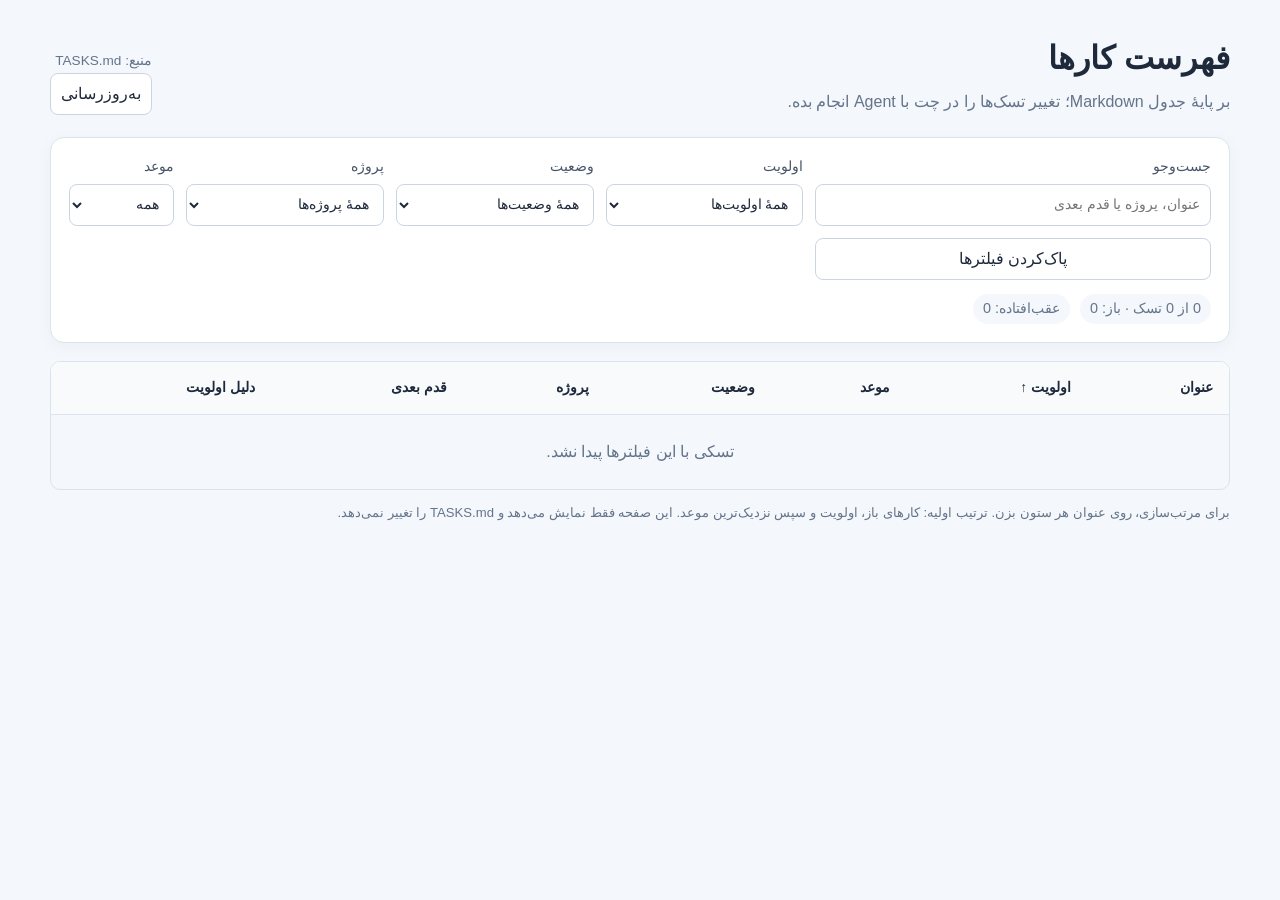
==== app/index.html @ 9fdffb1f "fix: restore UTF-8 and task viewer startup" ====
<!doctype html>
<html lang="fa" dir="rtl">
<head>
  <meta charset="utf-8">
  <meta name="viewport" content="width=device-width, initial-scale=1">
  <title>فهرست کارها</title>
  <style>
    :root { color-scheme: light; --ink: #1e293b; --muted: #64748b; --line: #dbe3ec; --paper: #fff; --wash: #f4f7fb; --brand-wash: #e8f1fa; --danger: #a33838; }
    * { box-sizing: border-box; }
    body { margin: 0; background: var(--wash); color: var(--ink); font-family: Tahoma, "Segoe UI", sans-serif; line-height: 1.65; }
    main { width: min(1180px, calc(100% - 32px)); margin: 32px auto; }
    header.top { display: flex; align-items: flex-end; justify-content: space-between; gap: 20px; margin-bottom: 22px; }
    h1 { margin: 0 0 4px; font-size: clamp(1.5rem, 3vw, 2rem); }
    .subtitle, .source { margin: 0; color: var(--muted); }
    .source { font-size: .85rem; }
    .panel { background: var(--paper); border: 1px solid var(--line); border-radius: 14px; padding: 18px; box-shadow: 0 4px 18px #18314d0a; }
    .filters { display: grid; grid-template-columns: minmax(220px, 2fr) repeat(3, minmax(145px, 1fr)) auto; gap: 12px; align-items: end; }
    label { display: grid; gap: 5px; color: #475569; font-size: .86rem; }
    input, select, button { min-height: 42px; border: 1px solid #cbd5e1; border-radius: 8px; background: white; color: var(--ink); font: inherit; padding: 7px 10px; }
    input:focus, select:focus, button:focus-visible { outline: 3px solid #8bb9e8; outline-offset: 1px; }
    button { cursor: pointer; }
    button:hover { background: var(--brand-wash); }
    .stats { display: flex; flex-wrap: wrap; gap: 10px; margin: 14px 0 0; color: var(--muted); font-size: .9rem; }
    .pill { border-radius: 999px; padding: 3px 10px; background: var(--wash); }
    .table-wrap { overflow-x: auto; margin-top: 18px; border: 1px solid var(--line); border-radius: 10px; }
    table { width: 100%; min-width: 860px; border-collapse: collapse; background: white; }
    th, td { padding: 11px 12px; text-align: right; vertical-align: top; border-bottom: 1px solid var(--line); }
    th { position: sticky; top: 0; background: #f8fafc; color: #334155; font-size: .86rem; white-space: nowrap; }
    th button { min-height: 30px; padding: 2px 4px; border: 0; background: transparent; font-weight: 700; }
    tr:last-child td { border-bottom: 0; }
    tbody tr:hover { background: #f8fbff; }
    td { font-size: .9rem; }
    .priority, .status { display: inline-block; white-space: nowrap; border-radius: 999px; padding: 1px 9px; font-size: .82rem; background: var(--wash); }
    .priority[data-value="فوری"], .priority[data-value="بالا"] { color: #8e2929; background: #fdecec; }
    .priority[data-value="متوسط"] { color: #80530d; background: #fff4d7; }
    .priority[data-value="پایین"] { color: #276044; background: #e8f6ee; }
    .status[data-value="نیاز به پاسخ"] { color: #80530d; background: #fff4d7; }
    .status[data-value="انجام‌شده"] { color: #276044; background: #e8f6ee; }
    .overdue { color: var(--danger); font-weight: 700; }
    .empty, .error { padding: 24px; text-align: center; color: var(--muted); }
    .error { color: var(--danger); background: #fff7f7; border: 1px solid #f3cccc; border-radius: 10px; }
    .error code { direction: ltr; display: inline-block; color: var(--ink); background: #f1f5f9; padding: 2px 6px; border-radius: 5px; }
    .foot { margin-top: 12px; color: var(--muted); font-size: .82rem; }
    @media (max-width: 850px) { .filters { grid-template-columns: repeat(2, minmax(0, 1fr)); } header.top { align-items: flex-start; flex-direction: column; } }
    @media (max-width: 520px) { main { width: min(100% - 20px, 1180px); margin: 18px auto; } .panel { padding: 13px; } .filters { grid-template-columns: 1fr; } }
  </style>
</head>
<body>
  <main>
    <header class="top">
      <div><h1>فهرست کارها</h1><p class="subtitle">بر پایهٔ جدول Markdown؛ تغییر تسک‌ها را در چت با Agent انجام بده.</p></div>
      <div><p id="source" class="source">در حال خواندن TASKS.md…</p><button id="reload" type="button">به‌روزرسانی</button></div>
    </header>
    <section class="panel" aria-label="فیلتر تسک‌ها">
      <div class="filters">
        <label>جست‌وجو<input id="search" type="search" placeholder="عنوان، پروژه یا قدم بعدی"></label>
        <label>اولویت<select id="priorityFilter"><option value="">همهٔ اولویت‌ها</option></select></label>
        <label>وضعیت<select id="statusFilter"><option value="">همهٔ وضعیت‌ها</option></select></label>
        <label>پروژه<select id="projectFilter"><option value="">همهٔ پروژه‌ها</option></select></label>
        <label>موعد<select id="deadlineFilter"><option value="">همه</option><option value="overdue">عقب‌افتاده</option><option value="week">۷ روز آینده</option><option value="none">بدون موعد</option></select></label>
        <button id="reset" type="button">پاک‌کردن فیلترها</button>
      </div>
      <div class="stats" aria-live="polite"><span id="count" class="pill">—</span><span id="overdueCount" class="pill">—</span></div>
    </section>
    <div id="error" class="error" hidden></div>
    <div class="table-wrap">
      <table>
        <thead><tr>
          <th><button type="button" data-sort="title">عنوان</button></th>
          <th><button type="button" data-sort="priority">اولویت</button></th>
          <th><button type="button" data-sort="deadline">موعد</button></th>
          <th><button type="button" data-sort="status">وضعیت</button></th>
          <th><button type="button" data-sort="project">پروژه</button></th>
          <th><button type="button" data-sort="next">قدم بعدی</button></th>
          <th><button type="button" data-sort="reason">دلیل اولویت</button></th>
        </tr></thead>
        <tbody id="rows"></tbody>
      </table>
      <div id="empty" class="empty" hidden>تسکی با این فیلترها پیدا نشد.</div>
    </div>
    <p class="foot">برای مرتب‌سازی، روی عنوان هر ستون بزن. ترتیب اولیه: کارهای باز، اولویت و سپس نزدیک‌ترین موعد. این صفحه فقط نمایش می‌دهد و TASKS.md را تغییر نمی‌دهد.</p>
  </main>
  <script>
    const PRIORITY_ORDER = { "فوری": 0, "بالا": 1, "متوسط": 2, "پایین": 3, "نامشخص": 4, "—": 4, "-": 4 };
    const STATUS_ORDER = { "نیاز به پاسخ": 0, "در حال انجام": 1, "برنامه‌ریزی‌شده": 2, "منتظر": 3, "انجام‌شده": 4, "کنار گذاشته‌شده": 5 };
    const KEYS = ["title", "priority", "deadline", "status", "project", "next", "reason"];
    let tasks = [];
    let sortKey = "priority";
    let sortDirection = 1;
    let initialSort = true;
    const byId = (id) => document.getElementById(id);
    const normalize = (value) => String(value || "").normalize("NFKC").replace(/[\u200c\u200f]/g, "").replace(/\u064a/g, "ی").replace(/\u0643/g, "ک").toLocaleLowerCase("fa").trim();
    const cellsFromRow = (line) => line.trim().replace(/^\|/, "").replace(/\|$/, "").split("|").map((cell) => cell.trim());
    const isRule = (line) => /^\|?\s*:?-{3,}:?\s*(\|\s*:?-{3,}:?\s*)+\|?$/.test(line.trim());
    function parseTasks(markdown) {
      const tableLines = markdown.split(/\r?\n/).map((line) => line.trim()).filter((line) => line.startsWith("|"));
      if (tableLines.length < 2) return [];
      const header = cellsFromRow(tableLines[0]);
      const required = ["عنوان", "اولویت", "موعد", "وضعیت", "پروژه", "قدم بعدی", "دلیل اولویت"];
      if (!required.every((name) => header.includes(name))) throw new Error("سرستون‌های جدول TASKS.md با قالب برنامه هماهنگ نیست.");
      const indexes = required.map((name) => header.indexOf(name));
      return tableLines.slice(1).filter((line) => !isRule(line)).map(cellsFromRow).filter((cells) => cells.length >= header.length).map((cells) => {
        const values = indexes.map((index) => cells[index] || "—");
        return Object.fromEntries(KEYS.map((key, index) => [key, values[index]]));
      }).filter((task) => task.title && !["—", "-", "خالی", "هنوز تسکی ثبت نشده"].includes(task.title));
    }
    function dateValue(value) {
      if (!/^\d{4}-\d{2}-\d{2}$/.test(value)) return null;
      const date = new Date(value + "T00:00:00");
      return Number.isNaN(date.valueOf()) ? null : date;
    }
    function priorityRank(value) { return PRIORITY_ORDER[value] ?? 4; }
    function compare(a, b, key) {
      if (key === "priority") return priorityRank(a.priority) - priorityRank(b.priority);
      if (key === "deadline") { const da = dateValue(a.deadline); const db = dateValue(b.deadline); return (da?.valueOf() ?? Infinity) - (db?.valueOf() ?? Infinity); }
      if (key === "status") return (STATUS_ORDER[a.status] ?? 9) - (STATUS_ORDER[b.status] ?? 9);
      return a[key].localeCompare(b[key], "fa", { sensitivity: "base" });
    }
    function isOpen(task) { return !["انجام‌شده", "کنار گذاشته‌شده"].includes(task.status); }
    function matches(task) {
      const query = normalize(byId("search").value);
      const priority = byId("priorityFilter").value;
      const status = byId("statusFilter").value;
      const project = byId("projectFilter").value;
      const dateMode = byId("deadlineFilter").value;
      const haystack = normalize(KEYS.map((key) => task[key]).join(" "));
      if (query && !haystack.includes(query)) return false;
      if (priority && task.priority !== priority) return false;
      if (status && task.status !== status) return false;
      if (project && task.project !== project) return false;
      const due = dateValue(task.deadline);
      const today = new Date(); today.setHours(0, 0, 0, 0);
      if (dateMode === "none" && due) return false;
      if (dateMode === "overdue" && (!due || due >= today || !isOpen(task))) return false;
      if (dateMode === "week") { const limit = new Date(today); limit.setDate(limit.getDate() + 7); if (!due || due < today || due > limit || !isOpen(task)) return false; }
      return true;
    }
    function fillFilter(id, values, label) {
      const select = byId(id);
      const selected = select.value;
      select.replaceChildren(new Option(label, ""));
      [...new Set(values.filter((value) => value && value !== "—" && value !== "-") )].sort((a, b) => a.localeCompare(b, "fa")).forEach((value) => select.add(new Option(value, value)));
      if ([...select.options].some((option) => option.value === selected)) select.value = selected;
    }
    function makeCell(value, kind) {
      const cell = document.createElement("td");
      if (kind === "priority" || kind === "status") { const badge = document.createElement("span"); badge.className = kind; badge.dataset.value = value; badge.textContent = value; cell.append(badge); }
      else { cell.textContent = value || "—"; if (kind === "deadline") { const due = dateValue(value); const today = new Date(); today.setHours(0, 0, 0, 0); if (due && due < today && isOpen(currentTask)) cell.classList.add("overdue"); } }
      return cell;
    }
    let currentTask = null;
    function render() {
      const visible = tasks.filter(matches).sort((a, b) => {
        if (initialSort && isOpen(a) !== isOpen(b)) return isOpen(a) ? -1 : 1;
        if (sortKey === "deadline") { const da = dateValue(a.deadline); const db = dateValue(b.deadline); if (!da && db) return 1; if (da && !db) return -1; }
        const first = compare(a, b, sortKey) * sortDirection; if (first) return first;
        const dateOrder = compare(a, b, "deadline"); if (dateOrder) return dateOrder;
        return compare(a, b, "title");
      });
      const tbody = byId("rows"); tbody.replaceChildren();
      visible.forEach((task) => { currentTask = task; const row = document.createElement("tr"); KEYS.forEach((key) => row.append(makeCell(task[key], key))); tbody.append(row); }); currentTask = null;
      byId("empty").hidden = visible.length > 0;
      const openCount = tasks.filter(isOpen).length;
      const today = new Date(); today.setHours(0, 0, 0, 0);
      const overdue = tasks.filter((task) => { const date = dateValue(task.deadline); return isOpen(task) && date && date < today; }).length;
      byId("count").textContent = visible.length + " از " + tasks.length + " تسک · باز: " + openCount;
      byId("overdueCount").textContent = "عقب‌افتاده: " + overdue;
      document.querySelectorAll("th button[data-sort]").forEach((button) => { button.textContent = button.textContent.replace(/[ ↑↓]$/, ""); if (button.dataset.sort === sortKey) button.textContent += sortDirection === 1 ? " ↑" : " ↓"; });
    }
    async function load() {
      byId("error").hidden = true;
      try { const response = await fetch("../TASKS.md", { cache: "no-store" }); if (!response.ok) throw new Error("TASKS.md پیدا نشد."); tasks = parseTasks(await response.text()); byId("source").textContent = "منبع: TASKS.md"; fillFilter("priorityFilter", tasks.map((task) => task.priority), "همهٔ اولویت‌ها"); fillFilter("statusFilter", tasks.map((task) => task.status), "همهٔ وضعیت‌ها"); fillFilter("projectFilter", tasks.map((task) => task.project), "همهٔ پروژه‌ها"); render(); }
      catch (error) { byId("error").hidden = false; byId("error").textContent = "فهرست بارگذاری نشد. پوشهٔ اصلی ریپو را در ترمینال باز کن و اجرا کن: "; const code = document.createElement("code"); code.textContent = "py -m http.server 8081 --bind 127.0.0.1"; byId("error").append(code, document.createTextNode(" سپس در مرورگر به http://127.0.0.1:8081/app/ برو. جزئیات: " + error.message)); byId("source").textContent = "فهرست بارگذاری نشد"; }
    }
    ["search", "priorityFilter", "statusFilter", "projectFilter", "deadlineFilter"].forEach((id) => byId(id).addEventListener("input", render));
    byId("reset").addEventListener("click", () => { byId("search").value = ""; ["priorityFilter", "statusFilter", "projectFilter", "deadlineFilter"].forEach((id) => byId(id).value = ""); render(); });
    document.querySelectorAll("th button[data-sort]").forEach((button) => button.addEventListener("click", () => { initialSort = false; if (sortKey === button.dataset.sort) sortDirection *= -1; else { sortKey = button.dataset.sort; sortDirection = 1; } render(); }));
    byId("reload").addEventListener("click", load);
    load();
  </script>
</body>
</html>
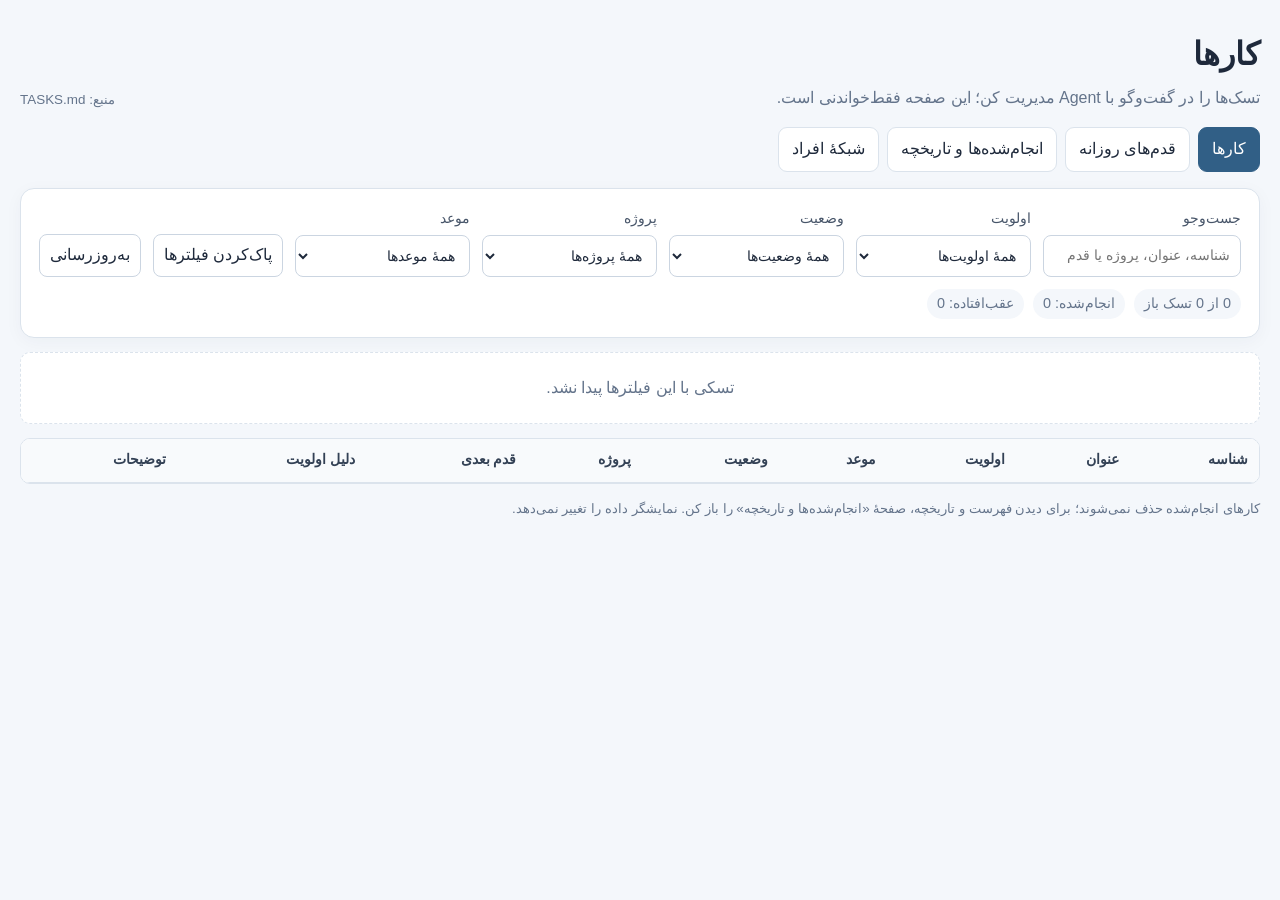
==== commit 31438c06: "feat: expand task companion workspace" ====
--- a/app/index.html
+++ b/app/index.html
@@ -1,182 +1,52 @@
 <!doctype html>
 <html lang="fa" dir="rtl">
 <head>
-  <meta charset="utf-8">
-  <meta name="viewport" content="width=device-width, initial-scale=1">
-  <title>فهرست کارها</title>
-  <style>
-    :root { color-scheme: light; --ink: #1e293b; --muted: #64748b; --line: #dbe3ec; --paper: #fff; --wash: #f4f7fb; --brand-wash: #e8f1fa; --danger: #a33838; }
-    * { box-sizing: border-box; }
-    body { margin: 0; background: var(--wash); color: var(--ink); font-family: Tahoma, "Segoe UI", sans-serif; line-height: 1.65; }
-    main { width: min(1180px, calc(100% - 32px)); margin: 32px auto; }
-    header.top { display: flex; align-items: flex-end; justify-content: space-between; gap: 20px; margin-bottom: 22px; }
-    h1 { margin: 0 0 4px; font-size: clamp(1.5rem, 3vw, 2rem); }
-    .subtitle, .source { margin: 0; color: var(--muted); }
-    .source { font-size: .85rem; }
-    .panel { background: var(--paper); border: 1px solid var(--line); border-radius: 14px; padding: 18px; box-shadow: 0 4px 18px #18314d0a; }
-    .filters { display: grid; grid-template-columns: minmax(220px, 2fr) repeat(3, minmax(145px, 1fr)) auto; gap: 12px; align-items: end; }
-    label { display: grid; gap: 5px; color: #475569; font-size: .86rem; }
-    input, select, button { min-height: 42px; border: 1px solid #cbd5e1; border-radius: 8px; background: white; color: var(--ink); font: inherit; padding: 7px 10px; }
-    input:focus, select:focus, button:focus-visible { outline: 3px solid #8bb9e8; outline-offset: 1px; }
-    button { cursor: pointer; }
-    button:hover { background: var(--brand-wash); }
-    .stats { display: flex; flex-wrap: wrap; gap: 10px; margin: 14px 0 0; color: var(--muted); font-size: .9rem; }
-    .pill { border-radius: 999px; padding: 3px 10px; background: var(--wash); }
-    .table-wrap { overflow-x: auto; margin-top: 18px; border: 1px solid var(--line); border-radius: 10px; }
-    table { width: 100%; min-width: 860px; border-collapse: collapse; background: white; }
-    th, td { padding: 11px 12px; text-align: right; vertical-align: top; border-bottom: 1px solid var(--line); }
-    th { position: sticky; top: 0; background: #f8fafc; color: #334155; font-size: .86rem; white-space: nowrap; }
-    th button { min-height: 30px; padding: 2px 4px; border: 0; background: transparent; font-weight: 700; }
-    tr:last-child td { border-bottom: 0; }
-    tbody tr:hover { background: #f8fbff; }
-    td { font-size: .9rem; }
-    .priority, .status { display: inline-block; white-space: nowrap; border-radius: 999px; padding: 1px 9px; font-size: .82rem; background: var(--wash); }
-    .priority[data-value="فوری"], .priority[data-value="بالا"] { color: #8e2929; background: #fdecec; }
-    .priority[data-value="متوسط"] { color: #80530d; background: #fff4d7; }
-    .priority[data-value="پایین"] { color: #276044; background: #e8f6ee; }
-    .status[data-value="نیاز به پاسخ"] { color: #80530d; background: #fff4d7; }
-    .status[data-value="انجام‌شده"] { color: #276044; background: #e8f6ee; }
-    .overdue { color: var(--danger); font-weight: 700; }
-    .empty, .error { padding: 24px; text-align: center; color: var(--muted); }
-    .error { color: var(--danger); background: #fff7f7; border: 1px solid #f3cccc; border-radius: 10px; }
-    .error code { direction: ltr; display: inline-block; color: var(--ink); background: #f1f5f9; padding: 2px 6px; border-radius: 5px; }
-    .foot { margin-top: 12px; color: var(--muted); font-size: .82rem; }
-    @media (max-width: 850px) { .filters { grid-template-columns: repeat(2, minmax(0, 1fr)); } header.top { align-items: flex-start; flex-direction: column; } }
-    @media (max-width: 520px) { main { width: min(100% - 20px, 1180px); margin: 18px auto; } .panel { padding: 13px; } .filters { grid-template-columns: 1fr; } }
-  </style>
+  <meta charset="utf-8"><meta name="viewport" content="width=device-width, initial-scale=1">
+  <title>کارها | همراه مدیریت کارها</title><link rel="stylesheet" href="shared.css">
 </head>
-<body>
-  <main>
-    <header class="top">
-      <div><h1>فهرست کارها</h1><p class="subtitle">بر پایهٔ جدول Markdown؛ تغییر تسک‌ها را در چت با Agent انجام بده.</p></div>
-      <div><p id="source" class="source">در حال خواندن TASKS.md…</p><button id="reload" type="button">به‌روزرسانی</button></div>
-    </header>
-    <section class="panel" aria-label="فیلتر تسک‌ها">
-      <div class="filters">
-        <label>جست‌وجو<input id="search" type="search" placeholder="عنوان، پروژه یا قدم بعدی"></label>
-        <label>اولویت<select id="priorityFilter"><option value="">همهٔ اولویت‌ها</option></select></label>
-        <label>وضعیت<select id="statusFilter"><option value="">همهٔ وضعیت‌ها</option></select></label>
-        <label>پروژه<select id="projectFilter"><option value="">همهٔ پروژه‌ها</option></select></label>
-        <label>موعد<select id="deadlineFilter"><option value="">همه</option><option value="overdue">عقب‌افتاده</option><option value="week">۷ روز آینده</option><option value="none">بدون موعد</option></select></label>
-        <button id="reset" type="button">پاک‌کردن فیلترها</button>
-      </div>
-      <div class="stats" aria-live="polite"><span id="count" class="pill">—</span><span id="overdueCount" class="pill">—</span></div>
-    </section>
-    <div id="error" class="error" hidden></div>
-    <div class="table-wrap">
-      <table>
-        <thead><tr>
-          <th><button type="button" data-sort="title">عنوان</button></th>
-          <th><button type="button" data-sort="priority">اولویت</button></th>
-          <th><button type="button" data-sort="deadline">موعد</button></th>
-          <th><button type="button" data-sort="status">وضعیت</button></th>
-          <th><button type="button" data-sort="project">پروژه</button></th>
-          <th><button type="button" data-sort="next">قدم بعدی</button></th>
-          <th><button type="button" data-sort="reason">دلیل اولویت</button></th>
-        </tr></thead>
-        <tbody id="rows"></tbody>
-      </table>
-      <div id="empty" class="empty" hidden>تسکی با این فیلترها پیدا نشد.</div>
+<body><main>
+  <header class="top"><div><h1>کارها</h1><p class="subtitle">تسک‌ها را در گفت‌وگو با Agent مدیریت کن؛ این صفحه فقط‌خواندنی است.</p></div><p id="source" class="source">در حال خواندن TASKS.md…</p></header>
+  <section class="panel" aria-label="فیلتر تسک‌ها">
+    <div class="filters">
+      <label>جست‌وجو<input id="search" type="search" placeholder="شناسه، عنوان، پروژه یا قدم بعدی"></label>
+      <label>اولویت<select id="priority"><option value="">همهٔ اولویت‌ها</option></select></label>
+      <label>وضعیت<select id="status"><option value="">همهٔ وضعیت‌ها</option></select></label>
+      <label>پروژه<select id="project"><option value="">همهٔ پروژه‌ها</option></select></label>
+      <label>موعد<select id="deadline"><option value="">همهٔ موعدها</option><option value="overdue">عقب‌افتاده</option><option value="week">۷ روز آینده</option><option value="none">بدون موعد</option></select></label>
+      <button id="reset" type="button">پاک‌کردن فیلترها</button><button id="reload" type="button">به‌روزرسانی</button>
     </div>
-    <p class="foot">برای مرتب‌سازی، روی عنوان هر ستون بزن. ترتیب اولیه: کارهای باز، اولویت و سپس نزدیک‌ترین موعد. این صفحه فقط نمایش می‌دهد و TASKS.md را تغییر نمی‌دهد.</p>
-  </main>
-  <script>
-    const PRIORITY_ORDER = { "فوری": 0, "بالا": 1, "متوسط": 2, "پایین": 3, "نامشخص": 4, "—": 4, "-": 4 };
-    const STATUS_ORDER = { "نیاز به پاسخ": 0, "در حال انجام": 1, "برنامه‌ریزی‌شده": 2, "منتظر": 3, "انجام‌شده": 4, "کنار گذاشته‌شده": 5 };
-    const KEYS = ["title", "priority", "deadline", "status", "project", "next", "reason"];
-    let tasks = [];
-    let sortKey = "priority";
-    let sortDirection = 1;
-    let initialSort = true;
-    const byId = (id) => document.getElementById(id);
-    const normalize = (value) => String(value || "").normalize("NFKC").replace(/[\u200c\u200f]/g, "").replace(/\u064a/g, "ی").replace(/\u0643/g, "ک").toLocaleLowerCase("fa").trim();
-    const cellsFromRow = (line) => line.trim().replace(/^\|/, "").replace(/\|$/, "").split("|").map((cell) => cell.trim());
-    const isRule = (line) => /^\|?\s*:?-{3,}:?\s*(\|\s*:?-{3,}:?\s*)+\|?$/.test(line.trim());
-    function parseTasks(markdown) {
-      const tableLines = markdown.split(/\r?\n/).map((line) => line.trim()).filter((line) => line.startsWith("|"));
-      if (tableLines.length < 2) return [];
-      const header = cellsFromRow(tableLines[0]);
-      const required = ["عنوان", "اولویت", "موعد", "وضعیت", "پروژه", "قدم بعدی", "دلیل اولویت"];
-      if (!required.every((name) => header.includes(name))) throw new Error("سرستون‌های جدول TASKS.md با قالب برنامه هماهنگ نیست.");
-      const indexes = required.map((name) => header.indexOf(name));
-      return tableLines.slice(1).filter((line) => !isRule(line)).map(cellsFromRow).filter((cells) => cells.length >= header.length).map((cells) => {
-        const values = indexes.map((index) => cells[index] || "—");
-        return Object.fromEntries(KEYS.map((key, index) => [key, values[index]]));
-      }).filter((task) => task.title && !["—", "-", "خالی", "هنوز تسکی ثبت نشده"].includes(task.title));
-    }
-    function dateValue(value) {
-      if (!/^\d{4}-\d{2}-\d{2}$/.test(value)) return null;
-      const date = new Date(value + "T00:00:00");
-      return Number.isNaN(date.valueOf()) ? null : date;
-    }
-    function priorityRank(value) { return PRIORITY_ORDER[value] ?? 4; }
-    function compare(a, b, key) {
-      if (key === "priority") return priorityRank(a.priority) - priorityRank(b.priority);
-      if (key === "deadline") { const da = dateValue(a.deadline); const db = dateValue(b.deadline); return (da?.valueOf() ?? Infinity) - (db?.valueOf() ?? Infinity); }
-      if (key === "status") return (STATUS_ORDER[a.status] ?? 9) - (STATUS_ORDER[b.status] ?? 9);
-      return a[key].localeCompare(b[key], "fa", { sensitivity: "base" });
-    }
-    function isOpen(task) { return !["انجام‌شده", "کنار گذاشته‌شده"].includes(task.status); }
-    function matches(task) {
-      const query = normalize(byId("search").value);
-      const priority = byId("priorityFilter").value;
-      const status = byId("statusFilter").value;
-      const project = byId("projectFilter").value;
-      const dateMode = byId("deadlineFilter").value;
-      const haystack = normalize(KEYS.map((key) => task[key]).join(" "));
-      if (query && !haystack.includes(query)) return false;
-      if (priority && task.priority !== priority) return false;
-      if (status && task.status !== status) return false;
-      if (project && task.project !== project) return false;
-      const due = dateValue(task.deadline);
-      const today = new Date(); today.setHours(0, 0, 0, 0);
-      if (dateMode === "none" && due) return false;
-      if (dateMode === "overdue" && (!due || due >= today || !isOpen(task))) return false;
-      if (dateMode === "week") { const limit = new Date(today); limit.setDate(limit.getDate() + 7); if (!due || due < today || due > limit || !isOpen(task)) return false; }
-      return true;
-    }
-    function fillFilter(id, values, label) {
-      const select = byId(id);
-      const selected = select.value;
-      select.replaceChildren(new Option(label, ""));
-      [...new Set(values.filter((value) => value && value !== "—" && value !== "-") )].sort((a, b) => a.localeCompare(b, "fa")).forEach((value) => select.add(new Option(value, value)));
-      if ([...select.options].some((option) => option.value === selected)) select.value = selected;
-    }
-    function makeCell(value, kind) {
-      const cell = document.createElement("td");
-      if (kind === "priority" || kind === "status") { const badge = document.createElement("span"); badge.className = kind; badge.dataset.value = value; badge.textContent = value; cell.append(badge); }
-      else { cell.textContent = value || "—"; if (kind === "deadline") { const due = dateValue(value); const today = new Date(); today.setHours(0, 0, 0, 0); if (due && due < today && isOpen(currentTask)) cell.classList.add("overdue"); } }
-      return cell;
-    }
-    let currentTask = null;
-    function render() {
-      const visible = tasks.filter(matches).sort((a, b) => {
-        if (initialSort && isOpen(a) !== isOpen(b)) return isOpen(a) ? -1 : 1;
-        if (sortKey === "deadline") { const da = dateValue(a.deadline); const db = dateValue(b.deadline); if (!da && db) return 1; if (da && !db) return -1; }
-        const first = compare(a, b, sortKey) * sortDirection; if (first) return first;
-        const dateOrder = compare(a, b, "deadline"); if (dateOrder) return dateOrder;
-        return compare(a, b, "title");
-      });
-      const tbody = byId("rows"); tbody.replaceChildren();
-      visible.forEach((task) => { currentTask = task; const row = document.createElement("tr"); KEYS.forEach((key) => row.append(makeCell(task[key], key))); tbody.append(row); }); currentTask = null;
-      byId("empty").hidden = visible.length > 0;
-      const openCount = tasks.filter(isOpen).length;
-      const today = new Date(); today.setHours(0, 0, 0, 0);
-      const overdue = tasks.filter((task) => { const date = dateValue(task.deadline); return isOpen(task) && date && date < today; }).length;
-      byId("count").textContent = visible.length + " از " + tasks.length + " تسک · باز: " + openCount;
-      byId("overdueCount").textContent = "عقب‌افتاده: " + overdue;
-      document.querySelectorAll("th button[data-sort]").forEach((button) => { button.textContent = button.textContent.replace(/[ ↑↓]$/, ""); if (button.dataset.sort === sortKey) button.textContent += sortDirection === 1 ? " ↑" : " ↓"; });
-    }
-    async function load() {
-      byId("error").hidden = true;
-      try { const response = await fetch("../TASKS.md", { cache: "no-store" }); if (!response.ok) throw new Error("TASKS.md پیدا نشد."); tasks = parseTasks(await response.text()); byId("source").textContent = "منبع: TASKS.md"; fillFilter("priorityFilter", tasks.map((task) => task.priority), "همهٔ اولویت‌ها"); fillFilter("statusFilter", tasks.map((task) => task.status), "همهٔ وضعیت‌ها"); fillFilter("projectFilter", tasks.map((task) => task.project), "همهٔ پروژه‌ها"); render(); }
-      catch (error) { byId("error").hidden = false; byId("error").textContent = "فهرست بارگذاری نشد. پوشهٔ اصلی ریپو را در ترمینال باز کن و اجرا کن: "; const code = document.createElement("code"); code.textContent = "py -m http.server 8081 --bind 127.0.0.1"; byId("error").append(code, document.createTextNode(" سپس در مرورگر به http://127.0.0.1:8081/app/ برو. جزئیات: " + error.message)); byId("source").textContent = "فهرست بارگذاری نشد"; }
-    }
-    ["search", "priorityFilter", "statusFilter", "projectFilter", "deadlineFilter"].forEach((id) => byId(id).addEventListener("input", render));
-    byId("reset").addEventListener("click", () => { byId("search").value = ""; ["priorityFilter", "statusFilter", "projectFilter", "deadlineFilter"].forEach((id) => byId(id).value = ""); render(); });
-    document.querySelectorAll("th button[data-sort]").forEach((button) => button.addEventListener("click", () => { initialSort = false; if (sortKey === button.dataset.sort) sortDirection *= -1; else { sortKey = button.dataset.sort; sortDirection = 1; } render(); }));
-    byId("reload").addEventListener("click", load);
-    load();
-  </script>
-</body>
-</html>+    <div class="stats" aria-live="polite"><span id="count" class="pill">—</span><span id="done" class="pill">—</span><span id="overdueCount" class="pill">—</span></div>
+  </section>
+  <div id="error" class="error" hidden></div><div id="empty" class="empty" hidden>تسکی با این فیلترها پیدا نشد.</div>
+  <div class="table-wrap"><table><thead><tr><th>شناسه</th><th>عنوان</th><th>اولویت</th><th>موعد</th><th>وضعیت</th><th>پروژه</th><th>قدم بعدی</th><th>دلیل اولویت</th><th>توضیحات</th></tr></thead><tbody id="rows"></tbody></table></div>
+  <p class="foot">کارهای انجام‌شده حذف نمی‌شوند؛ برای دیدن فهرست و تاریخچه، صفحهٔ «انجام‌شده‌ها و تاریخچه» را باز کن. نمایشگر داده را تغییر نمی‌دهد.</p>
+</main><script src="shared.js"></script><script>
+(() => {
+  const A = window.TaskApp, KEYS = ["شناسه","عنوان","اولویت","موعد","وضعیت","پروژه","خلاصهٔ قدم بعدی","دلیل اولویت","توضیحات"];
+  const order = {"فوری":0,"بالا":1,"متوسط":2,"پایین":3,"نامشخص":4}; let tasks = [], activeTasks = [];
+  const byId = (id) => document.getElementById(id);
+  A.nav("tasks");
+  function fill(id, key, label) { const select=byId(id), current=select.value; select.replaceChildren(new Option(label,"")); [...new Set(activeTasks.map(t=>t[key]).filter(v=>v&&v!=="—"))].sort((a,b)=>a.localeCompare(b,"fa")).forEach(v=>select.add(new Option(v,v))); if([...select.options].some(o=>o.value===current))select.value=current; }
+  function filtered() {
+    const q=A.normalize(byId("search").value), p=byId("priority").value, s=byId("status").value, project=byId("project").value, mode=byId("deadline").value, now=A.today();
+    return activeTasks.filter(t=>{
+      if(q&&!A.normalize(KEYS.map(k=>t[k]).join(" ")).includes(q))return false;
+      if(p&&t["اولویت"]!==p)return false;if(s&&t["وضعیت"]!==s)return false;if(project&&t["پروژه"]!==project)return false;
+      const d=A.dateValue(t["موعد"]);if(mode==="none"&&d)return false;if(mode==="overdue"&&(!d||d>=now||["انجام‌شده","کنارگذاشته‌شده"].includes(t["وضعیت"])))return false;
+      if(mode==="week"){const end=new Date(now);end.setDate(end.getDate()+7);if(!d||d<now||d>end||["انجام‌شده","کنارگذاشته‌شده"].includes(t["وضعیت"]))return false;}return true;
+    }).sort((a,b)=>{
+      const aOpen=!["انجام‌شده","کنارگذاشته‌شده"].includes(a["وضعیت"]),bOpen=!["انجام‌شده","کنارگذاشته‌شده"].includes(b["وضعیت"]);if(aOpen!==bOpen)return aOpen?-1:1;
+      const pr=(order[a["اولویت"]]??4)-(order[b["اولویت"]]??4);if(pr)return pr;
+      const da=A.dateValue(a["موعد"]),db=A.dateValue(b["موعد"]);if(da&&!db)return -1;if(!da&&db)return 1;if(da&&db&&da-db)return da-db;return a["شناسه"].localeCompare(b["شناسه"]);
+    });
+  }
+  function render(){const body=byId("rows");body.replaceChildren();const list=filtered();for(const t of list){const tr=document.createElement("tr");A.cell(tr,t["شناسه"]);A.cell(tr,t["عنوان"]);tr.insertCell().append(A.badge(t["اولویت"],"priority"));A.cell(tr,t["موعد"]);tr.insertCell().append(A.badge(t["وضعیت"],"status"));A.cell(tr,t["پروژه"]);A.cell(tr,t["خلاصهٔ قدم بعدی"]);A.cell(tr,t["دلیل اولویت"]);A.cell(tr,t["توضیحات"]);body.append(tr);}
+    const open=tasks.filter(t=>!["انجام‌شده","کنارگذاشته‌شده"].includes(t["وضعیت"]));const done=tasks.filter(t=>t["وضعیت"]==="انجام‌شده");const overdue=open.filter(t=>{const d=A.dateValue(t["موعد"]);return d&&d<A.today()});byId("count").textContent=list.length+" از "+open.length+" تسک باز";byId("done").textContent="انجام‌شده: "+done.length;byId("overdueCount").textContent="عقب‌افتاده: "+overdue.length;byId("empty").hidden=list.length>0;}
+  async function load(){byId("error").hidden=true;try{tasks=A.parseTable(await A.read("../TASKS.md"),KEYS);activeTasks=tasks.filter(t=>!["انجام‌شده","کنارگذاشته‌شده"].includes(t["وضعیت"]));fill("priority","اولویت","همهٔ اولویت‌ها");fill("status","وضعیت","همهٔ وضعیت‌ها");fill("project","پروژه","همهٔ پروژه‌ها");byId("source").textContent="منبع: TASKS.md";render();}catch(e){A.showError(e);byId("source").textContent="بارگذاری ناموفق";}}
+  ["search","priority","status","project","deadline"].forEach(id=>byId(id).addEventListener("input",render));byId("reset").addEventListener("click",()=>{["search","priority","status","project","deadline"].forEach(id=>byId(id).value="");render()});byId("reload").addEventListener("click",load);load();
+})();
+</script></body></html>
+
+
+
+
--- a/app/shared.css
+++ b/app/shared.css
@@ -0,0 +1 @@
+:root{color-scheme:light;--ink:#1e293b;--muted:#64748b;--line:#dbe3ec;--paper:#fff;--wash:#f4f7fb;--brand:#315f86;--brand-wash:#e8f1fa;--danger:#a33838;--good:#276044;--warn:#80530d}*{box-sizing:border-box}body{margin:0;background:var(--wash);color:var(--ink);font-family:Tahoma,"Segoe UI",sans-serif;line-height:1.65}main{width:min(1240px,calc(100% - 32px));margin:28px auto}header.top{display:flex;align-items:flex-end;justify-content:space-between;gap:20px;margin-bottom:16px}h1{margin:0 0 4px;font-size:clamp(1.5rem,3vw,2rem)}h2{margin:0 0 12px;font-size:1.2rem}.subtitle,.source,.foot{margin:0;color:var(--muted)}.source,.foot{font-size:.84rem}.panel{background:var(--paper);border:1px solid var(--line);border-radius:14px;padding:18px;box-shadow:0 4px 18px #18314d0a;margin:14px 0}.nav{display:flex;gap:8px;flex-wrap:wrap;margin:0 0 16px}.nav a{display:inline-block;padding:8px 13px;border:1px solid var(--line);border-radius:9px;background:var(--paper);color:var(--ink);text-decoration:none}.nav a[aria-current=page]{background:var(--brand);border-color:var(--brand);color:white}.toolbar,.filters{display:flex;gap:12px;flex-wrap:wrap;align-items:end}.filters label{flex:1 1 160px}label{display:grid;gap:5px;color:#475569;font-size:.88rem}input,select,button{min-height:42px;border:1px solid #cbd5e1;border-radius:8px;background:white;color:var(--ink);font:inherit;padding:7px 10px}input:focus,select:focus,button:focus-visible,a:focus-visible{outline:3px solid #8bb9e8;outline-offset:1px}button{cursor:pointer}button:hover,.nav a:hover{background:var(--brand-wash)}.stats{display:flex;flex-wrap:wrap;gap:9px;margin-top:12px;color:var(--muted);font-size:.9rem}.pill{border-radius:999px;padding:3px 10px;background:var(--wash)}.table-wrap{overflow:auto;margin-top:14px;border:1px solid var(--line);border-radius:10px}table{width:100%;min-width:800px;border-collapse:collapse;background:white}th,td{padding:10px 11px;text-align:right;vertical-align:top;border-bottom:1px solid var(--line)}th{position:sticky;top:0;background:#f8fafc;color:#334155;font-size:.86rem;white-space:nowrap}td{font-size:.9rem}tbody tr:hover{background:#f8fbff}tr:last-child td{border-bottom:0}.badge{display:inline-block;white-space:nowrap;border-radius:999px;padding:1px 9px;font-size:.82rem;background:var(--wash)}.badge[data-kind=priority][data-value=فوری],.badge[data-kind=priority][data-value=بالا]{color:#8e2929;background:#fdecec}.badge[data-kind=priority][data-value=متوسط]{color:var(--warn);background:#fff4d7}.badge[data-kind=priority][data-value=پایین]{color:var(--good);background:#e8f6ee}.badge[data-kind=status][data-value=انجام‌شده]{color:var(--good);background:#e8f6ee}.badge[data-kind=status][data-value=نیاز به پاسخ]{color:var(--warn);background:#fff4d7}.badge[data-kind=status][data-value=منتظر]{color:#315f86;background:#e8f1fa}.error,.empty{padding:22px;text-align:center;color:var(--muted)}.error{color:var(--danger);background:#fff7f7;border:1px solid #f3cccc;border-radius:10px}.empty{background:var(--paper);border:1px dashed var(--line);border-radius:10px;margin-top:12px}.error code{direction:ltr;display:inline-block;color:var(--ink);background:#f1f5f9;padding:2px 6px;border-radius:5px}.foot{margin-top:14px}.group{margin:18px 0}.group h2{display:flex;gap:10px;align-items:center}.step-list{display:grid;gap:10px}.step-card{background:white;border:1px solid var(--line);border-radius:12px;padding:14px}.step-head{display:flex;justify-content:space-between;align-items:flex-start;gap:12px}.step-card h3{font-size:1rem;margin:4px 0 8px}.step-meta{color:var(--muted);font-size:.86rem}.step-task{color:var(--brand);font-size:.85rem}.step-card p{margin:5px 0}.network-wrap{overflow:auto;border:1px solid var(--line);border-radius:12px;background:#fbfdff}.network-svg{display:block;min-width:950px;width:100%;height:auto}.edge{stroke:#9aadc0;stroke-width:1.7;opacity:.75;marker-end:url(#arrow)}.edge-label{font-size:12px;fill:#475569;paint-order:stroke;stroke:#fbfdff;stroke-width:4px;stroke-linejoin:round}.node-person{fill:#e8f1fa;stroke:#315f86;stroke-width:2}.node-project{fill:#fff4d7;stroke:#a77715;stroke-width:2}.node-label{font-size:14px;fill:#1e293b;font-family:Tahoma,"Segoe UI",sans-serif}.node-kind{font-size:10px;fill:#64748b;font-family:Tahoma,"Segoe UI",sans-serif}.legend{display:flex;gap:14px;flex-wrap:wrap;color:var(--muted);font-size:.88rem}.legend span:before{content:"";display:inline-block;width:12px;height:12px;border-radius:50%;margin-left:6px;vertical-align:-1px;background:#e8f1fa;border:1px solid #315f86}.legend .project:before{border-radius:3px;background:#fff4d7;border-color:#a77715}.kicker{color:var(--muted);font-size:.82rem}.mono{direction:ltr;unicode-bidi:isolate;font-family:Consolas,monospace;font-size:.85em}@media(max-width:760px){main{width:calc(100% - 20px);margin:16px auto}header.top{align-items:flex-start;flex-direction:column}.panel{padding:13px}.toolbar>*{flex:1 1 100%}.step-head{flex-direction:column}}
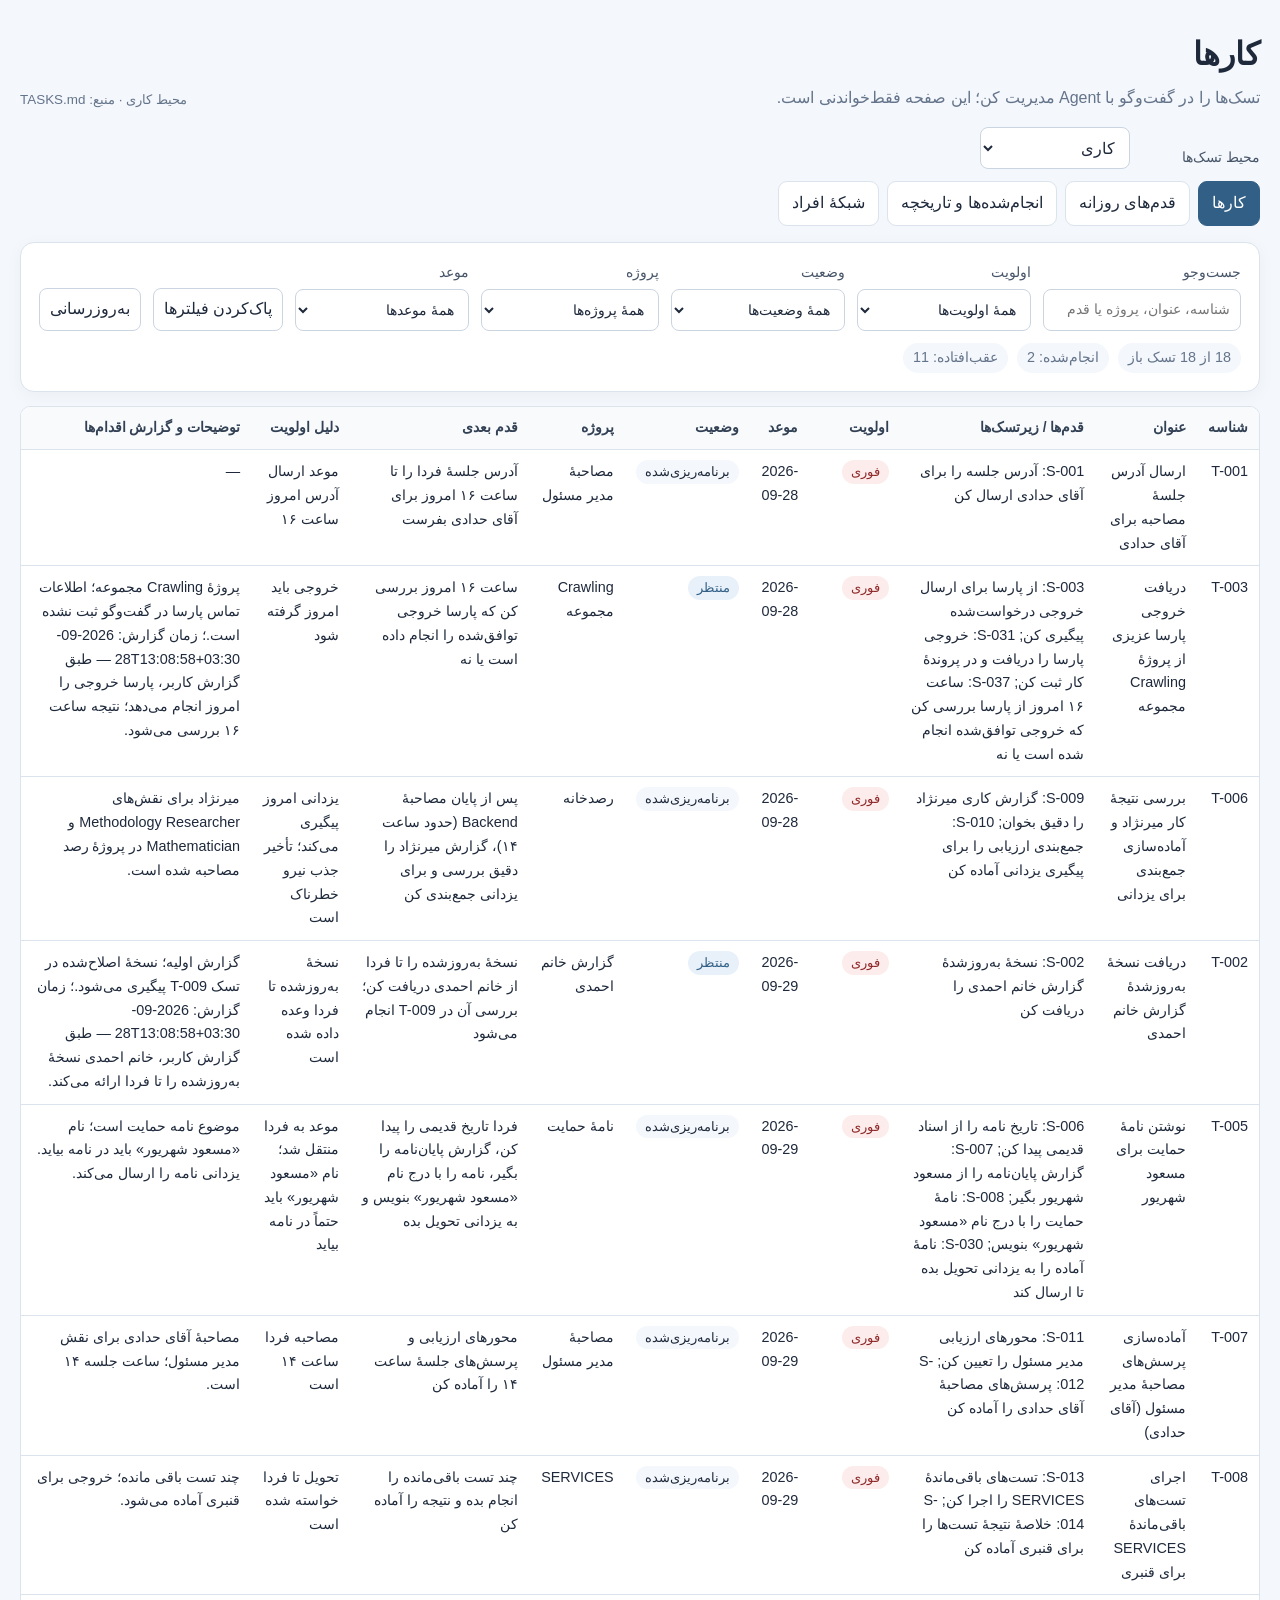
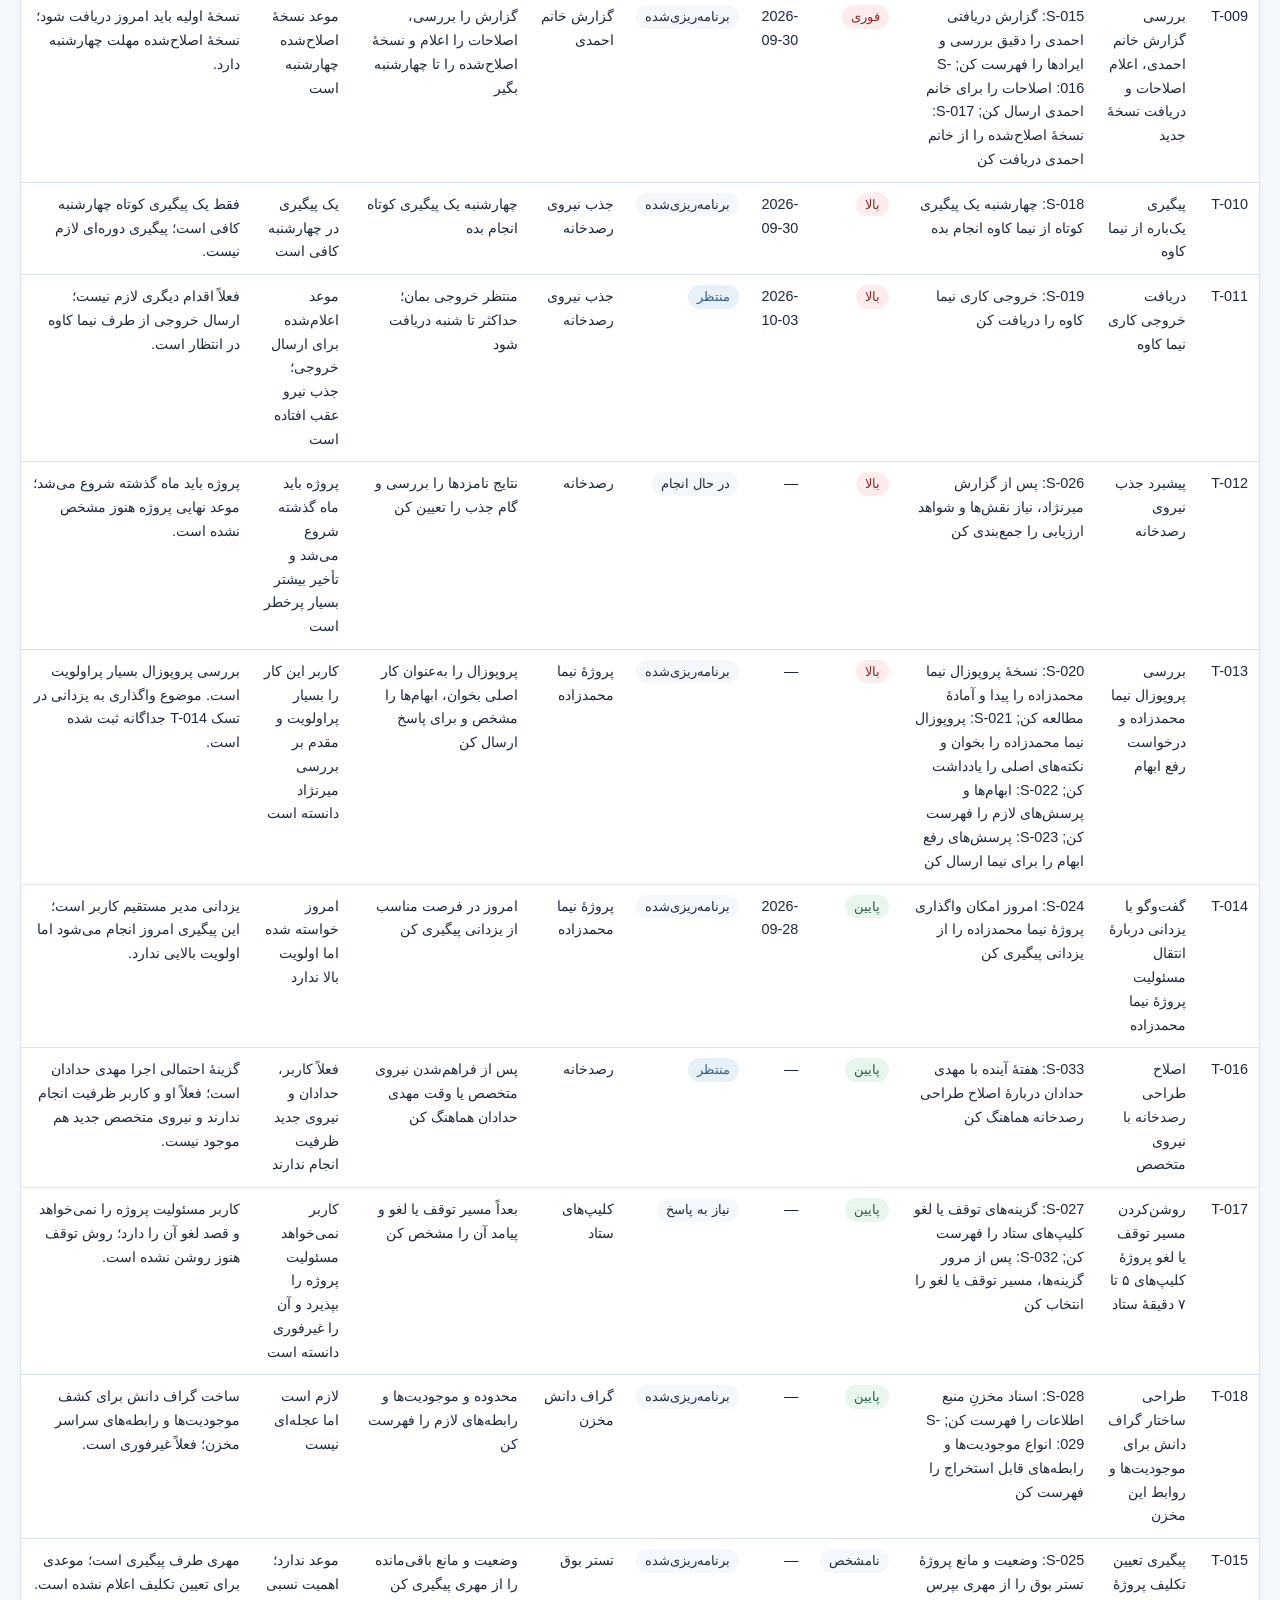
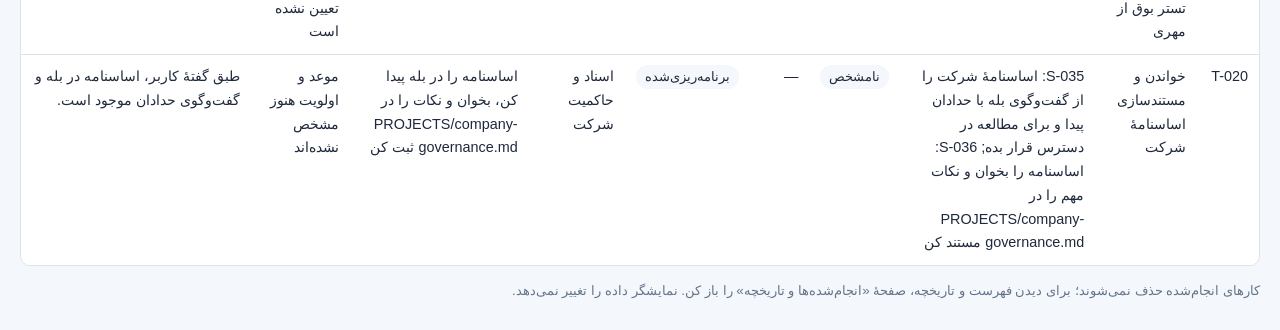
==== commit e04bc5fc: "Separate task data by environment" ====
--- a/app/index.html
+++ b/app/index.html
@@ -18,11 +18,11 @@
     <div class="stats" aria-live="polite"><span id="count" class="pill">—</span><span id="done" class="pill">—</span><span id="overdueCount" class="pill">—</span></div>
   </section>
   <div id="error" class="error" hidden></div><div id="empty" class="empty" hidden>تسکی با این فیلترها پیدا نشد.</div>
-  <div class="table-wrap"><table><thead><tr><th>شناسه</th><th>عنوان</th><th>اولویت</th><th>موعد</th><th>وضعیت</th><th>پروژه</th><th>قدم بعدی</th><th>دلیل اولویت</th><th>توضیحات</th></tr></thead><tbody id="rows"></tbody></table></div>
+  <div class="table-wrap"><table><thead><tr><th>شناسه</th><th>عنوان</th><th>قدم‌ها / زیرتسک‌ها</th><th>اولویت</th><th>موعد</th><th>وضعیت</th><th>پروژه</th><th>قدم بعدی</th><th>دلیل اولویت</th><th>توضیحات و گزارش اقدام‌ها</th></tr></thead><tbody id="rows"></tbody></table></div>
   <p class="foot">کارهای انجام‌شده حذف نمی‌شوند؛ برای دیدن فهرست و تاریخچه، صفحهٔ «انجام‌شده‌ها و تاریخچه» را باز کن. نمایشگر داده را تغییر نمی‌دهد.</p>
 </main><script src="shared.js"></script><script>
 (() => {
-  const A = window.TaskApp, KEYS = ["شناسه","عنوان","اولویت","موعد","وضعیت","پروژه","خلاصهٔ قدم بعدی","دلیل اولویت","توضیحات"];
+  const A = window.TaskApp, KEYS = ["شناسه","عنوان","قدم‌ها / زیرتسک‌ها","اولویت","موعد","وضعیت","پروژه","خلاصهٔ قدم بعدی","دلیل اولویت","توضیحات"];
   const order = {"فوری":0,"بالا":1,"متوسط":2,"پایین":3,"نامشخص":4}; let tasks = [], activeTasks = [];
   const byId = (id) => document.getElementById(id);
   A.nav("tasks");
@@ -40,9 +40,9 @@
       const da=A.dateValue(a["موعد"]),db=A.dateValue(b["موعد"]);if(da&&!db)return -1;if(!da&&db)return 1;if(da&&db&&da-db)return da-db;return a["شناسه"].localeCompare(b["شناسه"]);
     });
   }
-  function render(){const body=byId("rows");body.replaceChildren();const list=filtered();for(const t of list){const tr=document.createElement("tr");A.cell(tr,t["شناسه"]);A.cell(tr,t["عنوان"]);tr.insertCell().append(A.badge(t["اولویت"],"priority"));A.cell(tr,t["موعد"]);tr.insertCell().append(A.badge(t["وضعیت"],"status"));A.cell(tr,t["پروژه"]);A.cell(tr,t["خلاصهٔ قدم بعدی"]);A.cell(tr,t["دلیل اولویت"]);A.cell(tr,t["توضیحات"]);body.append(tr);}
+  function render(){const body=byId("rows");body.replaceChildren();const list=filtered();for(const t of list){const tr=document.createElement("tr");A.cell(tr,t["شناسه"]);A.cell(tr,t["عنوان"]);A.cell(tr,t["قدم‌ها / زیرتسک‌ها"]);tr.insertCell().append(A.badge(t["اولویت"],"priority"));A.cell(tr,t["موعد"]);tr.insertCell().append(A.badge(t["وضعیت"],"status"));A.cell(tr,t["پروژه"]);A.cell(tr,t["خلاصهٔ قدم بعدی"]);A.cell(tr,t["دلیل اولویت"]);A.cell(tr,t["توضیحات"]);body.append(tr);}
     const open=tasks.filter(t=>!["انجام‌شده","کنارگذاشته‌شده"].includes(t["وضعیت"]));const done=tasks.filter(t=>t["وضعیت"]==="انجام‌شده");const overdue=open.filter(t=>{const d=A.dateValue(t["موعد"]);return d&&d<A.today()});byId("count").textContent=list.length+" از "+open.length+" تسک باز";byId("done").textContent="انجام‌شده: "+done.length;byId("overdueCount").textContent="عقب‌افتاده: "+overdue.length;byId("empty").hidden=list.length>0;}
-  async function load(){byId("error").hidden=true;try{tasks=A.parseTable(await A.read("../TASKS.md"),KEYS);activeTasks=tasks.filter(t=>!["انجام‌شده","کنارگذاشته‌شده"].includes(t["وضعیت"]));fill("priority","اولویت","همهٔ اولویت‌ها");fill("status","وضعیت","همهٔ وضعیت‌ها");fill("project","پروژه","همهٔ پروژه‌ها");byId("source").textContent="منبع: TASKS.md";render();}catch(e){A.showError(e);byId("source").textContent="بارگذاری ناموفق";}}
+  async function load(){byId("error").hidden=true;try{tasks=A.parseTable(await A.readData("TASKS.md"),KEYS);activeTasks=tasks.filter(t=>!["انجام‌شده","کنارگذاشته‌شده"].includes(t["وضعیت"]));fill("priority","اولویت","همهٔ اولویت‌ها");fill("status","وضعیت","همهٔ وضعیت‌ها");fill("project","پروژه","همهٔ پروژه‌ها");byId("source").textContent="محیط "+A.environments[A.environment()]+" · منبع: TASKS.md";render();}catch(e){A.showError(e);byId("source").textContent="بارگذاری ناموفق";}}
   ["search","priority","status","project","deadline"].forEach(id=>byId(id).addEventListener("input",render));byId("reset").addEventListener("click",()=>{["search","priority","status","project","deadline"].forEach(id=>byId(id).value="");render()});byId("reload").addEventListener("click",load);load();
 })();
 </script></body></html>
--- a/app/shared.css
+++ b/app/shared.css
@@ -1 +1,3 @@
-:root{color-scheme:light;--ink:#1e293b;--muted:#64748b;--line:#dbe3ec;--paper:#fff;--wash:#f4f7fb;--brand:#315f86;--brand-wash:#e8f1fa;--danger:#a33838;--good:#276044;--warn:#80530d}*{box-sizing:border-box}body{margin:0;background:var(--wash);color:var(--ink);font-family:Tahoma,"Segoe UI",sans-serif;line-height:1.65}main{width:min(1240px,calc(100% - 32px));margin:28px auto}header.top{display:flex;align-items:flex-end;justify-content:space-between;gap:20px;margin-bottom:16px}h1{margin:0 0 4px;font-size:clamp(1.5rem,3vw,2rem)}h2{margin:0 0 12px;font-size:1.2rem}.subtitle,.source,.foot{margin:0;color:var(--muted)}.source,.foot{font-size:.84rem}.panel{background:var(--paper);border:1px solid var(--line);border-radius:14px;padding:18px;box-shadow:0 4px 18px #18314d0a;margin:14px 0}.nav{display:flex;gap:8px;flex-wrap:wrap;margin:0 0 16px}.nav a{display:inline-block;padding:8px 13px;border:1px solid var(--line);border-radius:9px;background:var(--paper);color:var(--ink);text-decoration:none}.nav a[aria-current=page]{background:var(--brand);border-color:var(--brand);color:white}.toolbar,.filters{display:flex;gap:12px;flex-wrap:wrap;align-items:end}.filters label{flex:1 1 160px}label{display:grid;gap:5px;color:#475569;font-size:.88rem}input,select,button{min-height:42px;border:1px solid #cbd5e1;border-radius:8px;background:white;color:var(--ink);font:inherit;padding:7px 10px}input:focus,select:focus,button:focus-visible,a:focus-visible{outline:3px solid #8bb9e8;outline-offset:1px}button{cursor:pointer}button:hover,.nav a:hover{background:var(--brand-wash)}.stats{display:flex;flex-wrap:wrap;gap:9px;margin-top:12px;color:var(--muted);font-size:.9rem}.pill{border-radius:999px;padding:3px 10px;background:var(--wash)}.table-wrap{overflow:auto;margin-top:14px;border:1px solid var(--line);border-radius:10px}table{width:100%;min-width:800px;border-collapse:collapse;background:white}th,td{padding:10px 11px;text-align:right;vertical-align:top;border-bottom:1px solid var(--line)}th{position:sticky;top:0;background:#f8fafc;color:#334155;font-size:.86rem;white-space:nowrap}td{font-size:.9rem}tbody tr:hover{background:#f8fbff}tr:last-child td{border-bottom:0}.badge{display:inline-block;white-space:nowrap;border-radius:999px;padding:1px 9px;font-size:.82rem;background:var(--wash)}.badge[data-kind=priority][data-value=فوری],.badge[data-kind=priority][data-value=بالا]{color:#8e2929;background:#fdecec}.badge[data-kind=priority][data-value=متوسط]{color:var(--warn);background:#fff4d7}.badge[data-kind=priority][data-value=پایین]{color:var(--good);background:#e8f6ee}.badge[data-kind=status][data-value=انجام‌شده]{color:var(--good);background:#e8f6ee}.badge[data-kind=status][data-value=نیاز به پاسخ]{color:var(--warn);background:#fff4d7}.badge[data-kind=status][data-value=منتظر]{color:#315f86;background:#e8f1fa}.error,.empty{padding:22px;text-align:center;color:var(--muted)}.error{color:var(--danger);background:#fff7f7;border:1px solid #f3cccc;border-radius:10px}.empty{background:var(--paper);border:1px dashed var(--line);border-radius:10px;margin-top:12px}.error code{direction:ltr;display:inline-block;color:var(--ink);background:#f1f5f9;padding:2px 6px;border-radius:5px}.foot{margin-top:14px}.group{margin:18px 0}.group h2{display:flex;gap:10px;align-items:center}.step-list{display:grid;gap:10px}.step-card{background:white;border:1px solid var(--line);border-radius:12px;padding:14px}.step-head{display:flex;justify-content:space-between;align-items:flex-start;gap:12px}.step-card h3{font-size:1rem;margin:4px 0 8px}.step-meta{color:var(--muted);font-size:.86rem}.step-task{color:var(--brand);font-size:.85rem}.step-card p{margin:5px 0}.network-wrap{overflow:auto;border:1px solid var(--line);border-radius:12px;background:#fbfdff}.network-svg{display:block;min-width:950px;width:100%;height:auto}.edge{stroke:#9aadc0;stroke-width:1.7;opacity:.75;marker-end:url(#arrow)}.edge-label{font-size:12px;fill:#475569;paint-order:stroke;stroke:#fbfdff;stroke-width:4px;stroke-linejoin:round}.node-person{fill:#e8f1fa;stroke:#315f86;stroke-width:2}.node-project{fill:#fff4d7;stroke:#a77715;stroke-width:2}.node-label{font-size:14px;fill:#1e293b;font-family:Tahoma,"Segoe UI",sans-serif}.node-kind{font-size:10px;fill:#64748b;font-family:Tahoma,"Segoe UI",sans-serif}.legend{display:flex;gap:14px;flex-wrap:wrap;color:var(--muted);font-size:.88rem}.legend span:before{content:"";display:inline-block;width:12px;height:12px;border-radius:50%;margin-left:6px;vertical-align:-1px;background:#e8f1fa;border:1px solid #315f86}.legend .project:before{border-radius:3px;background:#fff4d7;border-color:#a77715}.kicker{color:var(--muted);font-size:.82rem}.mono{direction:ltr;unicode-bidi:isolate;font-family:Consolas,monospace;font-size:.85em}@media(max-width:760px){main{width:calc(100% - 20px);margin:16px auto}header.top{align-items:flex-start;flex-direction:column}.panel{padding:13px}.toolbar>*{flex:1 1 100%}.step-head{flex-direction:column}}
+:root{color-scheme:light;--ink:#1e293b;--muted:#64748b;--line:#dbe3ec;--paper:#fff;--wash:#f4f7fb;--brand:#315f86;--brand-wash:#e8f1fa;--danger:#a33838;--good:#276044;--warn:#80530d}*{box-sizing:border-box}body{margin:0;background:var(--wash);color:var(--ink);font-family:Tahoma,"Segoe UI",sans-serif;line-height:1.65}main{width:min(1240px,calc(100% - 32px));margin:28px auto}header.top{display:flex;align-items:flex-end;justify-content:space-between;gap:20px;margin-bottom:16px}h1{margin:0 0 4px;font-size:clamp(1.5rem,3vw,2rem)}h2{margin:0 0 12px;font-size:1.2rem}.subtitle,.source,.foot{margin:0;color:var(--muted)}.source,.foot{font-size:.84rem}.panel{background:var(--paper);border:1px solid var(--line);border-radius:14px;padding:18px;box-shadow:0 4px 18px #18314d0a;margin:14px 0}.nav{display:flex;gap:8px;flex-wrap:wrap;margin:0 0 16px}.nav a{display:inline-block;padding:8px 13px;border:1px solid var(--line);border-radius:9px;background:var(--paper);color:var(--ink);text-decoration:none}.nav a[aria-current=page]{background:var(--brand);border-color:var(--brand);color:white}.toolbar,.filters{display:flex;gap:12px;flex-wrap:wrap;align-items:end}.filters label{flex:1 1 160px}label{display:grid;gap:5px;color:#475569;font-size:.88rem}input,select,button{min-height:42px;border:1px solid #cbd5e1;border-radius:8px;background:white;color:var(--ink);font:inherit;padding:7px 10px}input:focus,select:focus,button:focus-visible,a:focus-visible{outline:3px solid #8bb9e8;outline-offset:1px}button{cursor:pointer}button:hover,.nav a:hover{background:var(--brand-wash)}.stats{display:flex;flex-wrap:wrap;gap:9px;margin-top:12px;color:var(--muted);font-size:.9rem}.pill{border-radius:999px;padding:3px 10px;background:var(--wash)}.table-wrap{overflow:auto;margin-top:14px;border:1px solid var(--line);border-radius:10px}table{width:100%;min-width:800px;border-collapse:collapse;background:white}th,td{padding:10px 11px;text-align:right;vertical-align:top;border-bottom:1px solid var(--line)}th{position:sticky;top:0;background:#f8fafc;color:#334155;font-size:.86rem;white-space:nowrap}td{font-size:.9rem;white-space:pre-line}tbody tr:hover{background:#f8fbff}tr:last-child td{border-bottom:0}.badge{display:inline-block;white-space:nowrap;border-radius:999px;padding:1px 9px;font-size:.82rem;background:var(--wash)}.badge[data-kind=priority][data-value=فوری],.badge[data-kind=priority][data-value=بالا]{color:#8e2929;background:#fdecec}.badge[data-kind=priority][data-value=متوسط]{color:var(--warn);background:#fff4d7}.badge[data-kind=priority][data-value=پایین]{color:var(--good);background:#e8f6ee}.badge[data-kind=status][data-value=انجام‌شده]{color:var(--good);background:#e8f6ee}.badge[data-kind=status][data-value=نیاز به پاسخ]{color:var(--warn);background:#fff4d7}.badge[data-kind=status][data-value=منتظر]{color:#315f86;background:#e8f1fa}.error,.empty{padding:22px;text-align:center;color:var(--muted)}.error{color:var(--danger);background:#fff7f7;border:1px solid #f3cccc;border-radius:10px}.empty{background:var(--paper);border:1px dashed var(--line);border-radius:10px;margin-top:12px}.error code{direction:ltr;display:inline-block;color:var(--ink);background:#f1f5f9;padding:2px 6px;border-radius:5px}.foot{margin-top:14px}.group{margin:18px 0}.group h2{display:flex;gap:10px;align-items:center}.step-list{display:grid;gap:10px}.step-card{background:white;border:1px solid var(--line);border-radius:12px;padding:14px}.step-head{display:flex;justify-content:space-between;align-items:flex-start;gap:12px}.step-card h3{font-size:1rem;margin:4px 0 8px}.step-meta{color:var(--muted);font-size:.86rem;white-space:pre-line}.step-task{color:var(--brand);font-size:.85rem}.step-card p{margin:5px 0}.network-wrap{overflow:auto;border:1px solid var(--line);border-radius:12px;background:#fbfdff}.network-svg{display:block;min-width:950px;width:100%;height:auto}.edge{stroke:#9aadc0;stroke-width:1.7;opacity:.75;marker-end:url(#arrow)}.edge-label{font-size:12px;fill:#475569;paint-order:stroke;stroke:#fbfdff;stroke-width:4px;stroke-linejoin:round}.node-person{fill:#e8f1fa;stroke:#315f86;stroke-width:2}.node-project{fill:#fff4d7;stroke:#a77715;stroke-width:2}.node-label{font-size:14px;fill:#1e293b;font-family:Tahoma,"Segoe UI",sans-serif}.node-kind{font-size:10px;fill:#64748b;font-family:Tahoma,"Segoe UI",sans-serif}.legend{display:flex;gap:14px;flex-wrap:wrap;color:var(--muted);font-size:.88rem}.legend span:before{content:"";display:inline-block;width:12px;height:12px;border-radius:50%;margin-left:6px;vertical-align:-1px;background:#e8f1fa;border:1px solid #315f86}.legend .project:before{border-radius:3px;background:#fff4d7;border-color:#a77715}.kicker{color:var(--muted);font-size:.82rem}.mono{direction:ltr;unicode-bidi:isolate;font-family:Consolas,monospace;font-size:.85em}@media(max-width:760px){main{width:calc(100% - 20px);margin:16px auto}header.top{align-items:flex-start;flex-direction:column}.panel{padding:13px}.toolbar>*{flex:1 1 100%}.step-head{flex-direction:column}}
+
+.environment-bar{display:flex;align-items:end;gap:10px;margin:0 0 12px}.environment-bar label{min-width:120px}.environment-bar select{min-width:150px}
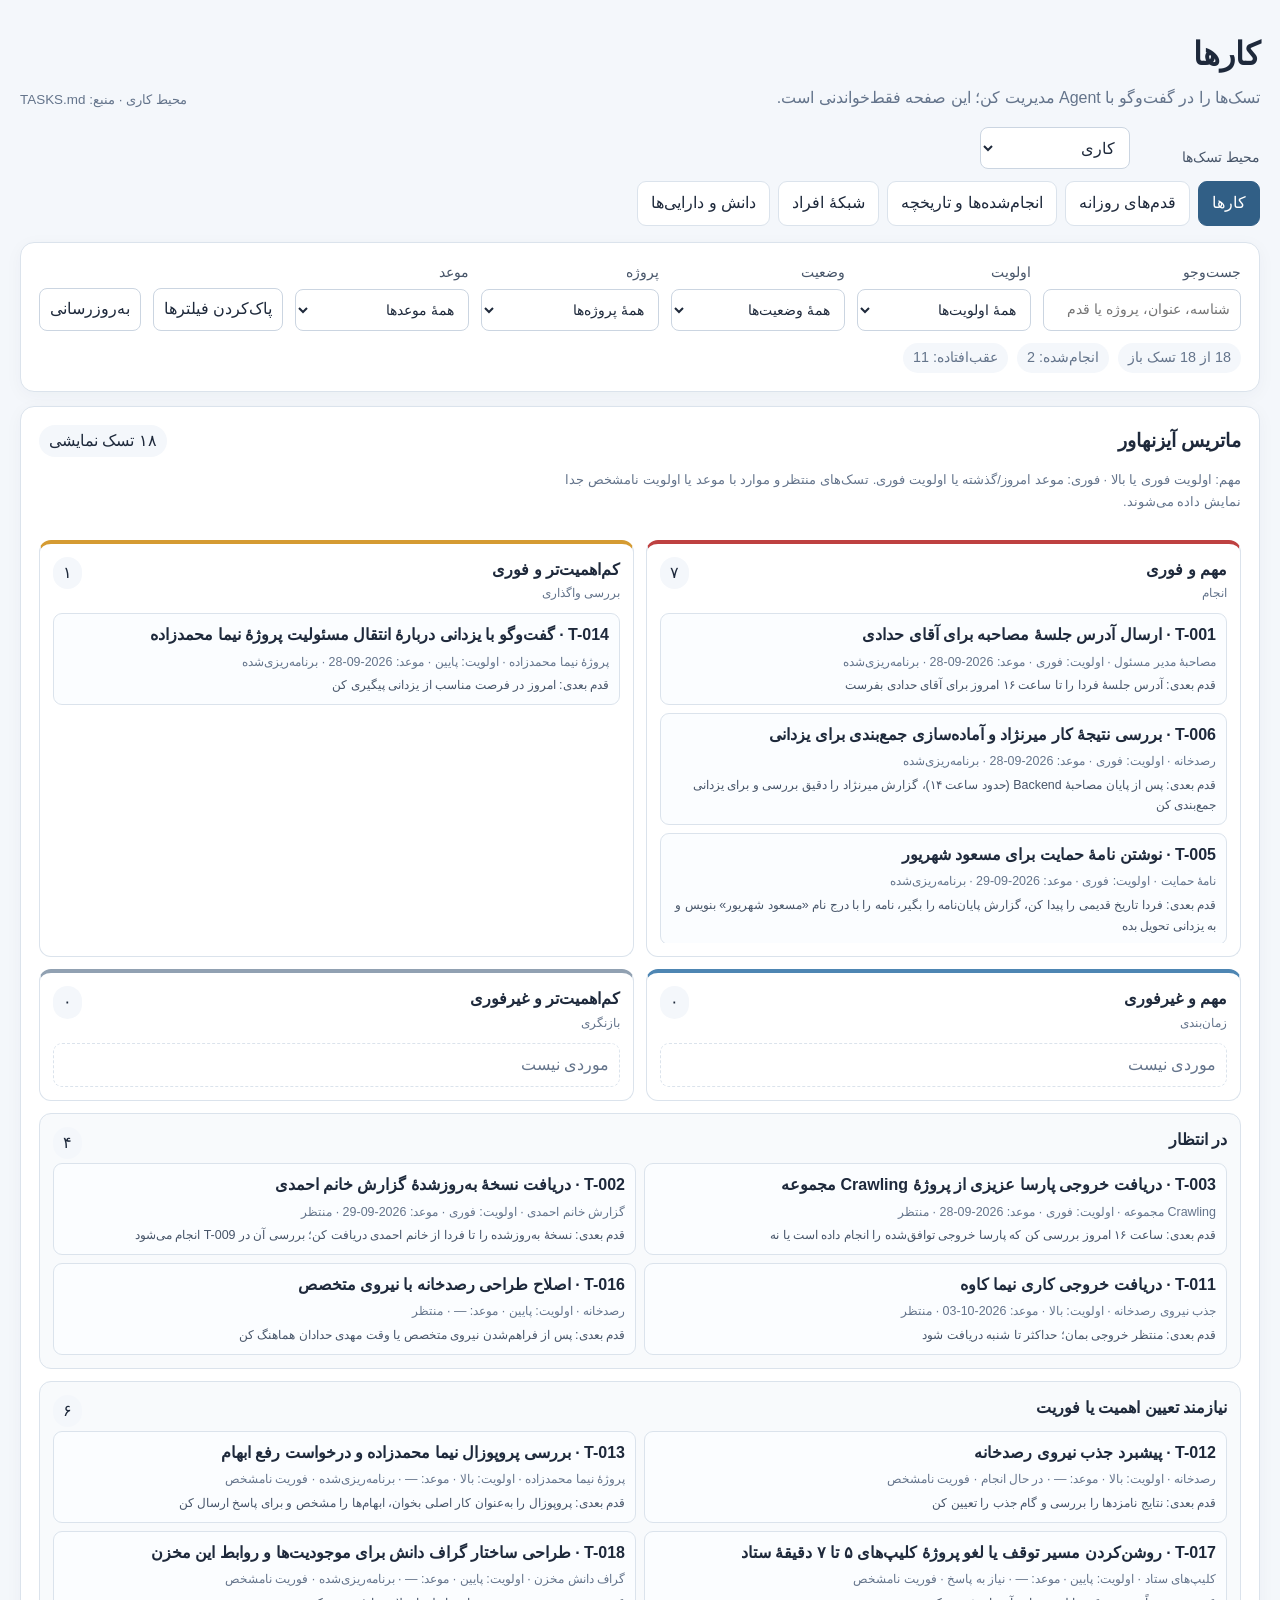
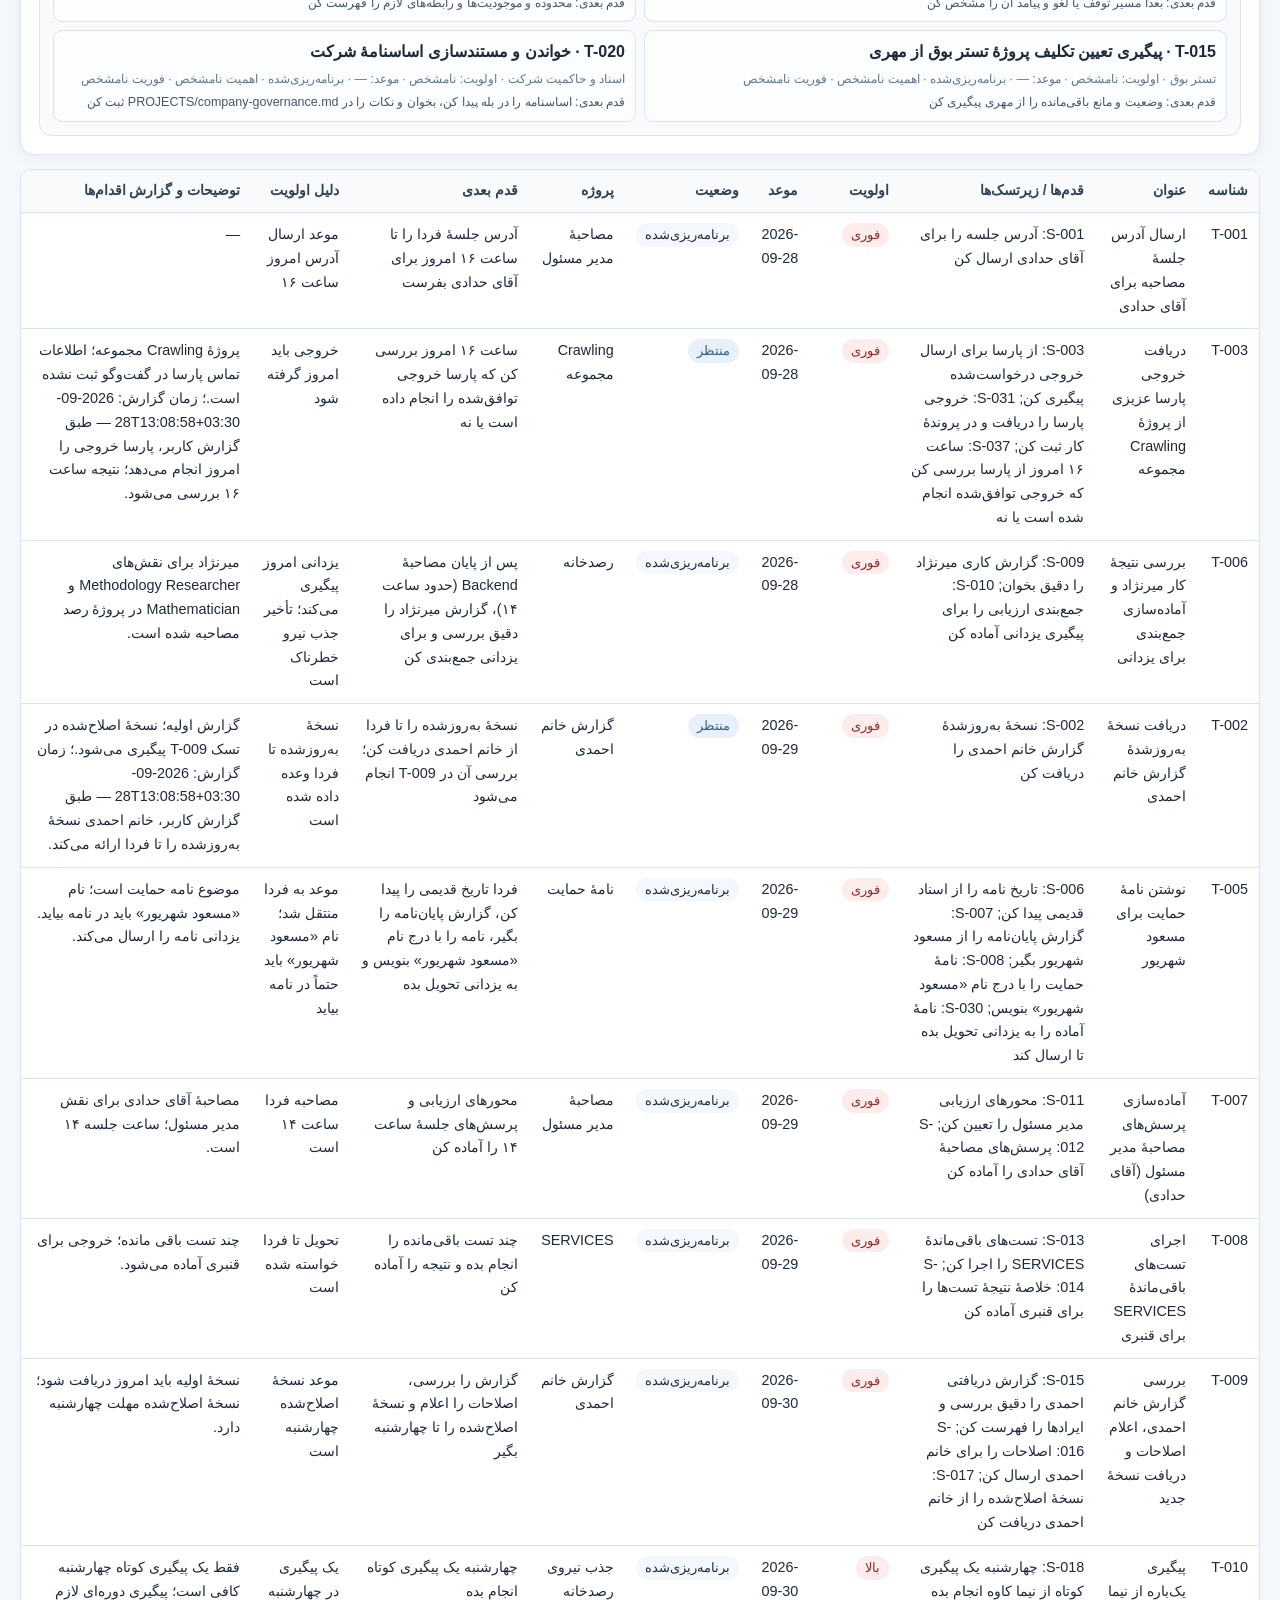
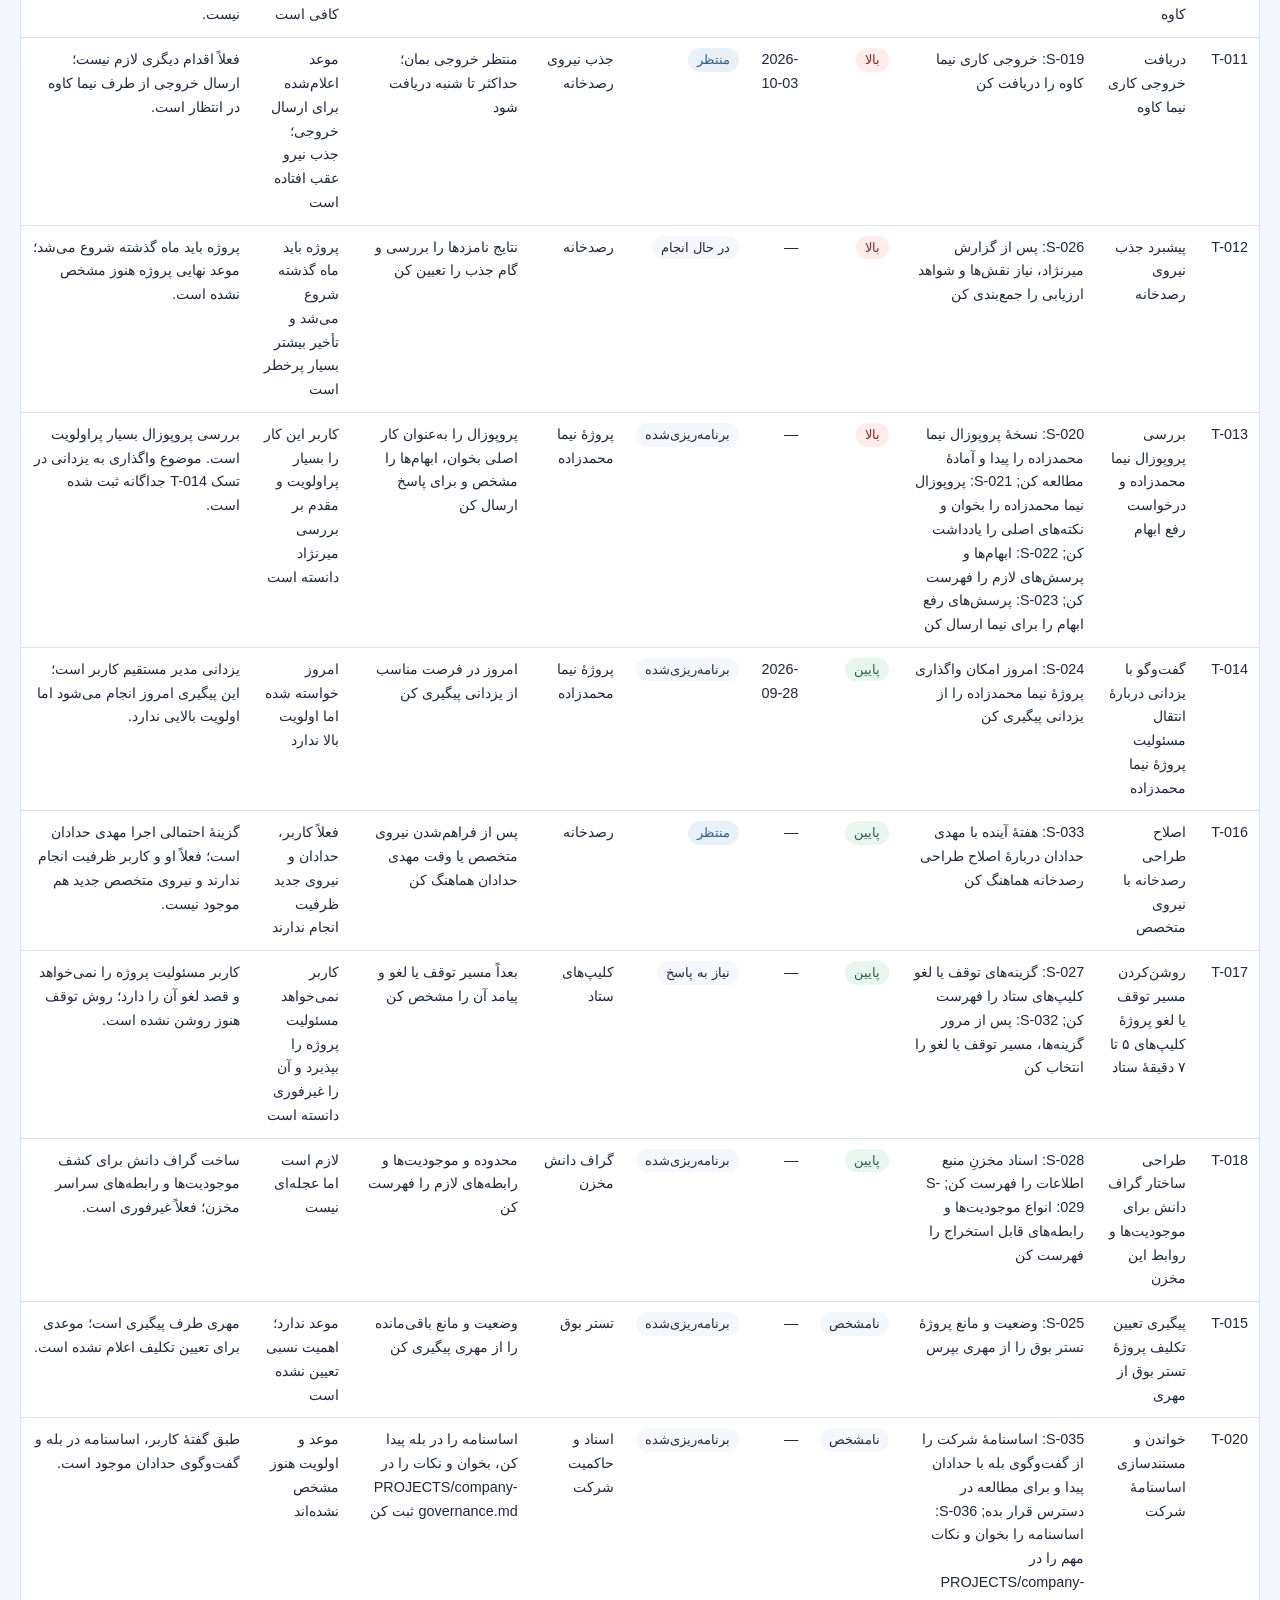
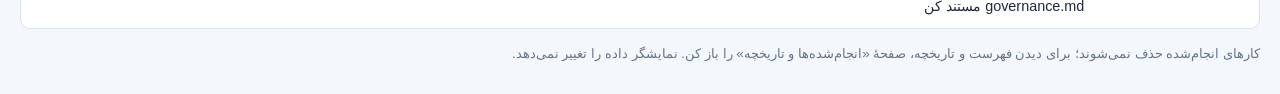
==== commit 91172993: "Add Eisenhower matrix to task dashboard" ====
--- a/app/index.html
+++ b/app/index.html
@@ -17,6 +17,17 @@
     </div>
     <div class="stats" aria-live="polite"><span id="count" class="pill">—</span><span id="done" class="pill">—</span><span id="overdueCount" class="pill">—</span></div>
   </section>
+  <section class="panel matrix-panel" aria-labelledby="matrix-title">
+    <div class="matrix-heading"><div><h2 id="matrix-title">ماتریس آیزنهاور</h2><p class="kicker">مهم: اولویت فوری یا بالا · فوری: موعد امروز/گذشته یا اولویت فوری. تسک‌های منتظر و موارد با موعد یا اولویت نامشخص جدا نمایش داده می‌شوند.</p></div><span id="matrix-total" class="pill" aria-live="polite">—</span></div>
+    <div class="matrix-grid">
+      <section class="matrix-quadrant" data-quadrant="do" aria-labelledby="matrix-do-title"><div class="matrix-quadrant-head"><h3 id="matrix-do-title">مهم و فوری <small>انجام</small></h3><span id="matrix-do-count" class="pill">۰</span></div><ol id="matrix-do" class="matrix-list"></ol></section>
+      <section class="matrix-quadrant" data-quadrant="delegate" aria-labelledby="matrix-delegate-title"><div class="matrix-quadrant-head"><h3 id="matrix-delegate-title">کم‌اهمیت‌تر و فوری <small>بررسی واگذاری</small></h3><span id="matrix-delegate-count" class="pill">۰</span></div><ol id="matrix-delegate" class="matrix-list"></ol></section>
+      <section class="matrix-quadrant" data-quadrant="schedule" aria-labelledby="matrix-schedule-title"><div class="matrix-quadrant-head"><h3 id="matrix-schedule-title">مهم و غیرفوری <small>زمان‌بندی</small></h3><span id="matrix-schedule-count" class="pill">۰</span></div><ol id="matrix-schedule" class="matrix-list"></ol></section>
+      <section class="matrix-quadrant" data-quadrant="review" aria-labelledby="matrix-review-title"><div class="matrix-quadrant-head"><h3 id="matrix-review-title">کم‌اهمیت‌تر و غیرفوری <small>بازنگری</small></h3><span id="matrix-review-count" class="pill">۰</span></div><ol id="matrix-review" class="matrix-list"></ol></section>
+    </div>
+    <section class="matrix-waiting" aria-labelledby="matrix-waiting-title"><div class="matrix-quadrant-head"><h3 id="matrix-waiting-title">در انتظار</h3><span id="matrix-waiting-count" class="pill">۰</span></div><ol id="matrix-waiting" class="matrix-list"></ol></section>
+    <section class="matrix-undecided" aria-labelledby="matrix-undecided-title"><div class="matrix-quadrant-head"><h3 id="matrix-undecided-title">نیازمند تعیین اهمیت یا فوریت</h3><span id="matrix-undecided-count" class="pill">۰</span></div><ol id="matrix-undecided" class="matrix-list"></ol></section>
+  </section>
   <div id="error" class="error" hidden></div><div id="empty" class="empty" hidden>تسکی با این فیلترها پیدا نشد.</div>
   <div class="table-wrap"><table><thead><tr><th>شناسه</th><th>عنوان</th><th>قدم‌ها / زیرتسک‌ها</th><th>اولویت</th><th>موعد</th><th>وضعیت</th><th>پروژه</th><th>قدم بعدی</th><th>دلیل اولویت</th><th>توضیحات و گزارش اقدام‌ها</th></tr></thead><tbody id="rows"></tbody></table></div>
   <p class="foot">کارهای انجام‌شده حذف نمی‌شوند؛ برای دیدن فهرست و تاریخچه، صفحهٔ «انجام‌شده‌ها و تاریخچه» را باز کن. نمایشگر داده را تغییر نمی‌دهد.</p>
@@ -26,6 +37,36 @@
   const order = {"فوری":0,"بالا":1,"متوسط":2,"پایین":3,"نامشخص":4}; let tasks = [], activeTasks = [];
   const byId = (id) => document.getElementById(id);
   A.nav("tasks");
+  function matrixGroup(task, today) {
+    if(task["وضعیت"]==="منتظر")return "waiting";
+    const priority=task["اولویت"], due=A.dateValue(task["موعد"]);
+    const important=["فوری","بالا"].includes(priority) ? true : ["متوسط","پایین"].includes(priority) ? false : null;
+    const urgent=priority==="فوری" ? true : due ? due<=today : null;
+    if(important===null || urgent===null)return "undecided";
+    return important ? (urgent ? "do" : "schedule") : (urgent ? "delegate" : "review");
+  }
+  function renderMatrix(list) {
+    const groups={do:[],delegate:[],schedule:[],review:[],waiting:[],undecided:[]}, today=A.today();
+    for(const task of list)groups[matrixGroup(task,today)].push(task);
+    for(const [key,items] of Object.entries(groups)) {
+      items.sort((a,b)=>{const da=A.dateValue(a["موعد"]),db=A.dateValue(b["موعد"]);if(da&&db&&da-db)return da-db;if(da&&!db)return -1;if(!da&&db)return 1;return (order[a["اولویت"]]??4)-(order[b["اولویت"]]??4)||a["شناسه"].localeCompare(b["شناسه"]);});
+      const container=byId("matrix-"+key);container.replaceChildren();
+      for(const task of items) {
+        const item=document.createElement("li"), link=document.createElement("a"), meta=document.createElement("span");
+        link.href="#task-"+task["شناسه"];link.textContent=task["شناسه"]+" · "+task["عنوان"];
+        meta.className="matrix-task-meta";
+        const missing=[];
+        if(key==="undecided") { if(!["فوری","بالا","متوسط","پایین"].includes(task["اولویت"]))missing.push("اهمیت نامشخص");if(task["اولویت"]!=="فوری"&&!A.dateValue(task["موعد"]))missing.push("فوریت نامشخص"); }
+        meta.textContent=[task["پروژه"],"اولویت: "+task["اولویت"],"موعد: "+task["موعد"],task["وضعیت"],...missing].filter(v=>v&&v!=="—").join(" · ");
+        item.append(link,meta);
+        if(task["خلاصهٔ قدم بعدی"]&&task["خلاصهٔ قدم بعدی"]!=="—") {const next=document.createElement("span");next.className="matrix-task-next";next.textContent="قدم بعدی: "+task["خلاصهٔ قدم بعدی"];item.append(next);}
+        container.append(item);
+      }
+      if(!items.length){const empty=document.createElement("li");empty.className="matrix-list-empty";empty.textContent="موردی نیست";container.append(empty);}
+      byId("matrix-"+key+"-count").textContent=items.length.toLocaleString("fa-IR");
+    }
+    byId("matrix-total").textContent=list.length.toLocaleString("fa-IR")+" تسک نمایشی";
+  }
   function fill(id, key, label) { const select=byId(id), current=select.value; select.replaceChildren(new Option(label,"")); [...new Set(activeTasks.map(t=>t[key]).filter(v=>v&&v!=="—"))].sort((a,b)=>a.localeCompare(b,"fa")).forEach(v=>select.add(new Option(v,v))); if([...select.options].some(o=>o.value===current))select.value=current; }
   function filtered() {
     const q=A.normalize(byId("search").value), p=byId("priority").value, s=byId("status").value, project=byId("project").value, mode=byId("deadline").value, now=A.today();
@@ -40,7 +81,7 @@
       const da=A.dateValue(a["موعد"]),db=A.dateValue(b["موعد"]);if(da&&!db)return -1;if(!da&&db)return 1;if(da&&db&&da-db)return da-db;return a["شناسه"].localeCompare(b["شناسه"]);
     });
   }
-  function render(){const body=byId("rows");body.replaceChildren();const list=filtered();for(const t of list){const tr=document.createElement("tr");A.cell(tr,t["شناسه"]);A.cell(tr,t["عنوان"]);A.cell(tr,t["قدم‌ها / زیرتسک‌ها"]);tr.insertCell().append(A.badge(t["اولویت"],"priority"));A.cell(tr,t["موعد"]);tr.insertCell().append(A.badge(t["وضعیت"],"status"));A.cell(tr,t["پروژه"]);A.cell(tr,t["خلاصهٔ قدم بعدی"]);A.cell(tr,t["دلیل اولویت"]);A.cell(tr,t["توضیحات"]);body.append(tr);}
+  function render(){const body=byId("rows");body.replaceChildren();const list=filtered();for(const t of list){const tr=document.createElement("tr");tr.id="task-"+t["شناسه"];A.cell(tr,t["شناسه"]);A.cell(tr,t["عنوان"]);A.cell(tr,t["قدم‌ها / زیرتسک‌ها"]);tr.insertCell().append(A.badge(t["اولویت"],"priority"));A.cell(tr,t["موعد"]);tr.insertCell().append(A.badge(t["وضعیت"],"status"));A.cell(tr,t["پروژه"]);A.cell(tr,t["خلاصهٔ قدم بعدی"]);A.cell(tr,t["دلیل اولویت"]);A.cell(tr,t["توضیحات"]);body.append(tr);}renderMatrix(list);
     const open=tasks.filter(t=>!["انجام‌شده","کنارگذاشته‌شده"].includes(t["وضعیت"]));const done=tasks.filter(t=>t["وضعیت"]==="انجام‌شده");const overdue=open.filter(t=>{const d=A.dateValue(t["موعد"]);return d&&d<A.today()});byId("count").textContent=list.length+" از "+open.length+" تسک باز";byId("done").textContent="انجام‌شده: "+done.length;byId("overdueCount").textContent="عقب‌افتاده: "+overdue.length;byId("empty").hidden=list.length>0;}
   async function load(){byId("error").hidden=true;try{tasks=A.parseTable(await A.readData("TASKS.md"),KEYS);activeTasks=tasks.filter(t=>!["انجام‌شده","کنارگذاشته‌شده"].includes(t["وضعیت"]));fill("priority","اولویت","همهٔ اولویت‌ها");fill("status","وضعیت","همهٔ وضعیت‌ها");fill("project","پروژه","همهٔ پروژه‌ها");byId("source").textContent="محیط "+A.environments[A.environment()]+" · منبع: TASKS.md";render();}catch(e){A.showError(e);byId("source").textContent="بارگذاری ناموفق";}}
   ["search","priority","status","project","deadline"].forEach(id=>byId(id).addEventListener("input",render));byId("reset").addEventListener("click",()=>{["search","priority","status","project","deadline"].forEach(id=>byId(id).value="");render()});byId("reload").addEventListener("click",load);load();
--- a/app/shared.css
+++ b/app/shared.css
@@ -1,3 +1,7 @@
 :root{color-scheme:light;--ink:#1e293b;--muted:#64748b;--line:#dbe3ec;--paper:#fff;--wash:#f4f7fb;--brand:#315f86;--brand-wash:#e8f1fa;--danger:#a33838;--good:#276044;--warn:#80530d}*{box-sizing:border-box}body{margin:0;background:var(--wash);color:var(--ink);font-family:Tahoma,"Segoe UI",sans-serif;line-height:1.65}main{width:min(1240px,calc(100% - 32px));margin:28px auto}header.top{display:flex;align-items:flex-end;justify-content:space-between;gap:20px;margin-bottom:16px}h1{margin:0 0 4px;font-size:clamp(1.5rem,3vw,2rem)}h2{margin:0 0 12px;font-size:1.2rem}.subtitle,.source,.foot{margin:0;color:var(--muted)}.source,.foot{font-size:.84rem}.panel{background:var(--paper);border:1px solid var(--line);border-radius:14px;padding:18px;box-shadow:0 4px 18px #18314d0a;margin:14px 0}.nav{display:flex;gap:8px;flex-wrap:wrap;margin:0 0 16px}.nav a{display:inline-block;padding:8px 13px;border:1px solid var(--line);border-radius:9px;background:var(--paper);color:var(--ink);text-decoration:none}.nav a[aria-current=page]{background:var(--brand);border-color:var(--brand);color:white}.toolbar,.filters{display:flex;gap:12px;flex-wrap:wrap;align-items:end}.filters label{flex:1 1 160px}label{display:grid;gap:5px;color:#475569;font-size:.88rem}input,select,button{min-height:42px;border:1px solid #cbd5e1;border-radius:8px;background:white;color:var(--ink);font:inherit;padding:7px 10px}input:focus,select:focus,button:focus-visible,a:focus-visible{outline:3px solid #8bb9e8;outline-offset:1px}button{cursor:pointer}button:hover,.nav a:hover{background:var(--brand-wash)}.stats{display:flex;flex-wrap:wrap;gap:9px;margin-top:12px;color:var(--muted);font-size:.9rem}.pill{border-radius:999px;padding:3px 10px;background:var(--wash)}.table-wrap{overflow:auto;margin-top:14px;border:1px solid var(--line);border-radius:10px}table{width:100%;min-width:800px;border-collapse:collapse;background:white}th,td{padding:10px 11px;text-align:right;vertical-align:top;border-bottom:1px solid var(--line)}th{position:sticky;top:0;background:#f8fafc;color:#334155;font-size:.86rem;white-space:nowrap}td{font-size:.9rem;white-space:pre-line}tbody tr:hover{background:#f8fbff}tr:last-child td{border-bottom:0}.badge{display:inline-block;white-space:nowrap;border-radius:999px;padding:1px 9px;font-size:.82rem;background:var(--wash)}.badge[data-kind=priority][data-value=فوری],.badge[data-kind=priority][data-value=بالا]{color:#8e2929;background:#fdecec}.badge[data-kind=priority][data-value=متوسط]{color:var(--warn);background:#fff4d7}.badge[data-kind=priority][data-value=پایین]{color:var(--good);background:#e8f6ee}.badge[data-kind=status][data-value=انجام‌شده]{color:var(--good);background:#e8f6ee}.badge[data-kind=status][data-value=نیاز به پاسخ]{color:var(--warn);background:#fff4d7}.badge[data-kind=status][data-value=منتظر]{color:#315f86;background:#e8f1fa}.error,.empty{padding:22px;text-align:center;color:var(--muted)}.error{color:var(--danger);background:#fff7f7;border:1px solid #f3cccc;border-radius:10px}.empty{background:var(--paper);border:1px dashed var(--line);border-radius:10px;margin-top:12px}.error code{direction:ltr;display:inline-block;color:var(--ink);background:#f1f5f9;padding:2px 6px;border-radius:5px}.foot{margin-top:14px}.group{margin:18px 0}.group h2{display:flex;gap:10px;align-items:center}.step-list{display:grid;gap:10px}.step-card{background:white;border:1px solid var(--line);border-radius:12px;padding:14px}.step-head{display:flex;justify-content:space-between;align-items:flex-start;gap:12px}.step-card h3{font-size:1rem;margin:4px 0 8px}.step-meta{color:var(--muted);font-size:.86rem;white-space:pre-line}.step-task{color:var(--brand);font-size:.85rem}.step-card p{margin:5px 0}.network-wrap{overflow:auto;border:1px solid var(--line);border-radius:12px;background:#fbfdff}.network-svg{display:block;min-width:950px;width:100%;height:auto}.edge{stroke:#9aadc0;stroke-width:1.7;opacity:.75;marker-end:url(#arrow)}.edge-label{font-size:12px;fill:#475569;paint-order:stroke;stroke:#fbfdff;stroke-width:4px;stroke-linejoin:round}.node-person{fill:#e8f1fa;stroke:#315f86;stroke-width:2}.node-project{fill:#fff4d7;stroke:#a77715;stroke-width:2}.node-label{font-size:14px;fill:#1e293b;font-family:Tahoma,"Segoe UI",sans-serif}.node-kind{font-size:10px;fill:#64748b;font-family:Tahoma,"Segoe UI",sans-serif}.legend{display:flex;gap:14px;flex-wrap:wrap;color:var(--muted);font-size:.88rem}.legend span:before{content:"";display:inline-block;width:12px;height:12px;border-radius:50%;margin-left:6px;vertical-align:-1px;background:#e8f1fa;border:1px solid #315f86}.legend .project:before{border-radius:3px;background:#fff4d7;border-color:#a77715}.kicker{color:var(--muted);font-size:.82rem}.mono{direction:ltr;unicode-bidi:isolate;font-family:Consolas,monospace;font-size:.85em}@media(max-width:760px){main{width:calc(100% - 20px);margin:16px auto}header.top{align-items:flex-start;flex-direction:column}.panel{padding:13px}.toolbar>*{flex:1 1 100%}.step-head{flex-direction:column}}
 
 .environment-bar{display:flex;align-items:end;gap:10px;margin:0 0 12px}.environment-bar label{min-width:120px}.environment-bar select{min-width:150px}
+
+.knowledge-path{display:inline-block;max-width:100%;overflow-wrap:anywhere;white-space:normal;text-align:left}
+
+.matrix-heading,.matrix-quadrant-head{display:flex;align-items:flex-start;justify-content:space-between;gap:12px}.matrix-heading{margin-bottom:14px}.matrix-heading h2{margin-bottom:3px}.matrix-heading .kicker{max-width:700px}.matrix-grid{display:grid;grid-template-columns:repeat(2,minmax(0,1fr));gap:12px}.matrix-quadrant,.matrix-waiting,.matrix-undecided{min-width:0;border:1px solid var(--line);border-radius:12px;padding:13px;background:#fff}.matrix-quadrant{border-top-width:4px}.matrix-quadrant[data-quadrant=do]{border-top-color:#be4141}.matrix-quadrant[data-quadrant=delegate]{border-top-color:#d59b32}.matrix-quadrant[data-quadrant=schedule]{border-top-color:#4e86b3}.matrix-quadrant[data-quadrant=review]{border-top-color:#91a1b2}.matrix-quadrant h3,.matrix-waiting h3,.matrix-undecided h3{font-size:1rem;margin:0 0 10px}.matrix-quadrant h3 small{display:block;font-size:.76rem;font-weight:400;color:var(--muted)}.matrix-list{list-style:none;padding:0;margin:0;display:grid;gap:8px;max-height:330px;overflow:auto}.matrix-list li{border:1px solid var(--line);border-radius:9px;padding:8px 10px;background:#fbfdff;overflow-wrap:anywhere}.matrix-list a{display:block;color:var(--ink);font-weight:600;text-decoration:none}.matrix-list a:hover{text-decoration:underline;color:var(--brand)}.matrix-task-meta,.matrix-task-next{display:block;color:var(--muted);font-size:.78rem;margin-top:3px}.matrix-task-next{color:#475569}.matrix-list .matrix-list-empty{border-style:dashed;color:var(--muted);background:transparent}.matrix-waiting,.matrix-undecided{margin-top:12px;background:#f8fafc}.matrix-waiting .matrix-list,.matrix-undecided .matrix-list{grid-template-columns:repeat(2,minmax(0,1fr));max-height:none}.table-wrap tr:target{background:#fff4d7}@media(max-width:760px){.matrix-grid,.matrix-waiting .matrix-list,.matrix-undecided .matrix-list{grid-template-columns:1fr}.matrix-heading{flex-direction:column}.matrix-list{max-height:none}}
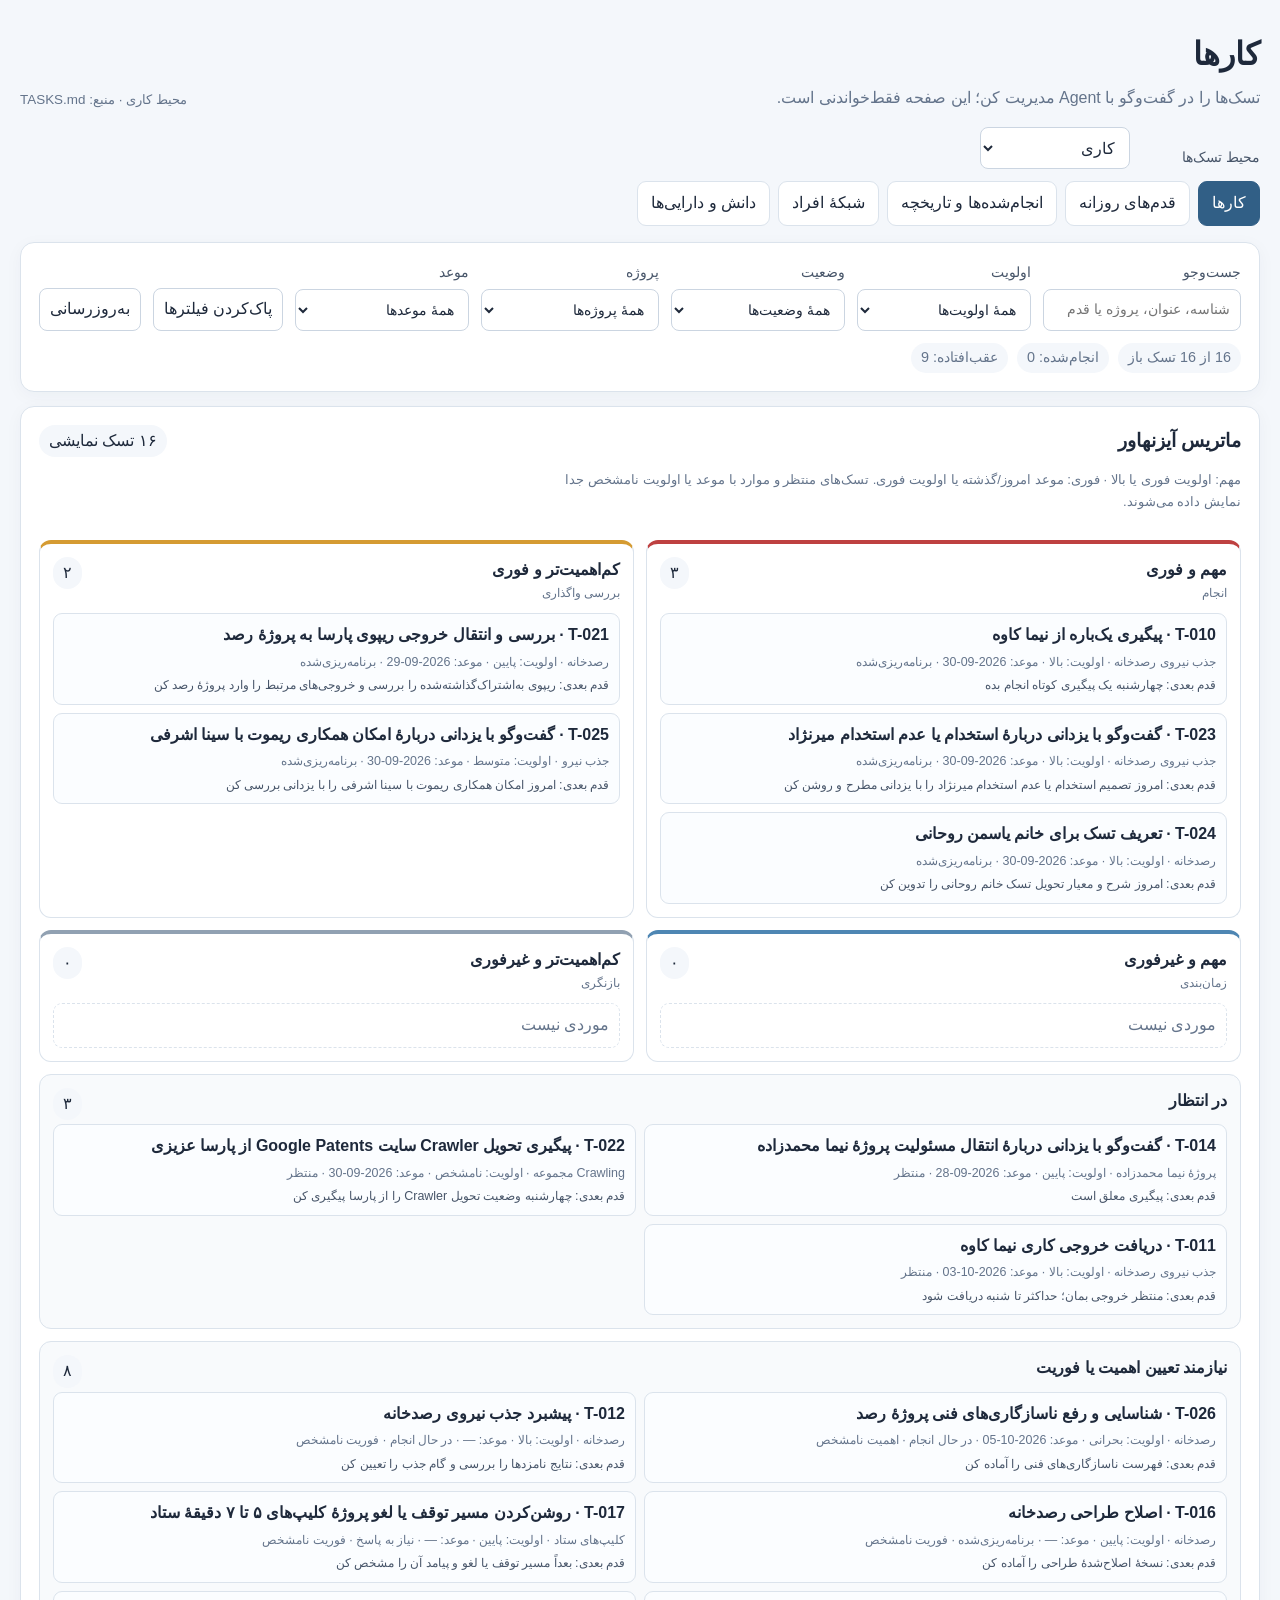
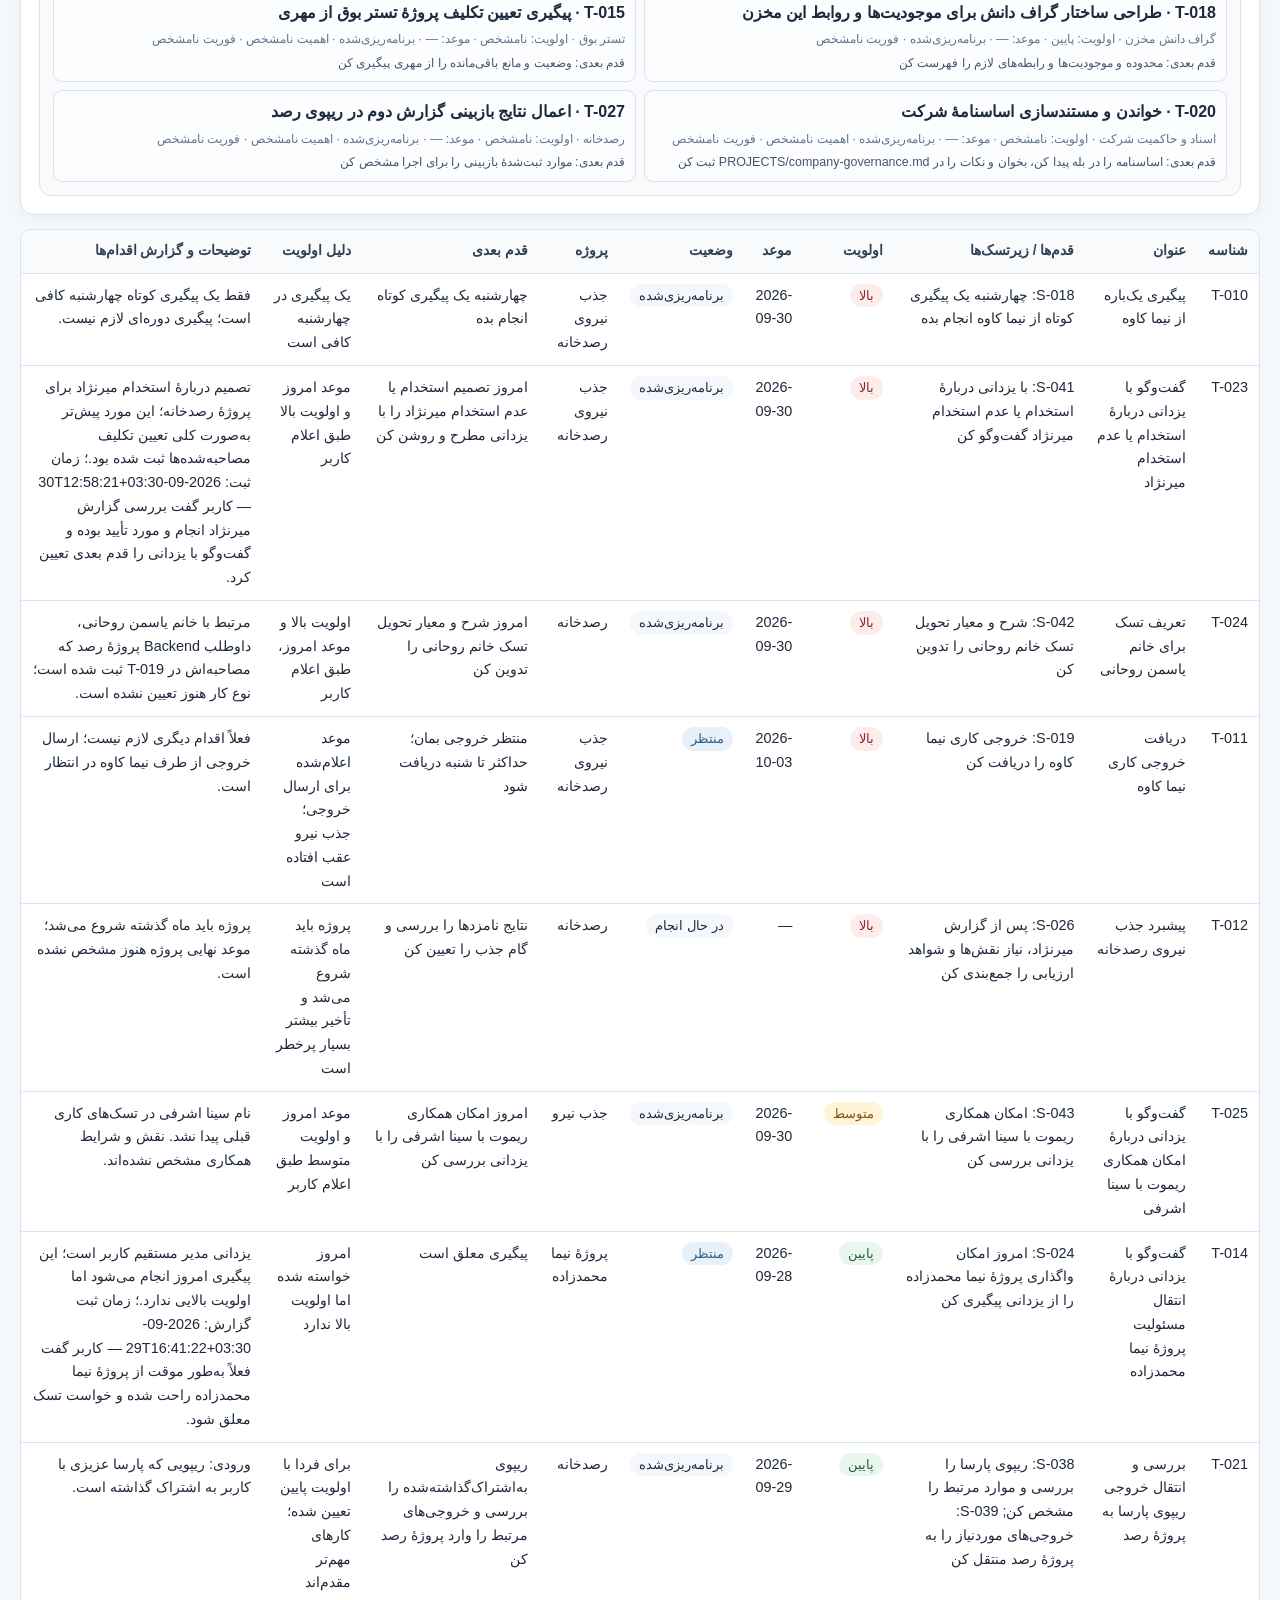
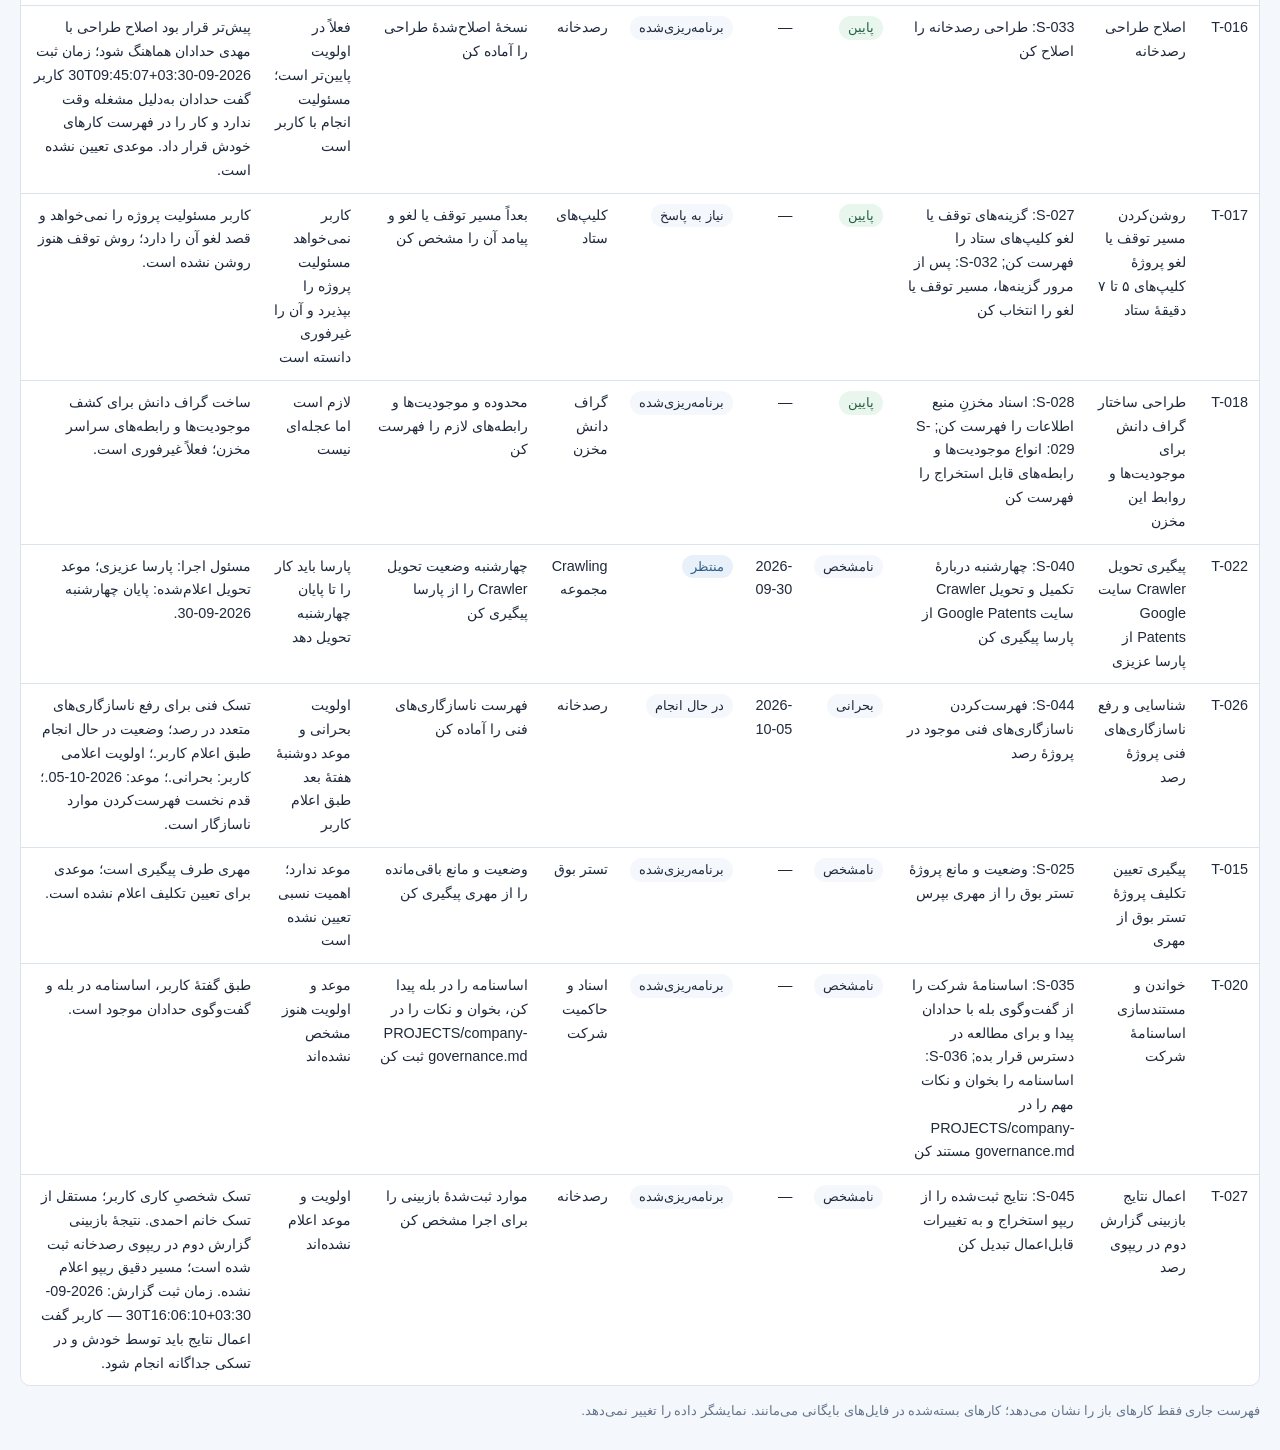
==== commit a1687d46: "Separate completed tasks and steps into archive files" ====
--- a/app/index.html
+++ b/app/index.html
@@ -30,7 +30,7 @@
   </section>
   <div id="error" class="error" hidden></div><div id="empty" class="empty" hidden>تسکی با این فیلترها پیدا نشد.</div>
   <div class="table-wrap"><table><thead><tr><th>شناسه</th><th>عنوان</th><th>قدم‌ها / زیرتسک‌ها</th><th>اولویت</th><th>موعد</th><th>وضعیت</th><th>پروژه</th><th>قدم بعدی</th><th>دلیل اولویت</th><th>توضیحات و گزارش اقدام‌ها</th></tr></thead><tbody id="rows"></tbody></table></div>
-  <p class="foot">کارهای انجام‌شده حذف نمی‌شوند؛ برای دیدن فهرست و تاریخچه، صفحهٔ «انجام‌شده‌ها و تاریخچه» را باز کن. نمایشگر داده را تغییر نمی‌دهد.</p>
+  <p class="foot">فهرست جاری فقط کارهای باز را نشان می‌دهد؛ کارهای بسته‌شده در فایل‌های بایگانی می‌مانند. نمایشگر داده را تغییر نمی‌دهد.</p>
 </main><script src="shared.js"></script><script>
 (() => {
   const A = window.TaskApp, KEYS = ["شناسه","عنوان","قدم‌ها / زیرتسک‌ها","اولویت","موعد","وضعیت","پروژه","خلاصهٔ قدم بعدی","دلیل اولویت","توضیحات"];
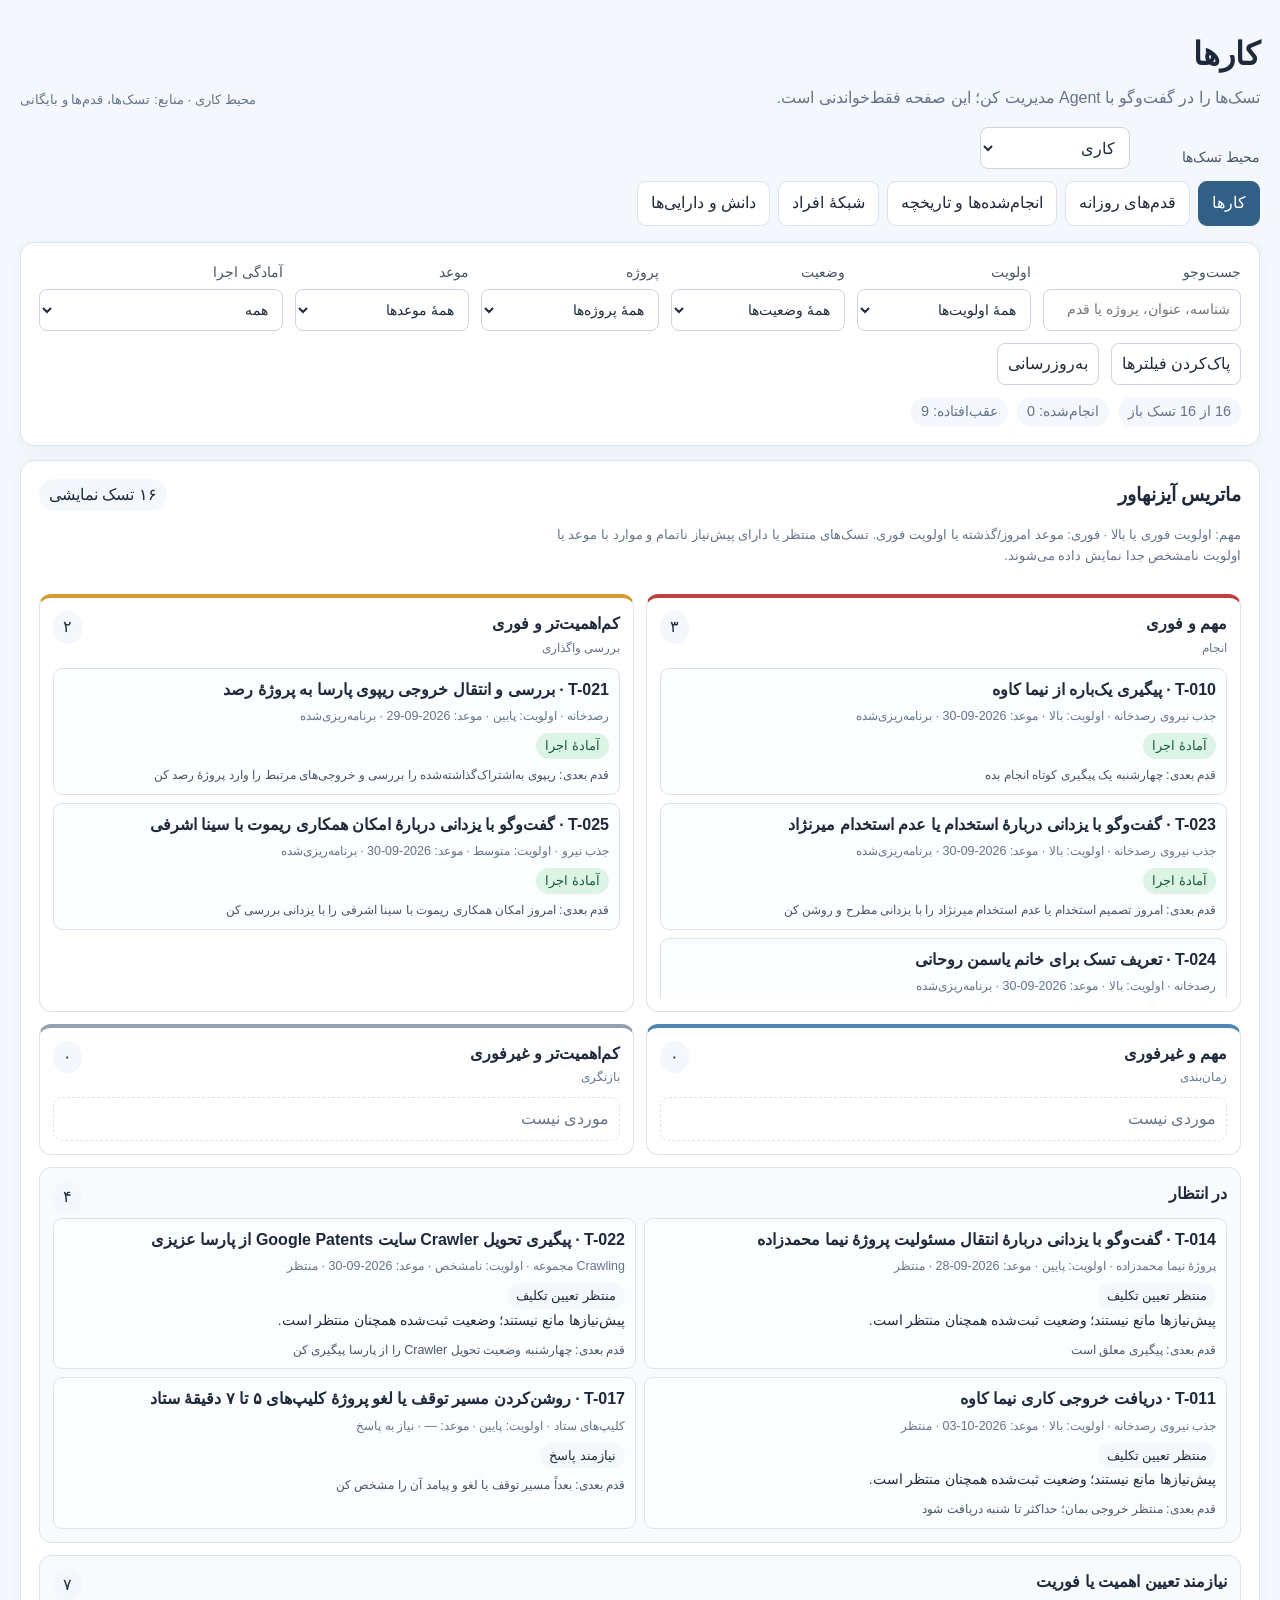
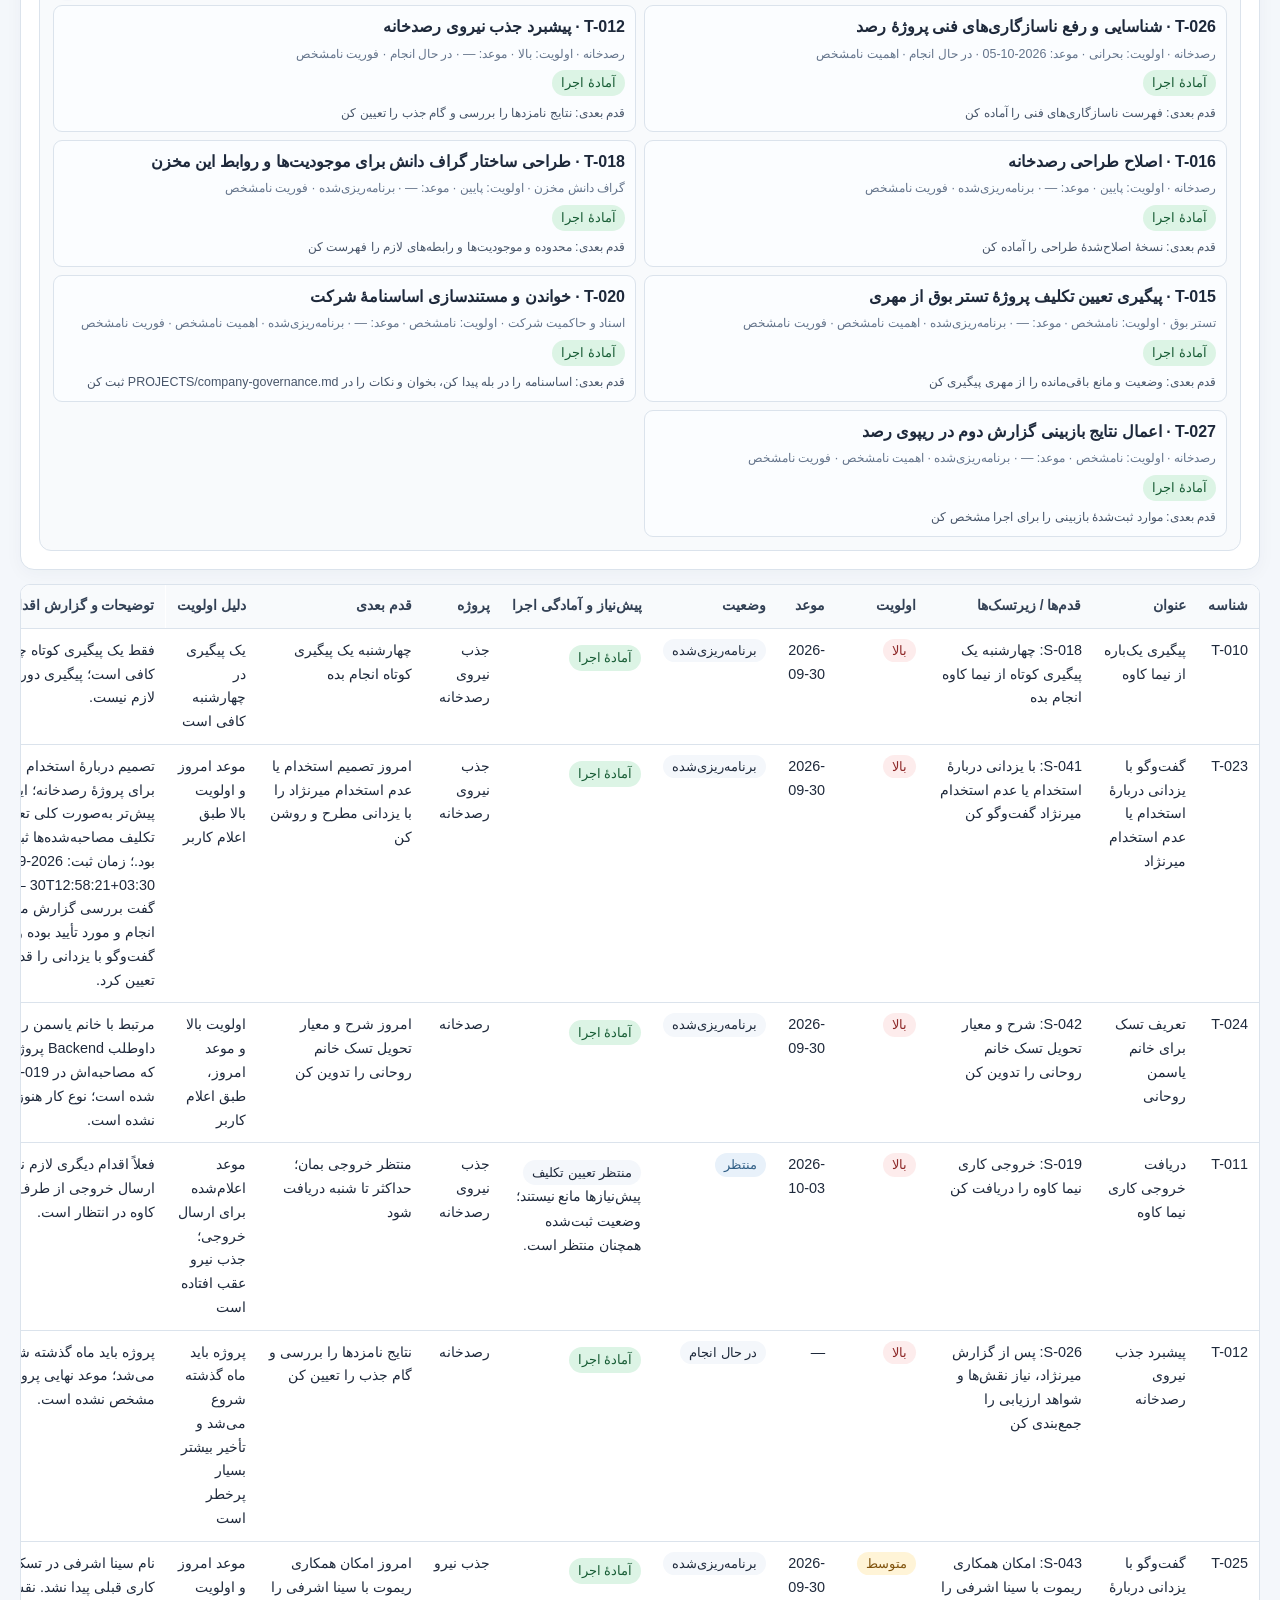
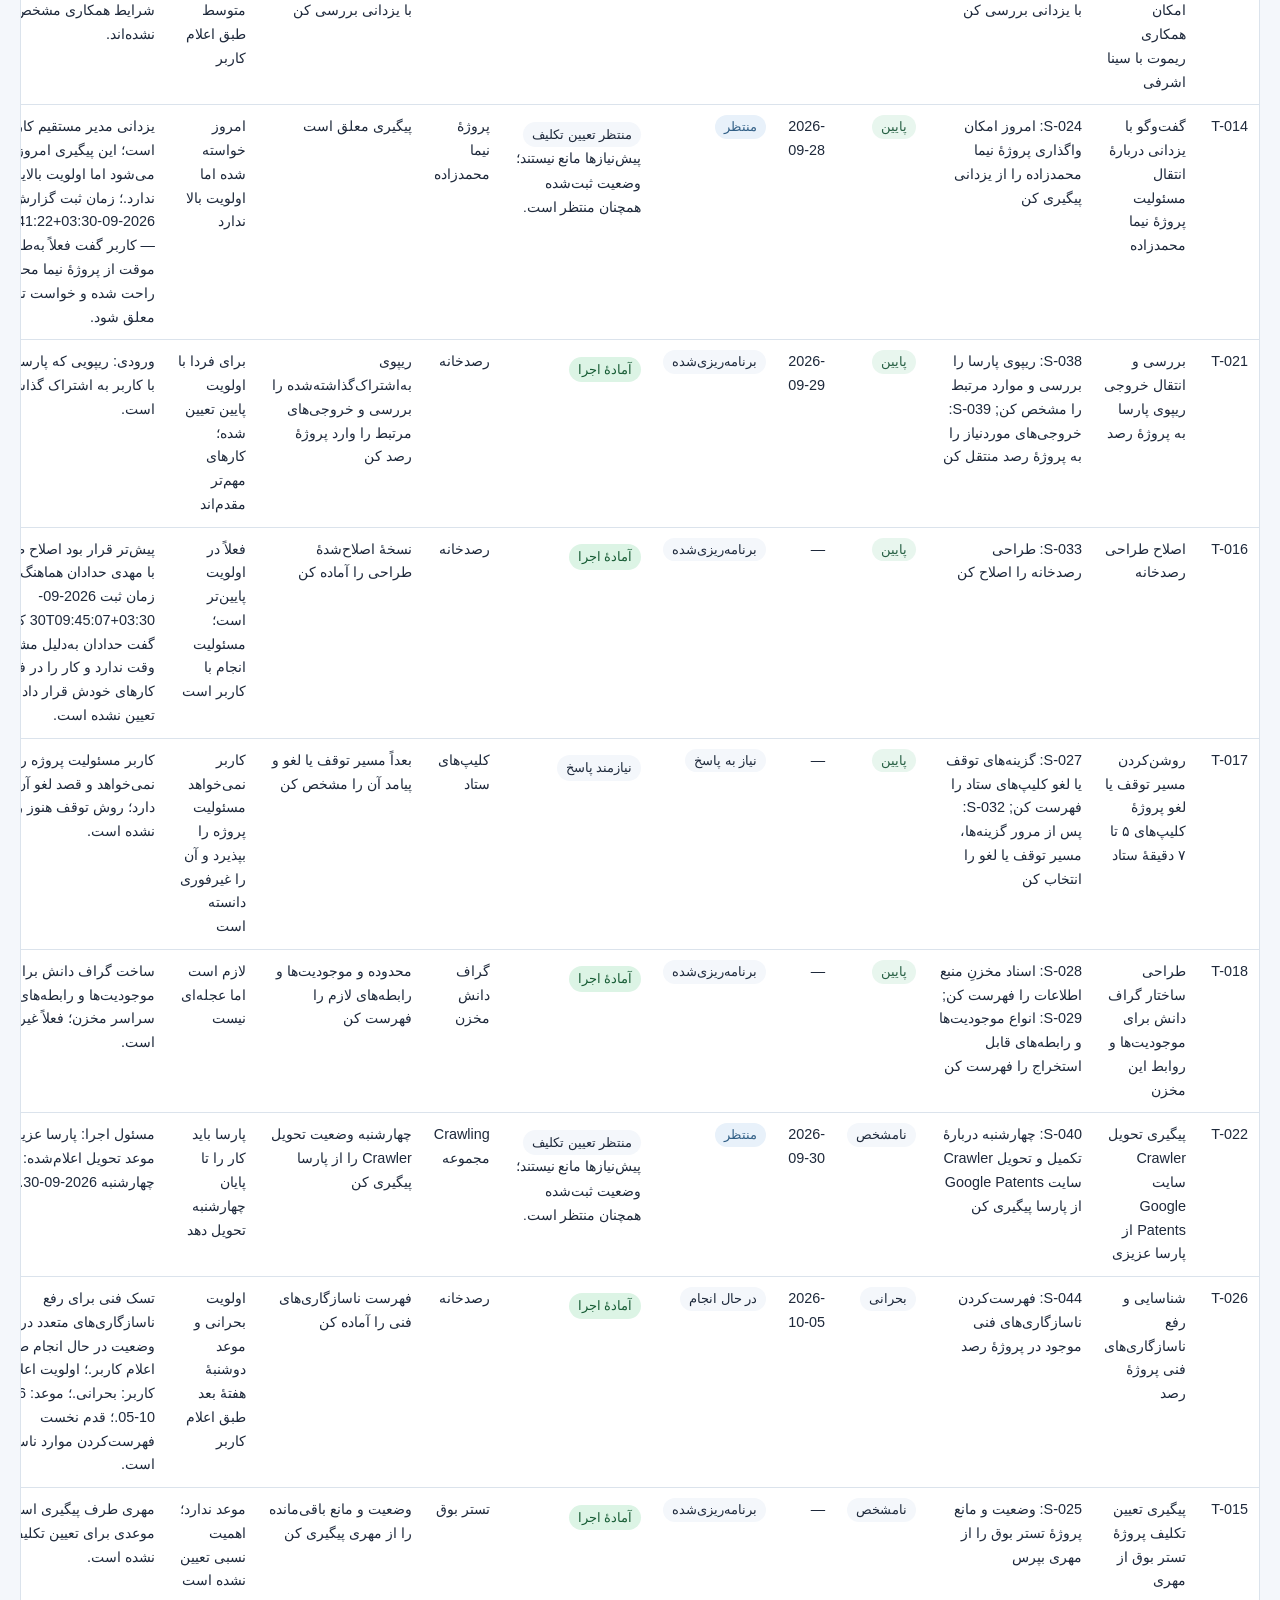
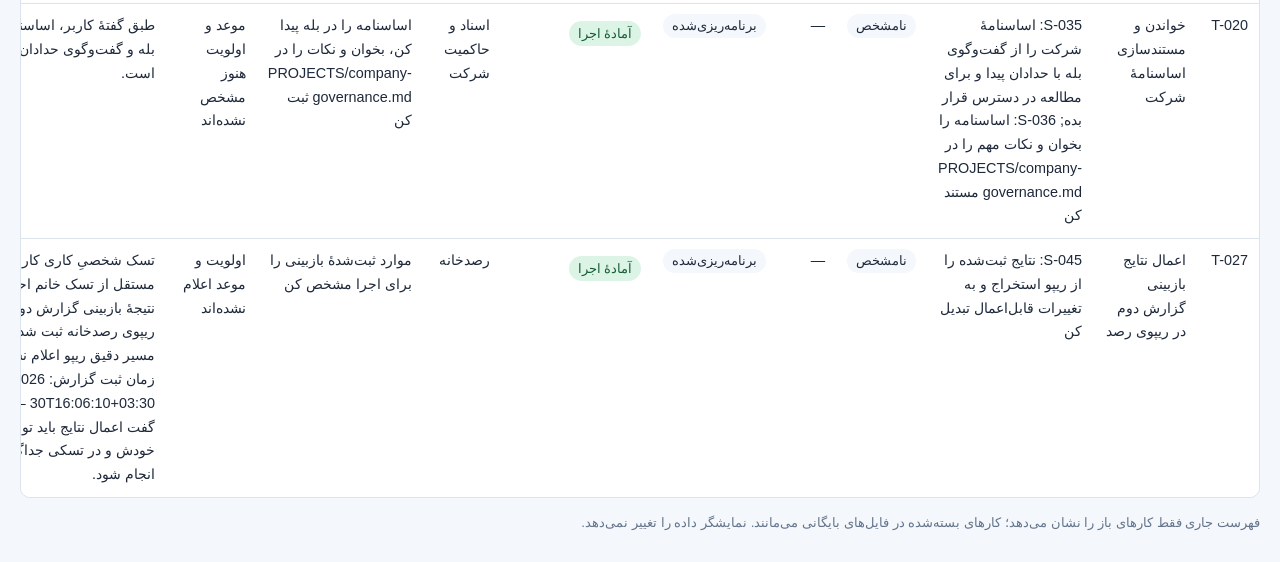
==== commit 7cb172cd: "Display prerequisites and computed readiness without directional arrows" ====
--- a/app/index.html
+++ b/app/index.html
@@ -13,12 +13,12 @@
       <label>وضعیت<select id="status"><option value="">همهٔ وضعیت‌ها</option></select></label>
       <label>پروژه<select id="project"><option value="">همهٔ پروژه‌ها</option></select></label>
       <label>موعد<select id="deadline"><option value="">همهٔ موعدها</option><option value="overdue">عقب‌افتاده</option><option value="week">۷ روز آینده</option><option value="none">بدون موعد</option></select></label>
-      <button id="reset" type="button">پاک‌کردن فیلترها</button><button id="reload" type="button">به‌روزرسانی</button>
+      <label>آمادگی اجرا<select id="readiness"><option value="">همه</option><option value="ready">آمادهٔ اجرا</option><option value="blocked">در انتظار پیش‌نیاز / خطای وابستگی</option><option value="waiting">منتظر تعیین تکلیف</option></select></label><button id="reset" type="button">پاک‌کردن فیلترها</button><button id="reload" type="button">به‌روزرسانی</button>
     </div>
     <div class="stats" aria-live="polite"><span id="count" class="pill">—</span><span id="done" class="pill">—</span><span id="overdueCount" class="pill">—</span></div>
   </section>
   <section class="panel matrix-panel" aria-labelledby="matrix-title">
-    <div class="matrix-heading"><div><h2 id="matrix-title">ماتریس آیزنهاور</h2><p class="kicker">مهم: اولویت فوری یا بالا · فوری: موعد امروز/گذشته یا اولویت فوری. تسک‌های منتظر و موارد با موعد یا اولویت نامشخص جدا نمایش داده می‌شوند.</p></div><span id="matrix-total" class="pill" aria-live="polite">—</span></div>
+    <div class="matrix-heading"><div><h2 id="matrix-title">ماتریس آیزنهاور</h2><p class="kicker">مهم: اولویت فوری یا بالا · فوری: موعد امروز/گذشته یا اولویت فوری. تسک‌های منتظر یا دارای پیش‌نیاز ناتمام و موارد با موعد یا اولویت نامشخص جدا نمایش داده می‌شوند.</p></div><span id="matrix-total" class="pill" aria-live="polite">—</span></div>
     <div class="matrix-grid">
       <section class="matrix-quadrant" data-quadrant="do" aria-labelledby="matrix-do-title"><div class="matrix-quadrant-head"><h3 id="matrix-do-title">مهم و فوری <small>انجام</small></h3><span id="matrix-do-count" class="pill">۰</span></div><ol id="matrix-do" class="matrix-list"></ol></section>
       <section class="matrix-quadrant" data-quadrant="delegate" aria-labelledby="matrix-delegate-title"><div class="matrix-quadrant-head"><h3 id="matrix-delegate-title">کم‌اهمیت‌تر و فوری <small>بررسی واگذاری</small></h3><span id="matrix-delegate-count" class="pill">۰</span></div><ol id="matrix-delegate" class="matrix-list"></ol></section>
@@ -29,16 +29,16 @@
     <section class="matrix-undecided" aria-labelledby="matrix-undecided-title"><div class="matrix-quadrant-head"><h3 id="matrix-undecided-title">نیازمند تعیین اهمیت یا فوریت</h3><span id="matrix-undecided-count" class="pill">۰</span></div><ol id="matrix-undecided" class="matrix-list"></ol></section>
   </section>
   <div id="error" class="error" hidden></div><div id="empty" class="empty" hidden>تسکی با این فیلترها پیدا نشد.</div>
-  <div class="table-wrap"><table><thead><tr><th>شناسه</th><th>عنوان</th><th>قدم‌ها / زیرتسک‌ها</th><th>اولویت</th><th>موعد</th><th>وضعیت</th><th>پروژه</th><th>قدم بعدی</th><th>دلیل اولویت</th><th>توضیحات و گزارش اقدام‌ها</th></tr></thead><tbody id="rows"></tbody></table></div>
+  <div class="table-wrap"><table><thead><tr><th>شناسه</th><th>عنوان</th><th>قدم‌ها / زیرتسک‌ها</th><th>اولویت</th><th>موعد</th><th>وضعیت</th><th>پیش‌نیاز و آمادگی اجرا</th><th>پروژه</th><th>قدم بعدی</th><th>دلیل اولویت</th><th>توضیحات و گزارش اقدام‌ها</th></tr></thead><tbody id="rows"></tbody></table></div>
   <p class="foot">فهرست جاری فقط کارهای باز را نشان می‌دهد؛ کارهای بسته‌شده در فایل‌های بایگانی می‌مانند. نمایشگر داده را تغییر نمی‌دهد.</p>
 </main><script src="shared.js"></script><script>
 (() => {
   const A = window.TaskApp, KEYS = ["شناسه","عنوان","قدم‌ها / زیرتسک‌ها","اولویت","موعد","وضعیت","پروژه","خلاصهٔ قدم بعدی","دلیل اولویت","توضیحات"];
-  const order = {"فوری":0,"بالا":1,"متوسط":2,"پایین":3,"نامشخص":4}; let tasks = [], activeTasks = [];
+  const order = {"فوری":0,"بالا":1,"متوسط":2,"پایین":3,"نامشخص":4}; let tasks = [], activeTasks = [], resolver;
   const byId = (id) => document.getElementById(id);
   A.nav("tasks");
   function matrixGroup(task, today) {
-    if(task["وضعیت"]==="منتظر")return "waiting";
+    if(resolver.state(task).kind!=="ready")return "waiting";
     const priority=task["اولویت"], due=A.dateValue(task["موعد"]);
     const important=["فوری","بالا"].includes(priority) ? true : ["متوسط","پایین"].includes(priority) ? false : null;
     const urgent=priority==="فوری" ? true : due ? due<=today : null;
@@ -58,7 +58,7 @@
         const missing=[];
         if(key==="undecided") { if(!["فوری","بالا","متوسط","پایین"].includes(task["اولویت"]))missing.push("اهمیت نامشخص");if(task["اولویت"]!=="فوری"&&!A.dateValue(task["موعد"]))missing.push("فوریت نامشخص"); }
         meta.textContent=[task["پروژه"],"اولویت: "+task["اولویت"],"موعد: "+task["موعد"],task["وضعیت"],...missing].filter(v=>v&&v!=="—").join(" · ");
-        item.append(link,meta);
+        item.append(link,meta,resolver.view(task));
         if(task["خلاصهٔ قدم بعدی"]&&task["خلاصهٔ قدم بعدی"]!=="—") {const next=document.createElement("span");next.className="matrix-task-next";next.textContent="قدم بعدی: "+task["خلاصهٔ قدم بعدی"];item.append(next);}
         container.append(item);
       }
@@ -71,7 +71,8 @@
   function filtered() {
     const q=A.normalize(byId("search").value), p=byId("priority").value, s=byId("status").value, project=byId("project").value, mode=byId("deadline").value, now=A.today();
     return activeTasks.filter(t=>{
-      if(q&&!A.normalize(KEYS.map(k=>t[k]).join(" ")).includes(q))return false;
+      if(byId("readiness").value && resolver.state(t).kind!==byId("readiness").value)return false;
+      if(q&&!A.normalize([...KEYS.map(k=>t[k]),t["وابسته به"]].join(" ")).includes(q))return false;
       if(p&&t["اولویت"]!==p)return false;if(s&&t["وضعیت"]!==s)return false;if(project&&t["پروژه"]!==project)return false;
       const d=A.dateValue(t["موعد"]);if(mode==="none"&&d)return false;if(mode==="overdue"&&(!d||d>=now||["انجام‌شده","کنارگذاشته‌شده"].includes(t["وضعیت"])))return false;
       if(mode==="week"){const end=new Date(now);end.setDate(end.getDate()+7);if(!d||d<now||d>end||["انجام‌شده","کنارگذاشته‌شده"].includes(t["وضعیت"]))return false;}return true;
@@ -81,10 +82,10 @@
       const da=A.dateValue(a["موعد"]),db=A.dateValue(b["موعد"]);if(da&&!db)return -1;if(!da&&db)return 1;if(da&&db&&da-db)return da-db;return a["شناسه"].localeCompare(b["شناسه"]);
     });
   }
-  function render(){const body=byId("rows");body.replaceChildren();const list=filtered();for(const t of list){const tr=document.createElement("tr");tr.id="task-"+t["شناسه"];A.cell(tr,t["شناسه"]);A.cell(tr,t["عنوان"]);A.cell(tr,t["قدم‌ها / زیرتسک‌ها"]);tr.insertCell().append(A.badge(t["اولویت"],"priority"));A.cell(tr,t["موعد"]);tr.insertCell().append(A.badge(t["وضعیت"],"status"));A.cell(tr,t["پروژه"]);A.cell(tr,t["خلاصهٔ قدم بعدی"]);A.cell(tr,t["دلیل اولویت"]);A.cell(tr,t["توضیحات"]);body.append(tr);}renderMatrix(list);
+  function render(){const body=byId("rows");body.replaceChildren();const list=filtered();for(const t of list){const tr=document.createElement("tr");tr.id="task-"+t["شناسه"];A.cell(tr,t["شناسه"]);A.cell(tr,t["عنوان"]);A.cell(tr,t["قدم‌ها / زیرتسک‌ها"]);tr.insertCell().append(A.badge(t["اولویت"],"priority"));A.cell(tr,t["موعد"]);tr.insertCell().append(A.badge(t["وضعیت"],"status"));tr.insertCell().append(resolver.view(t));A.cell(tr,t["پروژه"]);A.cell(tr,t["خلاصهٔ قدم بعدی"]);A.cell(tr,t["دلیل اولویت"]);A.cell(tr,t["توضیحات"]);body.append(tr);}renderMatrix(list);
     const open=tasks.filter(t=>!["انجام‌شده","کنارگذاشته‌شده"].includes(t["وضعیت"]));const done=tasks.filter(t=>t["وضعیت"]==="انجام‌شده");const overdue=open.filter(t=>{const d=A.dateValue(t["موعد"]);return d&&d<A.today()});byId("count").textContent=list.length+" از "+open.length+" تسک باز";byId("done").textContent="انجام‌شده: "+done.length;byId("overdueCount").textContent="عقب‌افتاده: "+overdue.length;byId("empty").hidden=list.length>0;}
-  async function load(){byId("error").hidden=true;try{tasks=A.parseTable(await A.readData("TASKS.md"),KEYS);activeTasks=tasks.filter(t=>!["انجام‌شده","کنارگذاشته‌شده"].includes(t["وضعیت"]));fill("priority","اولویت","همهٔ اولویت‌ها");fill("status","وضعیت","همهٔ وضعیت‌ها");fill("project","پروژه","همهٔ پروژه‌ها");byId("source").textContent="محیط "+A.environments[A.environment()]+" · منبع: TASKS.md";render();}catch(e){A.showError(e);byId("source").textContent="بارگذاری ناموفق";}}
-  ["search","priority","status","project","deadline"].forEach(id=>byId(id).addEventListener("input",render));byId("reset").addEventListener("click",()=>{["search","priority","status","project","deadline"].forEach(id=>byId(id).value="");render()});byId("reload").addEventListener("click",load);load();
+  async function load(){byId("error").hidden=true;try{const data=await A.dependencyData();tasks=data.tasks;resolver=data.resolver;activeTasks=tasks.filter(t=>!["انجام‌شده","کنارگذاشته‌شده"].includes(t["وضعیت"]));fill("priority","اولویت","همهٔ اولویت‌ها");fill("status","وضعیت","همهٔ وضعیت‌ها");fill("project","پروژه","همهٔ پروژه‌ها");byId("source").textContent="محیط "+A.environments[A.environment()]+" · منابع: تسک‌ها، قدم‌ها و بایگانی";render();}catch(e){A.showError(e);byId("source").textContent="بارگذاری ناموفق";}}
+  ["search","priority","status","project","deadline","readiness"].forEach(id=>byId(id).addEventListener("input",render));byId("reset").addEventListener("click",()=>{["search","priority","status","project","deadline","readiness"].forEach(id=>byId(id).value="");render()});byId("reload").addEventListener("click",load);load();
 })();
 </script></body></html>
 
--- a/app/shared.css
+++ b/app/shared.css
@@ -5,3 +5,5 @@
 .knowledge-path{display:inline-block;max-width:100%;overflow-wrap:anywhere;white-space:normal;text-align:left}
 
 .matrix-heading,.matrix-quadrant-head{display:flex;align-items:flex-start;justify-content:space-between;gap:12px}.matrix-heading{margin-bottom:14px}.matrix-heading h2{margin-bottom:3px}.matrix-heading .kicker{max-width:700px}.matrix-grid{display:grid;grid-template-columns:repeat(2,minmax(0,1fr));gap:12px}.matrix-quadrant,.matrix-waiting,.matrix-undecided{min-width:0;border:1px solid var(--line);border-radius:12px;padding:13px;background:#fff}.matrix-quadrant{border-top-width:4px}.matrix-quadrant[data-quadrant=do]{border-top-color:#be4141}.matrix-quadrant[data-quadrant=delegate]{border-top-color:#d59b32}.matrix-quadrant[data-quadrant=schedule]{border-top-color:#4e86b3}.matrix-quadrant[data-quadrant=review]{border-top-color:#91a1b2}.matrix-quadrant h3,.matrix-waiting h3,.matrix-undecided h3{font-size:1rem;margin:0 0 10px}.matrix-quadrant h3 small{display:block;font-size:.76rem;font-weight:400;color:var(--muted)}.matrix-list{list-style:none;padding:0;margin:0;display:grid;gap:8px;max-height:330px;overflow:auto}.matrix-list li{border:1px solid var(--line);border-radius:9px;padding:8px 10px;background:#fbfdff;overflow-wrap:anywhere}.matrix-list a{display:block;color:var(--ink);font-weight:600;text-decoration:none}.matrix-list a:hover{text-decoration:underline;color:var(--brand)}.matrix-task-meta,.matrix-task-next{display:block;color:var(--muted);font-size:.78rem;margin-top:3px}.matrix-task-next{color:#475569}.matrix-list .matrix-list-empty{border-style:dashed;color:var(--muted);background:transparent}.matrix-waiting,.matrix-undecided{margin-top:12px;background:#f8fafc}.matrix-waiting .matrix-list,.matrix-undecided .matrix-list{grid-template-columns:repeat(2,minmax(0,1fr));max-height:none}.table-wrap tr:target{background:#fff4d7}@media(max-width:760px){.matrix-grid,.matrix-waiting .matrix-list,.matrix-undecided .matrix-list{grid-template-columns:1fr}.matrix-heading{flex-direction:column}.matrix-list{max-height:none}}
+
+.dependencies{font-size:.85rem;line-height:1.8;margin:.4rem 0;overflow-wrap:anywhere}.dependencies bdi{font-family:Consolas,monospace}.badge[data-state="blocked"]{background:#fff0d2;color:#794400}.badge[data-state="ready"]{background:#dcf4e5;color:#175c35}
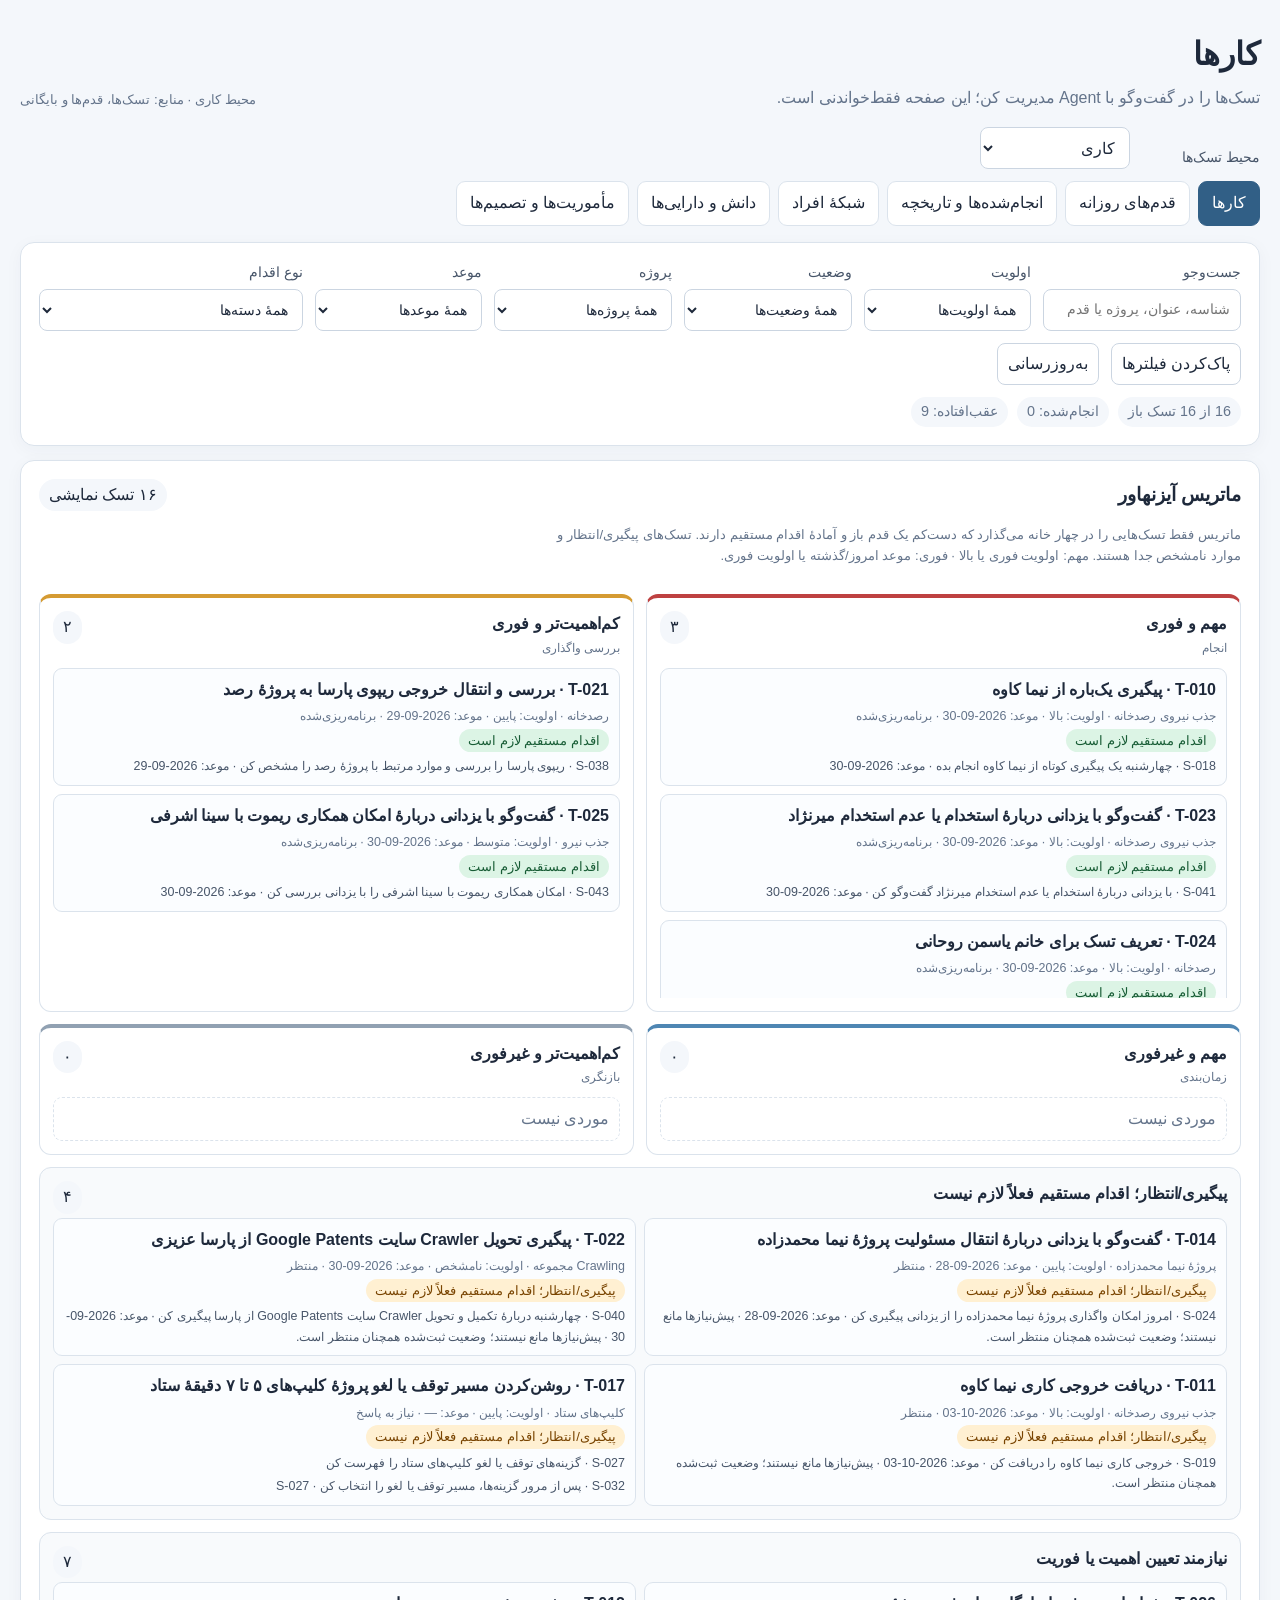
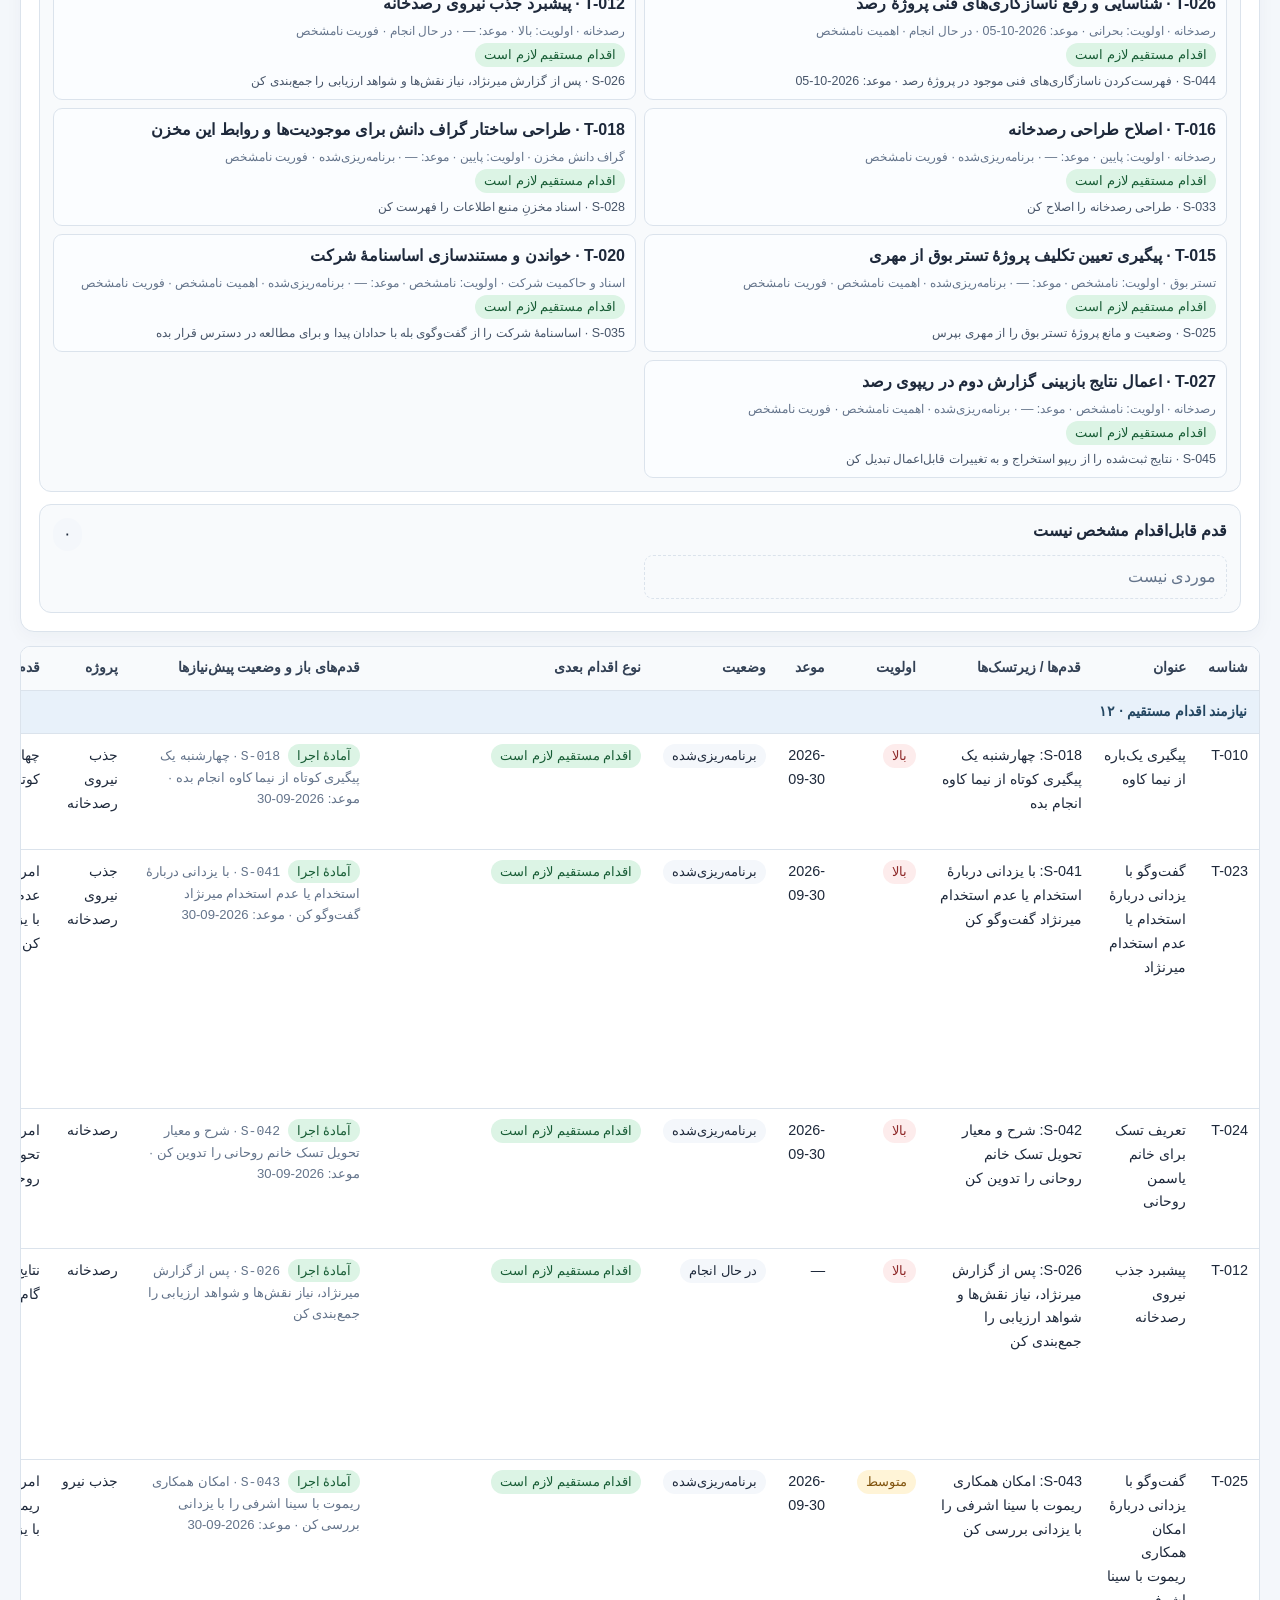
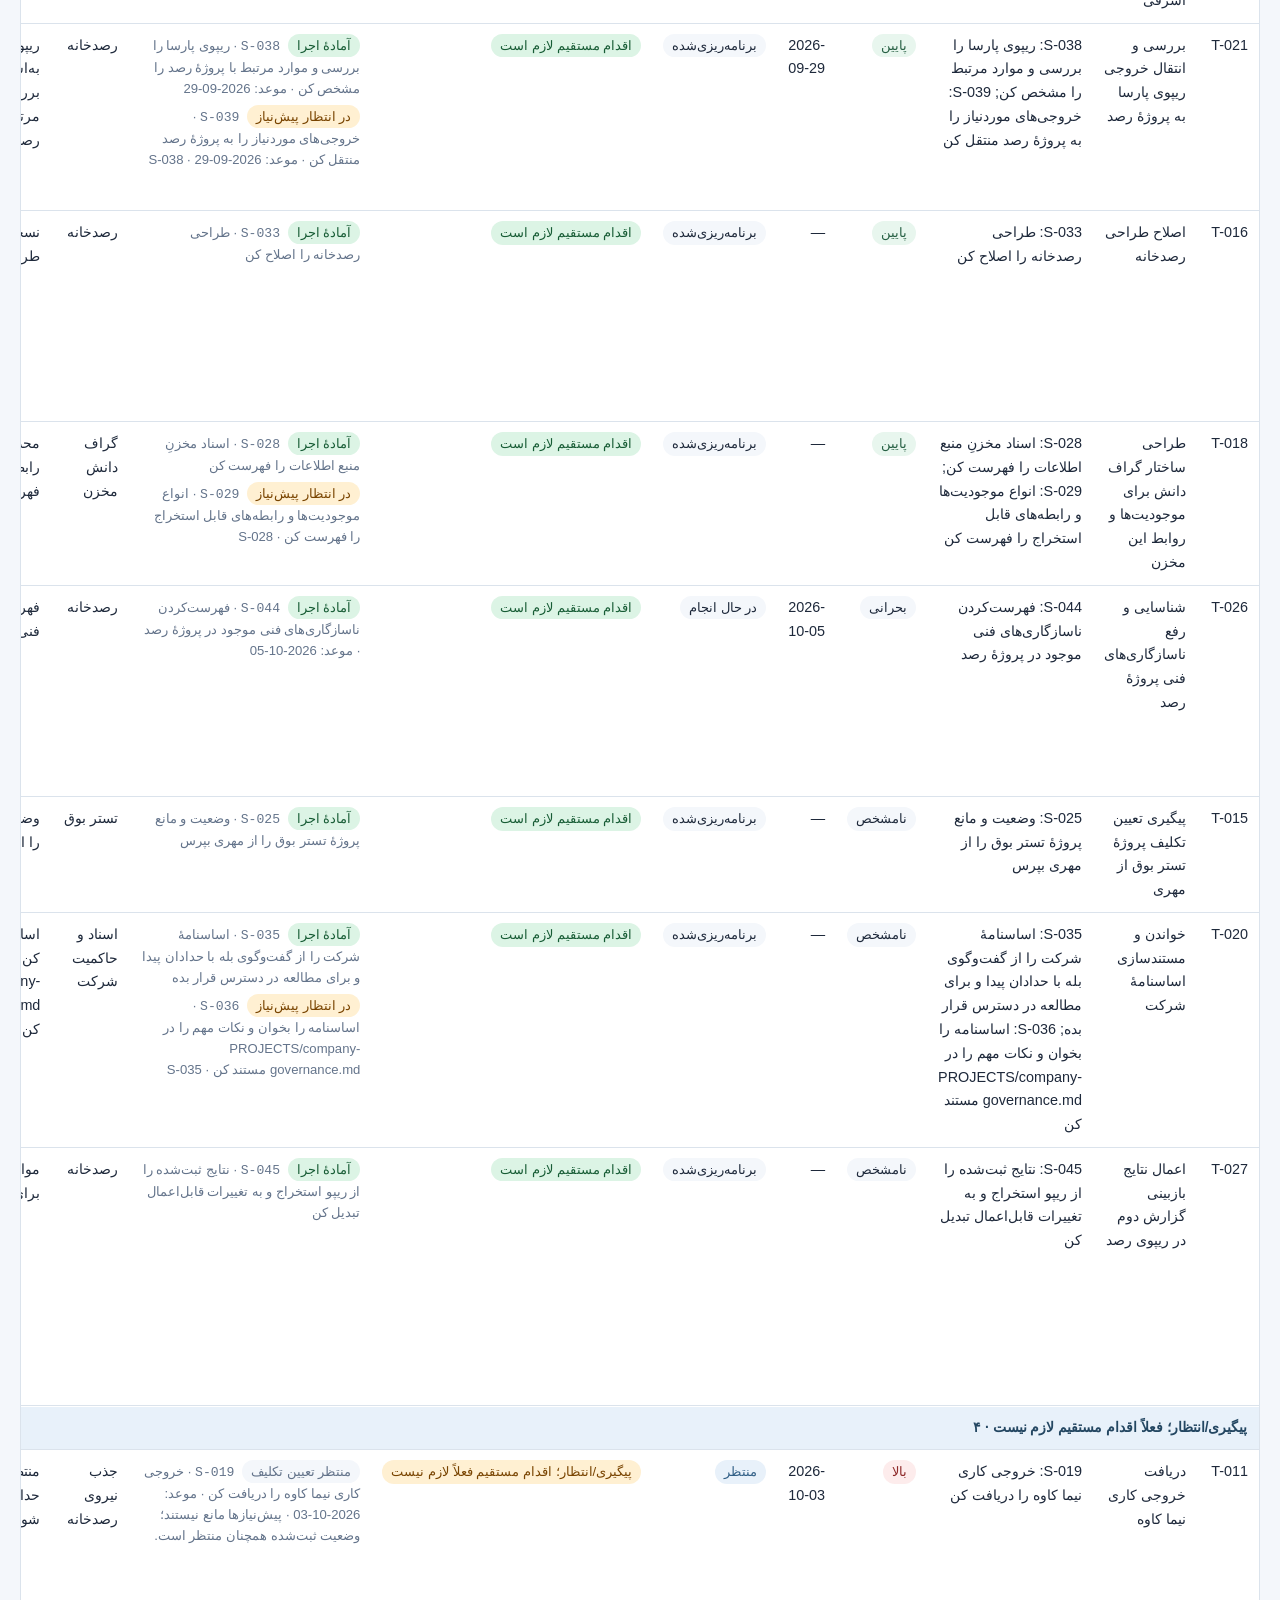
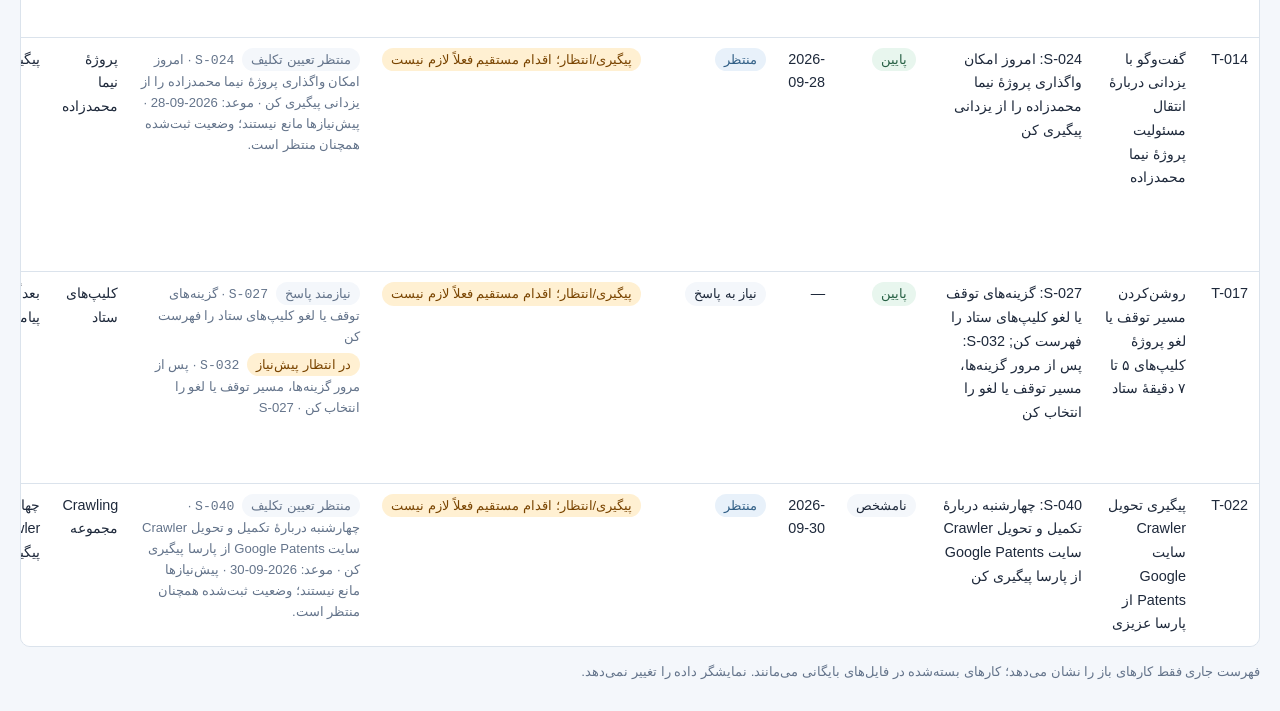
==== commit 85aa97c4: "Separate direct actions from follow-ups in task view" ====
--- a/app/index.html
+++ b/app/index.html
@@ -13,32 +13,62 @@
       <label>وضعیت<select id="status"><option value="">همهٔ وضعیت‌ها</option></select></label>
       <label>پروژه<select id="project"><option value="">همهٔ پروژه‌ها</option></select></label>
       <label>موعد<select id="deadline"><option value="">همهٔ موعدها</option><option value="overdue">عقب‌افتاده</option><option value="week">۷ روز آینده</option><option value="none">بدون موعد</option></select></label>
-      <label>آمادگی اجرا<select id="readiness"><option value="">همه</option><option value="ready">آمادهٔ اجرا</option><option value="blocked">در انتظار پیش‌نیاز / خطای وابستگی</option><option value="waiting">منتظر تعیین تکلیف</option></select></label><button id="reset" type="button">پاک‌کردن فیلترها</button><button id="reload" type="button">به‌روزرسانی</button>
+      <label>نوع اقدام<select id="action"><option value="">همهٔ دسته‌ها</option><option value="direct">نیازمند اقدام مستقیم</option><option value="followup">پیگیری/انتظار؛ بدون اقدام مستقیم فعلاً</option><option value="unclear">قدم قابل‌اقدام مشخص نیست</option></select></label><button id="reset" type="button">پاک‌کردن فیلترها</button><button id="reload" type="button">به‌روزرسانی</button>
     </div>
     <div class="stats" aria-live="polite"><span id="count" class="pill">—</span><span id="done" class="pill">—</span><span id="overdueCount" class="pill">—</span></div>
   </section>
   <section class="panel matrix-panel" aria-labelledby="matrix-title">
-    <div class="matrix-heading"><div><h2 id="matrix-title">ماتریس آیزنهاور</h2><p class="kicker">مهم: اولویت فوری یا بالا · فوری: موعد امروز/گذشته یا اولویت فوری. تسک‌های منتظر یا دارای پیش‌نیاز ناتمام و موارد با موعد یا اولویت نامشخص جدا نمایش داده می‌شوند.</p></div><span id="matrix-total" class="pill" aria-live="polite">—</span></div>
+    <div class="matrix-heading"><div><h2 id="matrix-title">ماتریس آیزنهاور</h2><p class="kicker">ماتریس فقط تسک‌هایی را در چهار خانه می‌گذارد که دست‌کم یک قدم باز و آمادهٔ اقدام مستقیم دارند. تسک‌های پیگیری/انتظار و موارد نامشخص جدا هستند. مهم: اولویت فوری یا بالا · فوری: موعد امروز/گذشته یا اولویت فوری.</p></div><span id="matrix-total" class="pill" aria-live="polite">—</span></div>
     <div class="matrix-grid">
       <section class="matrix-quadrant" data-quadrant="do" aria-labelledby="matrix-do-title"><div class="matrix-quadrant-head"><h3 id="matrix-do-title">مهم و فوری <small>انجام</small></h3><span id="matrix-do-count" class="pill">۰</span></div><ol id="matrix-do" class="matrix-list"></ol></section>
       <section class="matrix-quadrant" data-quadrant="delegate" aria-labelledby="matrix-delegate-title"><div class="matrix-quadrant-head"><h3 id="matrix-delegate-title">کم‌اهمیت‌تر و فوری <small>بررسی واگذاری</small></h3><span id="matrix-delegate-count" class="pill">۰</span></div><ol id="matrix-delegate" class="matrix-list"></ol></section>
       <section class="matrix-quadrant" data-quadrant="schedule" aria-labelledby="matrix-schedule-title"><div class="matrix-quadrant-head"><h3 id="matrix-schedule-title">مهم و غیرفوری <small>زمان‌بندی</small></h3><span id="matrix-schedule-count" class="pill">۰</span></div><ol id="matrix-schedule" class="matrix-list"></ol></section>
       <section class="matrix-quadrant" data-quadrant="review" aria-labelledby="matrix-review-title"><div class="matrix-quadrant-head"><h3 id="matrix-review-title">کم‌اهمیت‌تر و غیرفوری <small>بازنگری</small></h3><span id="matrix-review-count" class="pill">۰</span></div><ol id="matrix-review" class="matrix-list"></ol></section>
     </div>
-    <section class="matrix-waiting" aria-labelledby="matrix-waiting-title"><div class="matrix-quadrant-head"><h3 id="matrix-waiting-title">در انتظار</h3><span id="matrix-waiting-count" class="pill">۰</span></div><ol id="matrix-waiting" class="matrix-list"></ol></section>
+    <section class="matrix-waiting" aria-labelledby="matrix-waiting-title"><div class="matrix-quadrant-head"><h3 id="matrix-waiting-title">پیگیری/انتظار؛ اقدام مستقیم فعلاً لازم نیست</h3><span id="matrix-waiting-count" class="pill">۰</span></div><ol id="matrix-waiting" class="matrix-list"></ol></section>
     <section class="matrix-undecided" aria-labelledby="matrix-undecided-title"><div class="matrix-quadrant-head"><h3 id="matrix-undecided-title">نیازمند تعیین اهمیت یا فوریت</h3><span id="matrix-undecided-count" class="pill">۰</span></div><ol id="matrix-undecided" class="matrix-list"></ol></section>
+    <section class="matrix-undecided" aria-labelledby="matrix-unclassified-title"><div class="matrix-quadrant-head"><h3 id="matrix-unclassified-title">قدم قابل‌اقدام مشخص نیست</h3><span id="matrix-unclassified-count" class="pill">۰</span></div><ol id="matrix-unclassified" class="matrix-list"></ol></section>
   </section>
   <div id="error" class="error" hidden></div><div id="empty" class="empty" hidden>تسکی با این فیلترها پیدا نشد.</div>
-  <div class="table-wrap"><table><thead><tr><th>شناسه</th><th>عنوان</th><th>قدم‌ها / زیرتسک‌ها</th><th>اولویت</th><th>موعد</th><th>وضعیت</th><th>پیش‌نیاز و آمادگی اجرا</th><th>پروژه</th><th>قدم بعدی</th><th>دلیل اولویت</th><th>توضیحات و گزارش اقدام‌ها</th></tr></thead><tbody id="rows"></tbody></table></div>
+  <div class="table-wrap"><table><thead><tr><th>شناسه</th><th>عنوان</th><th>قدم‌ها / زیرتسک‌ها</th><th>اولویت</th><th>موعد</th><th>وضعیت</th><th>نوع اقدام بعدی</th><th>قدم‌های باز و وضعیت پیش‌نیازها</th><th>پروژه</th><th>قدم بعدی</th><th>دلیل اولویت</th><th>توضیحات و گزارش اقدام‌ها</th></tr></thead><tbody id="rows"></tbody></table></div>
   <p class="foot">فهرست جاری فقط کارهای باز را نشان می‌دهد؛ کارهای بسته‌شده در فایل‌های بایگانی می‌مانند. نمایشگر داده را تغییر نمی‌دهد.</p>
 </main><script src="shared.js"></script><script>
 (() => {
   const A = window.TaskApp, KEYS = ["شناسه","عنوان","قدم‌ها / زیرتسک‌ها","اولویت","موعد","وضعیت","پروژه","خلاصهٔ قدم بعدی","دلیل اولویت","توضیحات"];
-  const order = {"فوری":0,"بالا":1,"متوسط":2,"پایین":3,"نامشخص":4}; let tasks = [], activeTasks = [], resolver;
+  const order = {"فوری":0,"بالا":1,"متوسط":2,"پایین":3,"نامشخص":4}, CLOSED = ["انجام‌شده","کنارگذاشته‌شده"];
+  let tasks = [], steps = [], activeTasks = [], resolver;
   const byId = (id) => document.getElementById(id);
   A.nav("tasks");
+  function taskAction(task) {
+    const open = steps.filter(step=>step["شناسهٔ تسک"]===task["شناسه"]&&!CLOSED.includes(step["وضعیت"]));
+    const evaluated = open.map(step=>({step,state:resolver.state(step)}));
+    const direct = evaluated.filter(item=>item.state.kind==="ready");
+    const pending = evaluated.filter(item=>["waiting","blocked"].includes(item.state.kind));
+    if(direct.length)return {kind:"direct",label:"اقدام مستقیم لازم است",direct,pending};
+    if(pending.length)return {kind:"followup",label:"پیگیری/انتظار؛ اقدام مستقیم فعلاً لازم نیست",direct:[],pending};
+    const parentState=resolver.state(task);
+    if(["waiting","blocked"].includes(parentState.kind))return {kind:"followup",label:"پیگیری/انتظار؛ اقدام مستقیم فعلاً لازم نیست",direct:[],pending:[{step:task,state:parentState}]};
+    return {kind:"unclear",label:"قدم قابل‌اقدام مشخص نیست",direct:[],pending:[],reason:open.length?"قدم باز با وضعیت قابل‌تشخیص ندارد.":"قدم باز ثبت نشده است."};
+  }
+  function actionBadge(mode) { const badge=A.badge(mode.label,"action"); badge.dataset.state=mode.kind; return badge; }
+  function actionDetails(task) {
+    const mode=taskAction(task), box=document.createElement("div"); box.className="action-details";
+    const items=[...mode.direct,...mode.pending];
+    for(const item of items) {
+      const line=document.createElement("div"), id=document.createElement("bdi"), step=item.step, state=A.badge(item.state.label,"readiness"); state.dataset.state=item.state.kind;
+      id.dir="ltr";id.textContent=step["شناسهٔ قدم"]||step["شناسه"]||"—";
+      line.append(state," ",id," · "+(step["قدم اتمی"]||step["عنوان"]||""));
+      if(step["موعد"]&&step["موعد"]!=="—")line.append(" · موعد: "+step["موعد"]);
+      if(item.state.reason)line.append(" · "+item.state.reason);
+      box.append(line);
+    }
+    if(mode.reason){const note=document.createElement("div");note.textContent=mode.reason;box.append(note);}
+    return box;
+  }
   function matrixGroup(task, today) {
-    if(resolver.state(task).kind!=="ready")return "waiting";
+    const mode=taskAction(task);
+    if(mode.kind==="followup")return "waiting";
+    if(mode.kind==="unclear")return "unclassified";
     const priority=task["اولویت"], due=A.dateValue(task["موعد"]);
     const important=["فوری","بالا"].includes(priority) ? true : ["متوسط","پایین"].includes(priority) ? false : null;
     const urgent=priority==="فوری" ? true : due ? due<=today : null;
@@ -46,7 +76,7 @@
     return important ? (urgent ? "do" : "schedule") : (urgent ? "delegate" : "review");
   }
   function renderMatrix(list) {
-    const groups={do:[],delegate:[],schedule:[],review:[],waiting:[],undecided:[]}, today=A.today();
+    const groups={do:[],delegate:[],schedule:[],review:[],waiting:[],undecided:[],unclassified:[]}, today=A.today();
     for(const task of list)groups[matrixGroup(task,today)].push(task);
     for(const [key,items] of Object.entries(groups)) {
       items.sort((a,b)=>{const da=A.dateValue(a["موعد"]),db=A.dateValue(b["موعد"]);if(da&&db&&da-db)return da-db;if(da&&!db)return -1;if(!da&&db)return 1;return (order[a["اولویت"]]??4)-(order[b["اولویت"]]??4)||a["شناسه"].localeCompare(b["شناسه"]);});
@@ -58,8 +88,10 @@
         const missing=[];
         if(key==="undecided") { if(!["فوری","بالا","متوسط","پایین"].includes(task["اولویت"]))missing.push("اهمیت نامشخص");if(task["اولویت"]!=="فوری"&&!A.dateValue(task["موعد"]))missing.push("فوریت نامشخص"); }
         meta.textContent=[task["پروژه"],"اولویت: "+task["اولویت"],"موعد: "+task["موعد"],task["وضعیت"],...missing].filter(v=>v&&v!=="—").join(" · ");
-        item.append(link,meta,resolver.view(task));
-        if(task["خلاصهٔ قدم بعدی"]&&task["خلاصهٔ قدم بعدی"]!=="—") {const next=document.createElement("span");next.className="matrix-task-next";next.textContent="قدم بعدی: "+task["خلاصهٔ قدم بعدی"];item.append(next);}
+        item.append(link,meta,actionBadge(taskAction(task)));
+        const mode=taskAction(task), relevant=mode.kind==="direct"?mode.direct:mode.pending;
+        for(const entry of relevant){const next=document.createElement("span"),step=entry.step;next.className="matrix-task-next";next.textContent=(step["شناسهٔ قدم"]||step["شناسه"])+" · "+(step["قدم اتمی"]||step["عنوان"]||"")+(step["موعد"]&&step["موعد"]!=="—"?" · موعد: "+step["موعد"]:"")+(entry.state.reason?" · "+entry.state.reason:"");item.append(next);}
+        if(mode.reason){const next=document.createElement("span");next.className="matrix-task-next";next.textContent=mode.reason;item.append(next);}
         container.append(item);
       }
       if(!items.length){const empty=document.createElement("li");empty.className="matrix-list-empty";empty.textContent="موردی نیست";container.append(empty);}
@@ -69,9 +101,9 @@
   }
   function fill(id, key, label) { const select=byId(id), current=select.value; select.replaceChildren(new Option(label,"")); [...new Set(activeTasks.map(t=>t[key]).filter(v=>v&&v!=="—"))].sort((a,b)=>a.localeCompare(b,"fa")).forEach(v=>select.add(new Option(v,v))); if([...select.options].some(o=>o.value===current))select.value=current; }
   function filtered() {
-    const q=A.normalize(byId("search").value), p=byId("priority").value, s=byId("status").value, project=byId("project").value, mode=byId("deadline").value, now=A.today();
+    const q=A.normalize(byId("search").value), p=byId("priority").value, s=byId("status").value, project=byId("project").value, mode=byId("deadline").value, action=byId("action").value, now=A.today();
     return activeTasks.filter(t=>{
-      if(byId("readiness").value && resolver.state(t).kind!==byId("readiness").value)return false;
+      if(action&&taskAction(t).kind!==action)return false;
       if(q&&!A.normalize([...KEYS.map(k=>t[k]),t["وابسته به"]].join(" ")).includes(q))return false;
       if(p&&t["اولویت"]!==p)return false;if(s&&t["وضعیت"]!==s)return false;if(project&&t["پروژه"]!==project)return false;
       const d=A.dateValue(t["موعد"]);if(mode==="none"&&d)return false;if(mode==="overdue"&&(!d||d>=now||["انجام‌شده","کنارگذاشته‌شده"].includes(t["وضعیت"])))return false;
@@ -82,10 +114,10 @@
       const da=A.dateValue(a["موعد"]),db=A.dateValue(b["موعد"]);if(da&&!db)return -1;if(!da&&db)return 1;if(da&&db&&da-db)return da-db;return a["شناسه"].localeCompare(b["شناسه"]);
     });
   }
-  function render(){const body=byId("rows");body.replaceChildren();const list=filtered();for(const t of list){const tr=document.createElement("tr");tr.id="task-"+t["شناسه"];A.cell(tr,t["شناسه"]);A.cell(tr,t["عنوان"]);A.cell(tr,t["قدم‌ها / زیرتسک‌ها"]);tr.insertCell().append(A.badge(t["اولویت"],"priority"));A.cell(tr,t["موعد"]);tr.insertCell().append(A.badge(t["وضعیت"],"status"));tr.insertCell().append(resolver.view(t));A.cell(tr,t["پروژه"]);A.cell(tr,t["خلاصهٔ قدم بعدی"]);A.cell(tr,t["دلیل اولویت"]);A.cell(tr,t["توضیحات"]);body.append(tr);}renderMatrix(list);
+  function render(){const body=byId("rows");body.replaceChildren();const list=filtered(),groups=[{kind:"direct",title:"نیازمند اقدام مستقیم"},{kind:"followup",title:"پیگیری/انتظار؛ فعلاً اقدام مستقیم لازم نیست"},{kind:"unclear",title:"قدم قابل‌اقدام مشخص نیست"}];for(const group of groups){const items=list.filter(task=>taskAction(task).kind===group.kind);if(!items.length)continue;const heading=document.createElement("tr"),cell=document.createElement("th");heading.className="task-group-row";cell.colSpan=12;cell.scope="rowgroup";cell.textContent=group.title+" · "+items.length.toLocaleString("fa-IR");heading.append(cell);body.append(heading);for(const t of items){const tr=document.createElement("tr");tr.id="task-"+t["شناسه"];A.cell(tr,t["شناسه"]);A.cell(tr,t["عنوان"]);A.cell(tr,t["قدم‌ها / زیرتسک‌ها"]);tr.insertCell().append(A.badge(t["اولویت"],"priority"));A.cell(tr,t["موعد"]);tr.insertCell().append(A.badge(t["وضعیت"],"status"));tr.insertCell().append(actionBadge(taskAction(t)));tr.insertCell().append(actionDetails(t));A.cell(tr,t["پروژه"]);A.cell(tr,t["خلاصهٔ قدم بعدی"]);A.cell(tr,t["دلیل اولویت"]);A.cell(tr,t["توضیحات"]);body.append(tr);}}renderMatrix(list);
     const open=tasks.filter(t=>!["انجام‌شده","کنارگذاشته‌شده"].includes(t["وضعیت"]));const done=tasks.filter(t=>t["وضعیت"]==="انجام‌شده");const overdue=open.filter(t=>{const d=A.dateValue(t["موعد"]);return d&&d<A.today()});byId("count").textContent=list.length+" از "+open.length+" تسک باز";byId("done").textContent="انجام‌شده: "+done.length;byId("overdueCount").textContent="عقب‌افتاده: "+overdue.length;byId("empty").hidden=list.length>0;}
-  async function load(){byId("error").hidden=true;try{const data=await A.dependencyData();tasks=data.tasks;resolver=data.resolver;activeTasks=tasks.filter(t=>!["انجام‌شده","کنارگذاشته‌شده"].includes(t["وضعیت"]));fill("priority","اولویت","همهٔ اولویت‌ها");fill("status","وضعیت","همهٔ وضعیت‌ها");fill("project","پروژه","همهٔ پروژه‌ها");byId("source").textContent="محیط "+A.environments[A.environment()]+" · منابع: تسک‌ها، قدم‌ها و بایگانی";render();}catch(e){A.showError(e);byId("source").textContent="بارگذاری ناموفق";}}
-  ["search","priority","status","project","deadline","readiness"].forEach(id=>byId(id).addEventListener("input",render));byId("reset").addEventListener("click",()=>{["search","priority","status","project","deadline","readiness"].forEach(id=>byId(id).value="");render()});byId("reload").addEventListener("click",load);load();
+  async function load(){byId("error").hidden=true;try{const data=await A.dependencyData();tasks=data.tasks;steps=data.steps;resolver=data.resolver;activeTasks=tasks.filter(t=>!CLOSED.includes(t["وضعیت"]));fill("priority","اولویت","همهٔ اولویت‌ها");fill("status","وضعیت","همهٔ وضعیت‌ها");fill("project","پروژه","همهٔ پروژه‌ها");byId("source").textContent="محیط "+A.environments[A.environment()] +" · منابع: تسک‌ها، قدم‌ها و بایگانی";render();}catch(e){A.showError(e);byId("source").textContent="بارگذاری ناموفق";}}
+  ["search","priority","status","project","deadline","action"].forEach(id=>byId(id).addEventListener("input",render));byId("reset").addEventListener("click",()=>{["search","priority","status","project","deadline","action"].forEach(id=>byId(id).value="");render()});byId("reload").addEventListener("click",load);load();
 })();
 </script></body></html>
 
--- a/app/shared.css
+++ b/app/shared.css
@@ -7,3 +7,7 @@
 .matrix-heading,.matrix-quadrant-head{display:flex;align-items:flex-start;justify-content:space-between;gap:12px}.matrix-heading{margin-bottom:14px}.matrix-heading h2{margin-bottom:3px}.matrix-heading .kicker{max-width:700px}.matrix-grid{display:grid;grid-template-columns:repeat(2,minmax(0,1fr));gap:12px}.matrix-quadrant,.matrix-waiting,.matrix-undecided{min-width:0;border:1px solid var(--line);border-radius:12px;padding:13px;background:#fff}.matrix-quadrant{border-top-width:4px}.matrix-quadrant[data-quadrant=do]{border-top-color:#be4141}.matrix-quadrant[data-quadrant=delegate]{border-top-color:#d59b32}.matrix-quadrant[data-quadrant=schedule]{border-top-color:#4e86b3}.matrix-quadrant[data-quadrant=review]{border-top-color:#91a1b2}.matrix-quadrant h3,.matrix-waiting h3,.matrix-undecided h3{font-size:1rem;margin:0 0 10px}.matrix-quadrant h3 small{display:block;font-size:.76rem;font-weight:400;color:var(--muted)}.matrix-list{list-style:none;padding:0;margin:0;display:grid;gap:8px;max-height:330px;overflow:auto}.matrix-list li{border:1px solid var(--line);border-radius:9px;padding:8px 10px;background:#fbfdff;overflow-wrap:anywhere}.matrix-list a{display:block;color:var(--ink);font-weight:600;text-decoration:none}.matrix-list a:hover{text-decoration:underline;color:var(--brand)}.matrix-task-meta,.matrix-task-next{display:block;color:var(--muted);font-size:.78rem;margin-top:3px}.matrix-task-next{color:#475569}.matrix-list .matrix-list-empty{border-style:dashed;color:var(--muted);background:transparent}.matrix-waiting,.matrix-undecided{margin-top:12px;background:#f8fafc}.matrix-waiting .matrix-list,.matrix-undecided .matrix-list{grid-template-columns:repeat(2,minmax(0,1fr));max-height:none}.table-wrap tr:target{background:#fff4d7}@media(max-width:760px){.matrix-grid,.matrix-waiting .matrix-list,.matrix-undecided .matrix-list{grid-template-columns:1fr}.matrix-heading{flex-direction:column}.matrix-list{max-height:none}}
 
 .dependencies{font-size:.85rem;line-height:1.8;margin:.4rem 0;overflow-wrap:anywhere}.dependencies bdi{font-family:Consolas,monospace}.badge[data-state="blocked"]{background:#fff0d2;color:#794400}.badge[data-state="ready"]{background:#dcf4e5;color:#175c35}
+.badge[data-kind="action"][data-state="direct"]{background:#dcf4e5;color:#175c35}.badge[data-kind="action"][data-state="followup"]{background:#fff0d2;color:#794400}.badge[data-kind="action"][data-state="unclear"]{background:#e9edf2;color:#465466}.action-details{display:grid;gap:6px;min-width:220px;font-size:.82rem;line-height:1.6}.action-details>div{overflow-wrap:anywhere;color:var(--muted)}.action-details .badge{margin-inline-end:4px}.action-details bdi{font-family:Consolas,monospace}.task-group-row th{padding:10px 12px;text-align:right;background:#e8f1fa;color:#244762;border-block:1px solid var(--line)}.matrix-undecided{margin-top:12px;background:#f8fafc}
+/* Mission files are rendered as text, never as executable markup. */
+.mission-document { white-space: pre-wrap; overflow-wrap: anywhere; font: inherit; line-height: 1.9; text-align: start; }
+#jobs button { margin-inline-end: .5rem; margin-block-start: .5rem; }
